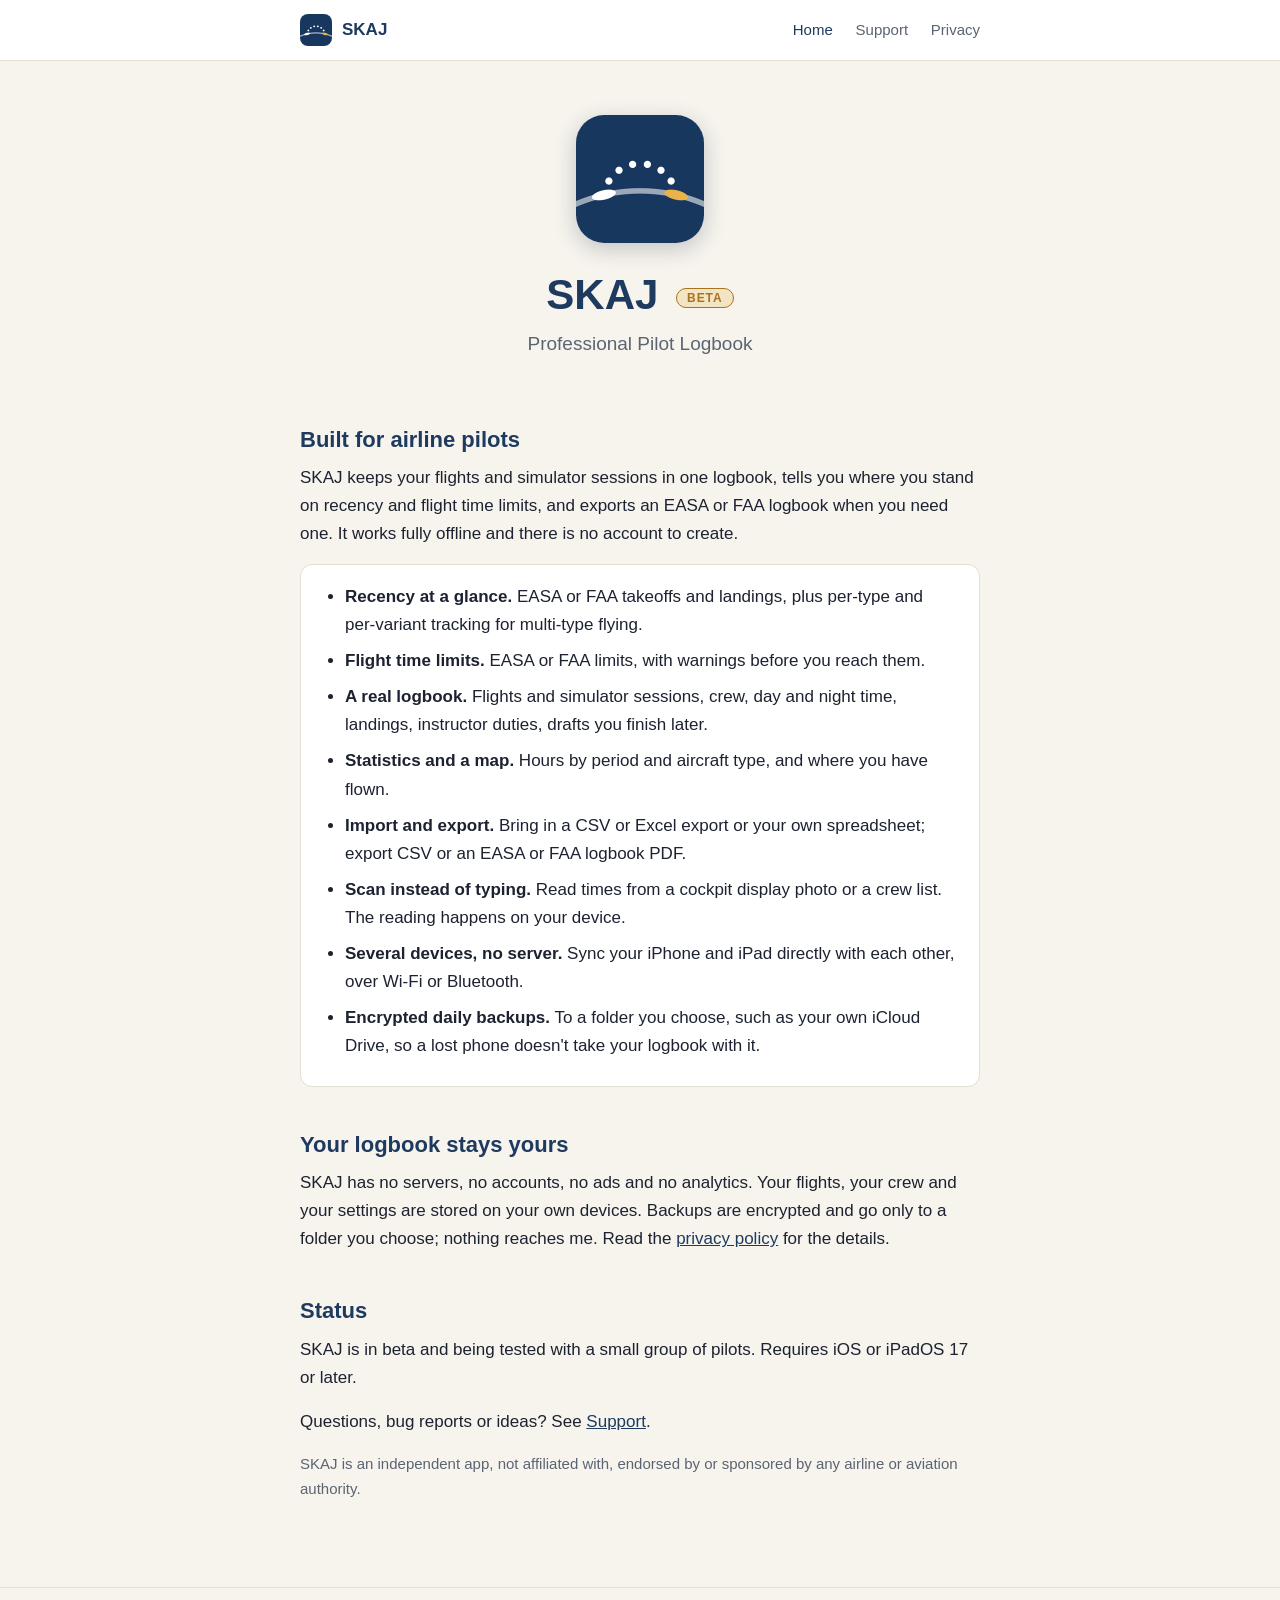
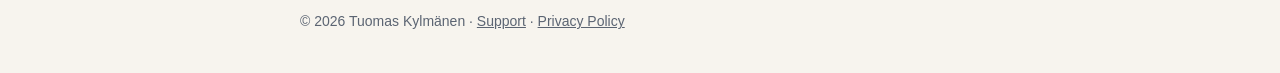
==== index.html @ a5fcd9c0 "Home, privacy, support: encrypted daily backups and the recovery key (publish with the app release) " ====
<!doctype html>
<html lang="en">
<head>
<meta charset="utf-8">
<meta name="viewport" content="width=device-width, initial-scale=1">
<title>SKAJ — Professional Pilot Logbook</title>
<meta name="description" content="SKAJ is a private pilot logbook for iPhone and iPad: EASA and FAA recency, flight time limits, statistics and PDF logbooks. Your data stays on your devices.">
<link rel="icon" type="image/png" href="favicon.png">
<link rel="stylesheet" href="style.css">
</head>
<body>
<header class="site">
  <div class="wrap">
    <a class="brand" href="index.html"><img src="favicon.png" alt="">SKAJ</a>
    <nav>
      <a href="index.html" aria-current="page">Home</a>
      <a href="support.html">Support</a>
      <a href="privacy.html">Privacy</a>
    </nav>
  </div>
</header>

<main>
<div class="wrap">
  <section class="hero">
    <img src="icon.png" alt="SKAJ app icon">
    <h1>SKAJ <span class="badge">Beta</span></h1>
    <p class="lede">Professional Pilot Logbook</p>
  </section>

  <h2>Built for airline pilots</h2>
  <p>SKAJ keeps your flights and simulator sessions in one logbook, tells you where you stand on recency and flight time limits, and exports an EASA or FAA logbook when you need one. It works fully offline and there is no account to create.</p>

  <div class="card">
    <ul>
      <li><strong>Recency at a glance.</strong> EASA or FAA takeoffs and landings, plus per-type and per-variant tracking for multi-type flying.</li>
      <li><strong>Flight time limits.</strong> EASA or FAA limits, with warnings before you reach them.</li>
      <li><strong>A real logbook.</strong> Flights and simulator sessions, crew, day and night time, landings, instructor duties, drafts you finish later.</li>
      <li><strong>Statistics and a map.</strong> Hours by period and aircraft type, and where you have flown.</li>
      <li><strong>Import and export.</strong> Bring in a CSV or Excel export or your own spreadsheet; export CSV or an EASA or FAA logbook PDF.</li>
      <li><strong>Scan instead of typing.</strong> Read times from a cockpit display photo or a crew list. The reading happens on your device.</li>
      <li><strong>Several devices, no server.</strong> Sync your iPhone and iPad directly with each other, over Wi-Fi or Bluetooth.</li>
      <li><strong>Encrypted daily backups.</strong> To a folder you choose, such as your own iCloud Drive, so a lost phone doesn't take your logbook with it.</li>
    </ul>
  </div>

  <h2>Your logbook stays yours</h2>
  <p>SKAJ has no servers, no accounts, no ads and no analytics. Your flights, your crew and your settings are stored on your own devices. Backups are encrypted and go only to a folder you choose; nothing reaches me. Read the <a href="privacy.html">privacy policy</a> for the details.</p>

  <h2>Status</h2>
  <p>SKAJ is in beta and being tested with a small group of pilots. Requires iOS or iPadOS 17 or later.</p>
  <p>Questions, bug reports or ideas? See <a href="support.html">Support</a>.</p>

  <p class="meta">SKAJ is an independent app, not affiliated with, endorsed by or sponsored by any airline or aviation authority.</p>
</div>
</main>

<footer class="site">
  <div class="wrap">
    &copy; 2026 Tuomas Kylm&auml;nen &middot; <a href="support.html">Support</a> &middot; <a href="privacy.html">Privacy Policy</a>
  </div>
</footer>
</body>
</html>
---- style.css ----
:root {
  --bg: #f7f4ee;
  --surface: #ffffff;
  --ink: #1c2230;
  --ink-soft: #5b6472;
  --line: #e4dfd3;
  --navy: #1e3a5f;
  --amber: #a8721f;
  --amber-bg: #f3e4c4;
  color-scheme: light dark;
}

@media (prefers-color-scheme: dark) {
  :root {
    --bg: #12161f;
    --surface: #1a2029;
    --ink: #e7e6e1;
    --ink-soft: #a7adbb;
    --line: #2c3444;
    --navy: #7ea3d6;
    --amber: #e0b45c;
    --amber-bg: #33301f;
  }
}

* { box-sizing: border-box; }

body {
  margin: 0;
  background: var(--bg);
  color: var(--ink);
  font: 17px/1.65 -apple-system, BlinkMacSystemFont, "Segoe UI", Roboto, Helvetica, Arial, sans-serif;
  -webkit-text-size-adjust: 100%;
}

.wrap { max-width: 720px; margin: 0 auto; padding: 0 20px; }

header.site {
  border-bottom: 1px solid var(--line);
  background: var(--surface);
}
header.site .wrap {
  display: flex;
  align-items: center;
  gap: 14px;
  padding-top: 14px;
  padding-bottom: 14px;
  flex-wrap: wrap;
}
header.site a.brand {
  display: flex;
  align-items: center;
  gap: 10px;
  color: var(--navy);
  font-weight: 700;
  text-decoration: none;
  margin-right: auto;
}
header.site a.brand img { width: 32px; height: 32px; border-radius: 8px; display: block; }
header.site nav a {
  color: var(--ink-soft);
  text-decoration: none;
  margin-left: 18px;
  font-size: 15px;
}
header.site nav a:hover, header.site nav a[aria-current="page"] { color: var(--navy); }

main { padding: 44px 0 70px; }

h1 { font-size: 34px; line-height: 1.2; color: var(--navy); margin: 0 0 8px; text-wrap: balance; }
h2 { font-size: 22px; color: var(--navy); margin: 40px 0 6px; text-wrap: balance; }
h3 { font-size: 17px; margin: 24px 0 2px; }
p, ul { margin: 0 0 16px; }
p, li, dd { overflow-wrap: anywhere; }  /* long addresses must not spill out of cards on phones */
ul { padding-left: 22px; }
li { margin-bottom: 8px; }
a { color: var(--navy); }
.lede { font-size: 19px; color: var(--ink-soft); }
.meta { color: var(--ink-soft); font-size: 15px; }

.hero { text-align: center; padding: 10px 0 6px; }
.hero img { width: 128px; height: 128px; border-radius: 28px; box-shadow: 0 6px 22px rgba(20, 30, 50, .22); margin-bottom: 18px; }
.hero h1 { font-size: 42px; }

.badge {
  display: inline-block;
  font-size: 12px;
  font-weight: 800;
  letter-spacing: .08em;
  text-transform: uppercase;
  color: var(--amber);
  background: var(--amber-bg);
  border: 1px solid var(--amber);
  border-radius: 999px;
  padding: 2px 10px;
  vertical-align: middle;
  margin-left: 6px;
}

.card {
  background: var(--surface);
  border: 1px solid var(--line);
  border-radius: 12px;
  padding: 18px 22px;
  margin: 0 0 16px;
}
.card p:last-child, .card ul:last-child { margin-bottom: 0; }

.faq dt { font-weight: 700; margin-top: 22px; }
.faq dd { margin: 4px 0 0; color: var(--ink-soft); }

footer.site {
  border-top: 1px solid var(--line);
  padding: 22px 0 40px;
  color: var(--ink-soft);
  font-size: 14px;
}
footer.site a { color: var(--ink-soft); }
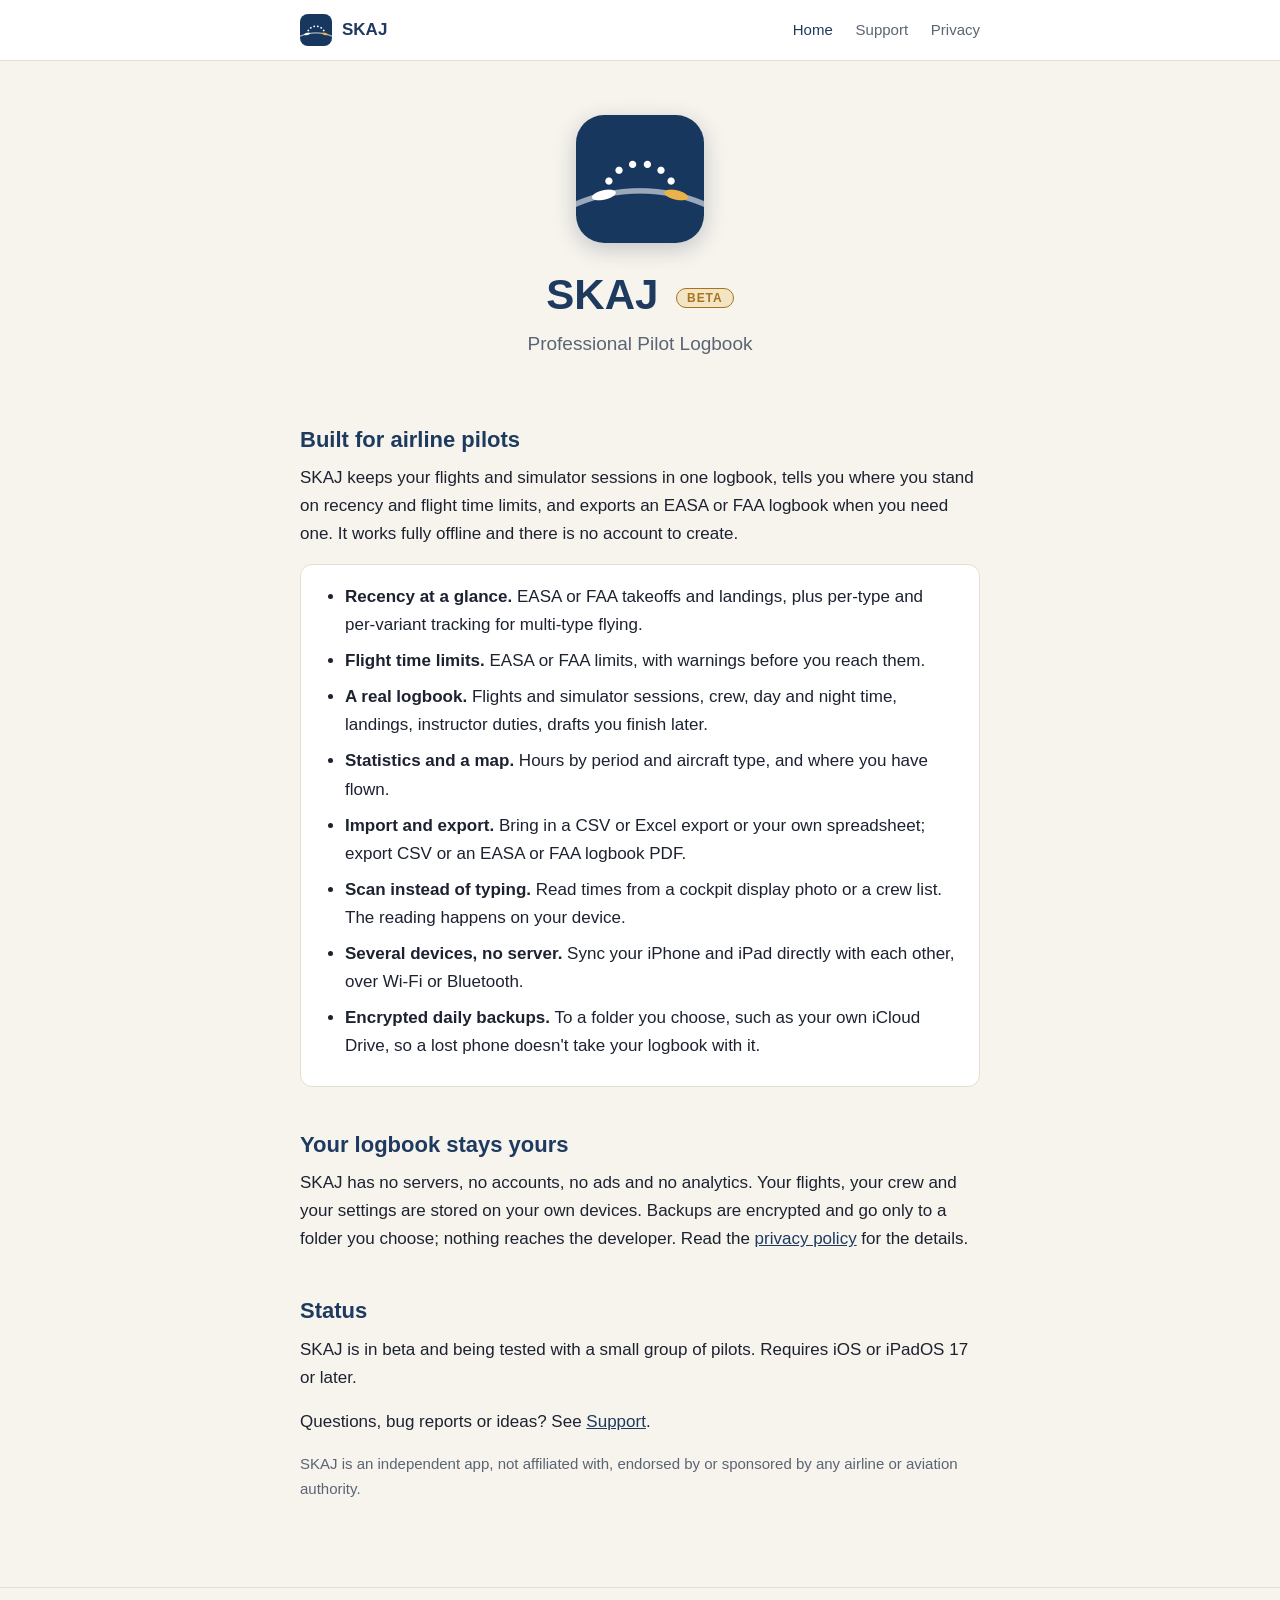
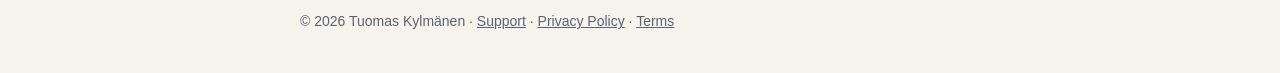
==== commit 800a5d95: "Terms page (L4); no first-person wording on any page terms.html: the pilot keeps the record (FCL.050" ====
--- a/index.html
+++ b/index.html
@@ -45,7 +45,7 @@
   </div>
 
   <h2>Your logbook stays yours</h2>
-  <p>SKAJ has no servers, no accounts, no ads and no analytics. Your flights, your crew and your settings are stored on your own devices. Backups are encrypted and go only to a folder you choose; nothing reaches me. Read the <a href="privacy.html">privacy policy</a> for the details.</p>
+  <p>SKAJ has no servers, no accounts, no ads and no analytics. Your flights, your crew and your settings are stored on your own devices. Backups are encrypted and go only to a folder you choose; nothing reaches the developer. Read the <a href="privacy.html">privacy policy</a> for the details.</p>
 
   <h2>Status</h2>
   <p>SKAJ is in beta and being tested with a small group of pilots. Requires iOS or iPadOS 17 or later.</p>
@@ -57,7 +57,7 @@
 
 <footer class="site">
   <div class="wrap">
-    &copy; 2026 Tuomas Kylm&auml;nen &middot; <a href="support.html">Support</a> &middot; <a href="privacy.html">Privacy Policy</a>
+    &copy; 2026 Tuomas Kylm&auml;nen &middot; <a href="support.html">Support</a> &middot; <a href="privacy.html">Privacy Policy</a> &middot; <a href="terms.html">Terms</a>
   </div>
 </footer>
 </body>
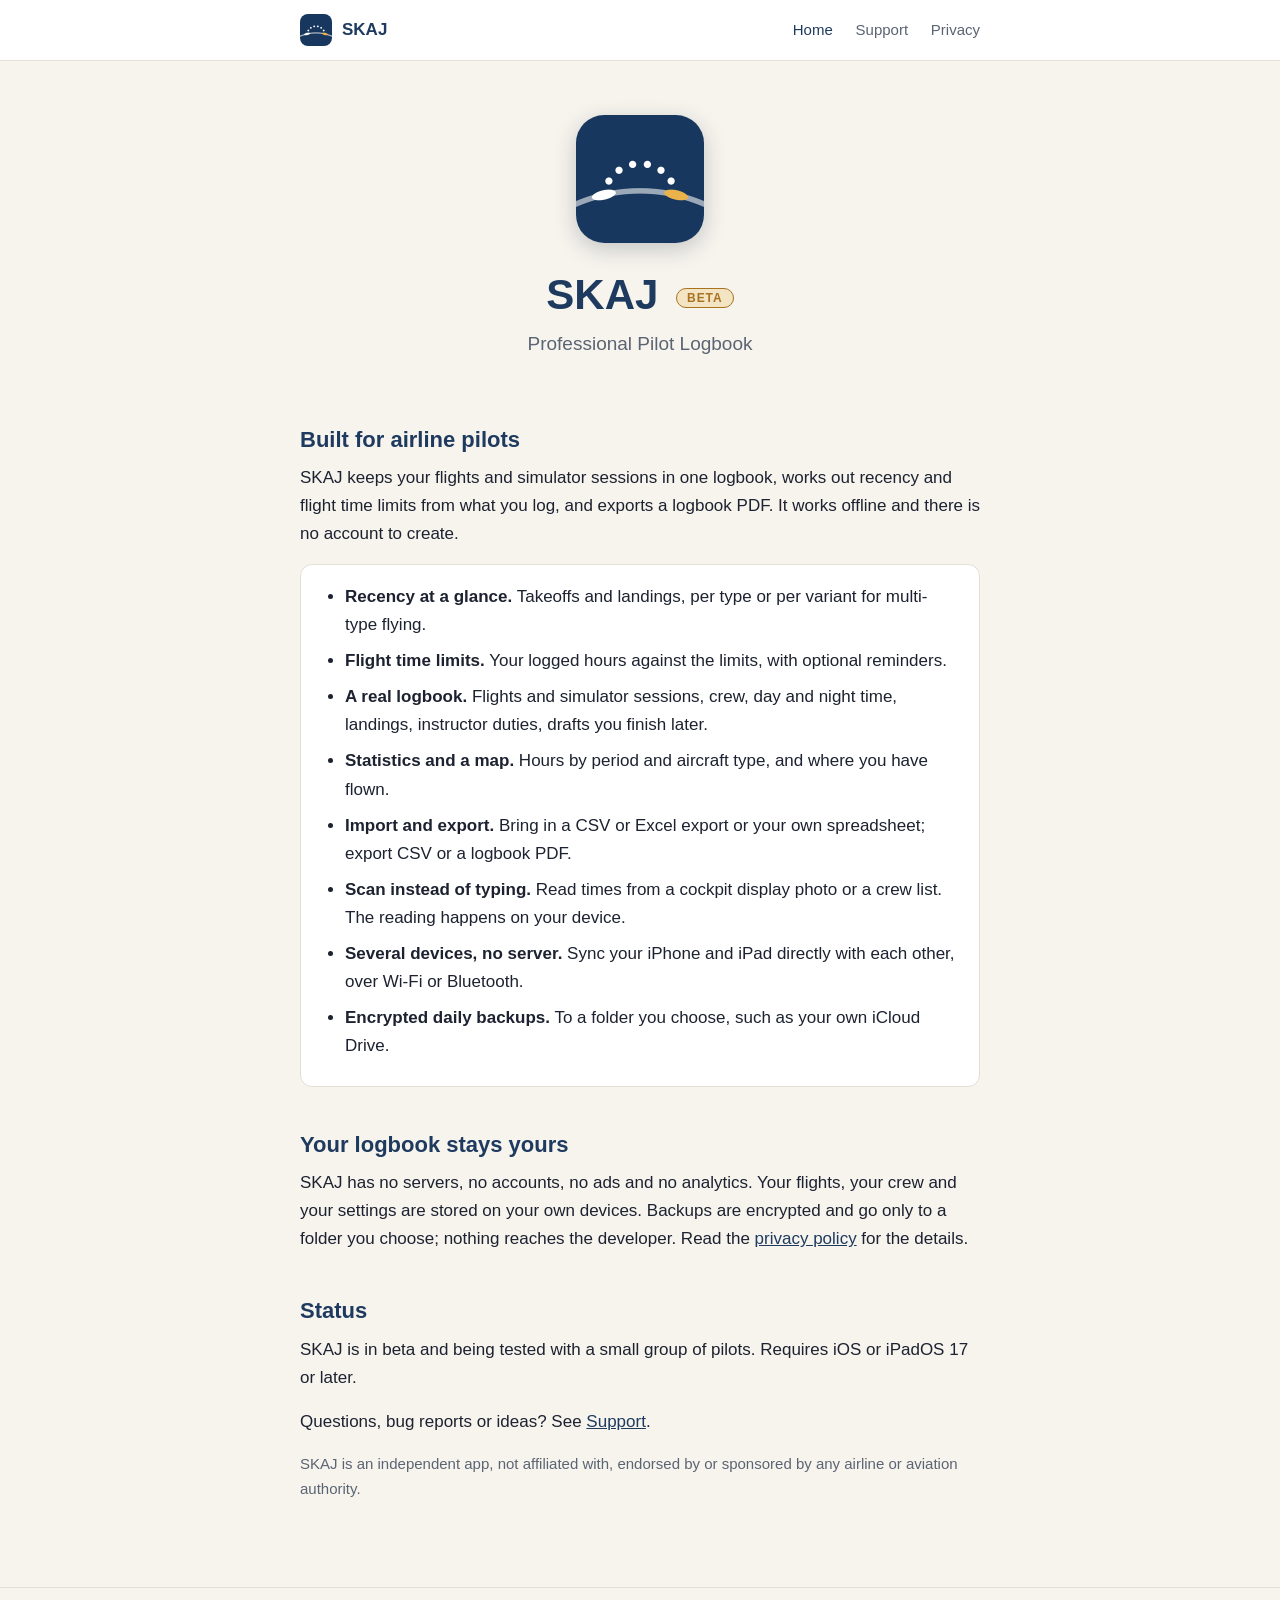
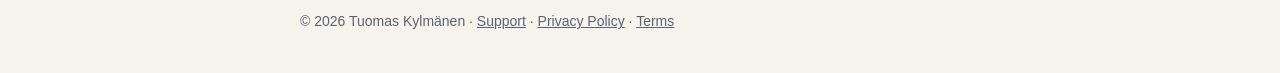
==== commit 2e0b6a4b: "Wording: say what a feature does, no promises (L4, X6) No warnings, reply times or lost-phone claims" ====
--- a/index.html
+++ b/index.html
@@ -4,7 +4,7 @@
 <meta charset="utf-8">
 <meta name="viewport" content="width=device-width, initial-scale=1">
 <title>SKAJ — Professional Pilot Logbook</title>
-<meta name="description" content="SKAJ is a private pilot logbook for iPhone and iPad: EASA and FAA recency, flight time limits, statistics and PDF logbooks. Your data stays on your devices.">
+<meta name="description" content="SKAJ is a private pilot logbook for iPhone and iPad: recency, flight time limits, statistics and PDF logbooks, kept on your own devices.">
 <link rel="icon" type="image/png" href="favicon.png">
 <link rel="stylesheet" href="style.css">
 </head>
@@ -29,18 +29,18 @@
   </section>
 
   <h2>Built for airline pilots</h2>
-  <p>SKAJ keeps your flights and simulator sessions in one logbook, tells you where you stand on recency and flight time limits, and exports an EASA or FAA logbook when you need one. It works fully offline and there is no account to create.</p>
+  <p>SKAJ keeps your flights and simulator sessions in one logbook, works out recency and flight time limits from what you log, and exports a logbook PDF. It works offline and there is no account to create.</p>
 
   <div class="card">
     <ul>
-      <li><strong>Recency at a glance.</strong> EASA or FAA takeoffs and landings, plus per-type and per-variant tracking for multi-type flying.</li>
-      <li><strong>Flight time limits.</strong> EASA or FAA limits, with warnings before you reach them.</li>
+      <li><strong>Recency at a glance.</strong> Takeoffs and landings, per type or per variant for multi-type flying.</li>
+      <li><strong>Flight time limits.</strong> Your logged hours against the limits, with optional reminders.</li>
       <li><strong>A real logbook.</strong> Flights and simulator sessions, crew, day and night time, landings, instructor duties, drafts you finish later.</li>
       <li><strong>Statistics and a map.</strong> Hours by period and aircraft type, and where you have flown.</li>
-      <li><strong>Import and export.</strong> Bring in a CSV or Excel export or your own spreadsheet; export CSV or an EASA or FAA logbook PDF.</li>
+      <li><strong>Import and export.</strong> Bring in a CSV or Excel export or your own spreadsheet; export CSV or a logbook PDF.</li>
       <li><strong>Scan instead of typing.</strong> Read times from a cockpit display photo or a crew list. The reading happens on your device.</li>
       <li><strong>Several devices, no server.</strong> Sync your iPhone and iPad directly with each other, over Wi-Fi or Bluetooth.</li>
-      <li><strong>Encrypted daily backups.</strong> To a folder you choose, such as your own iCloud Drive, so a lost phone doesn't take your logbook with it.</li>
+      <li><strong>Encrypted daily backups.</strong> To a folder you choose, such as your own iCloud Drive.</li>
     </ul>
   </div>
 
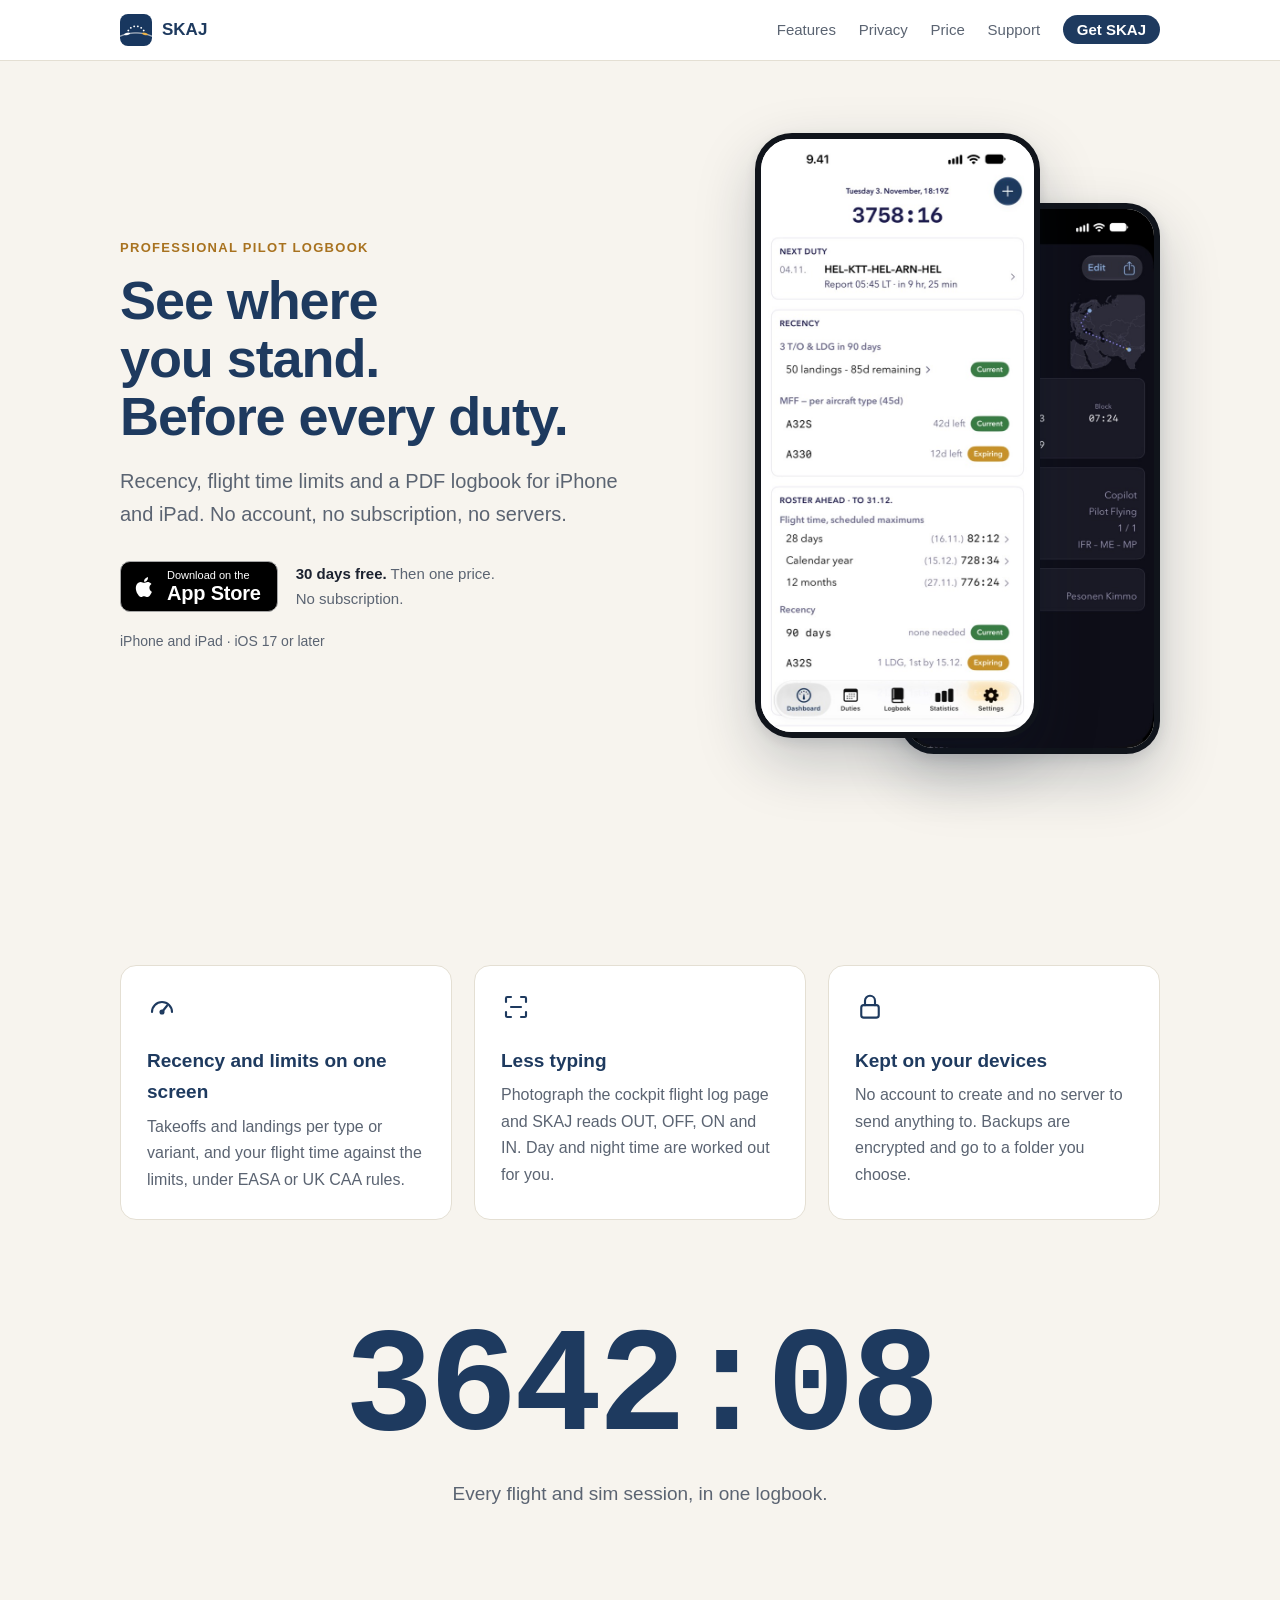
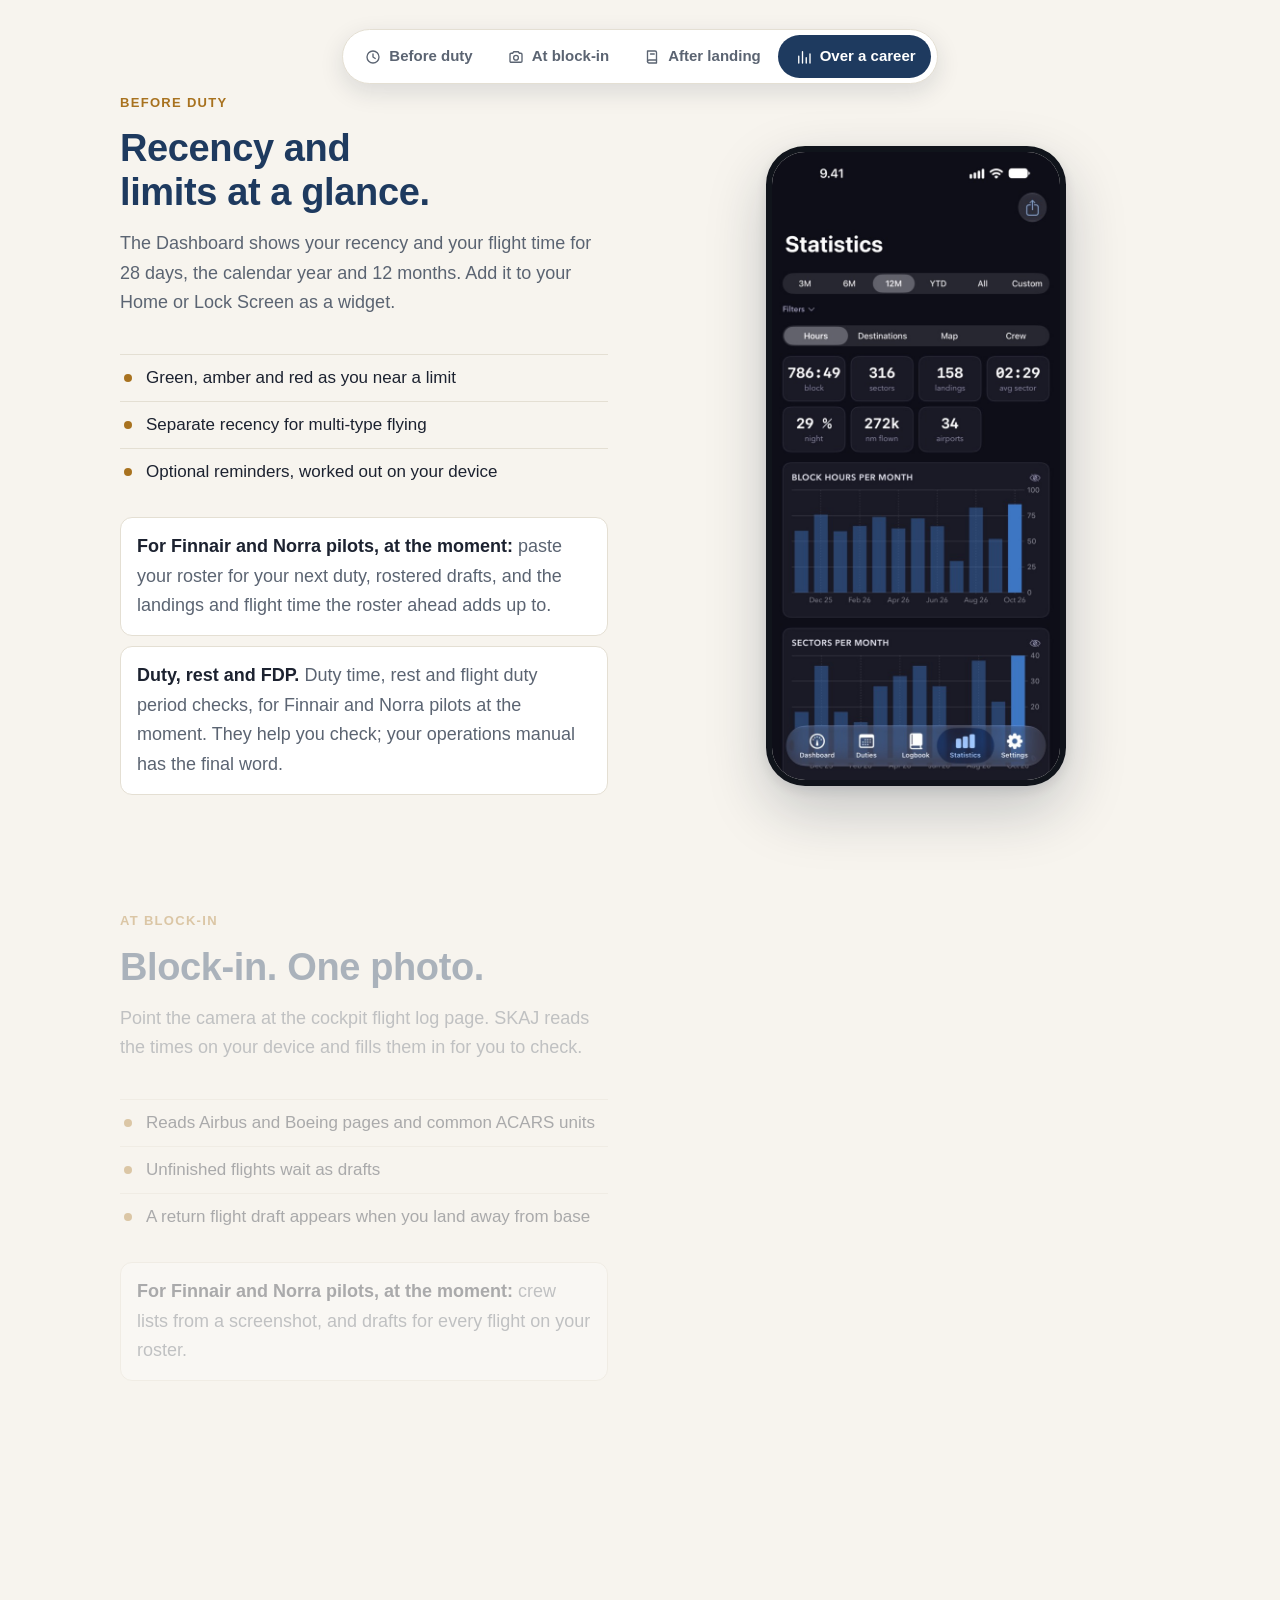
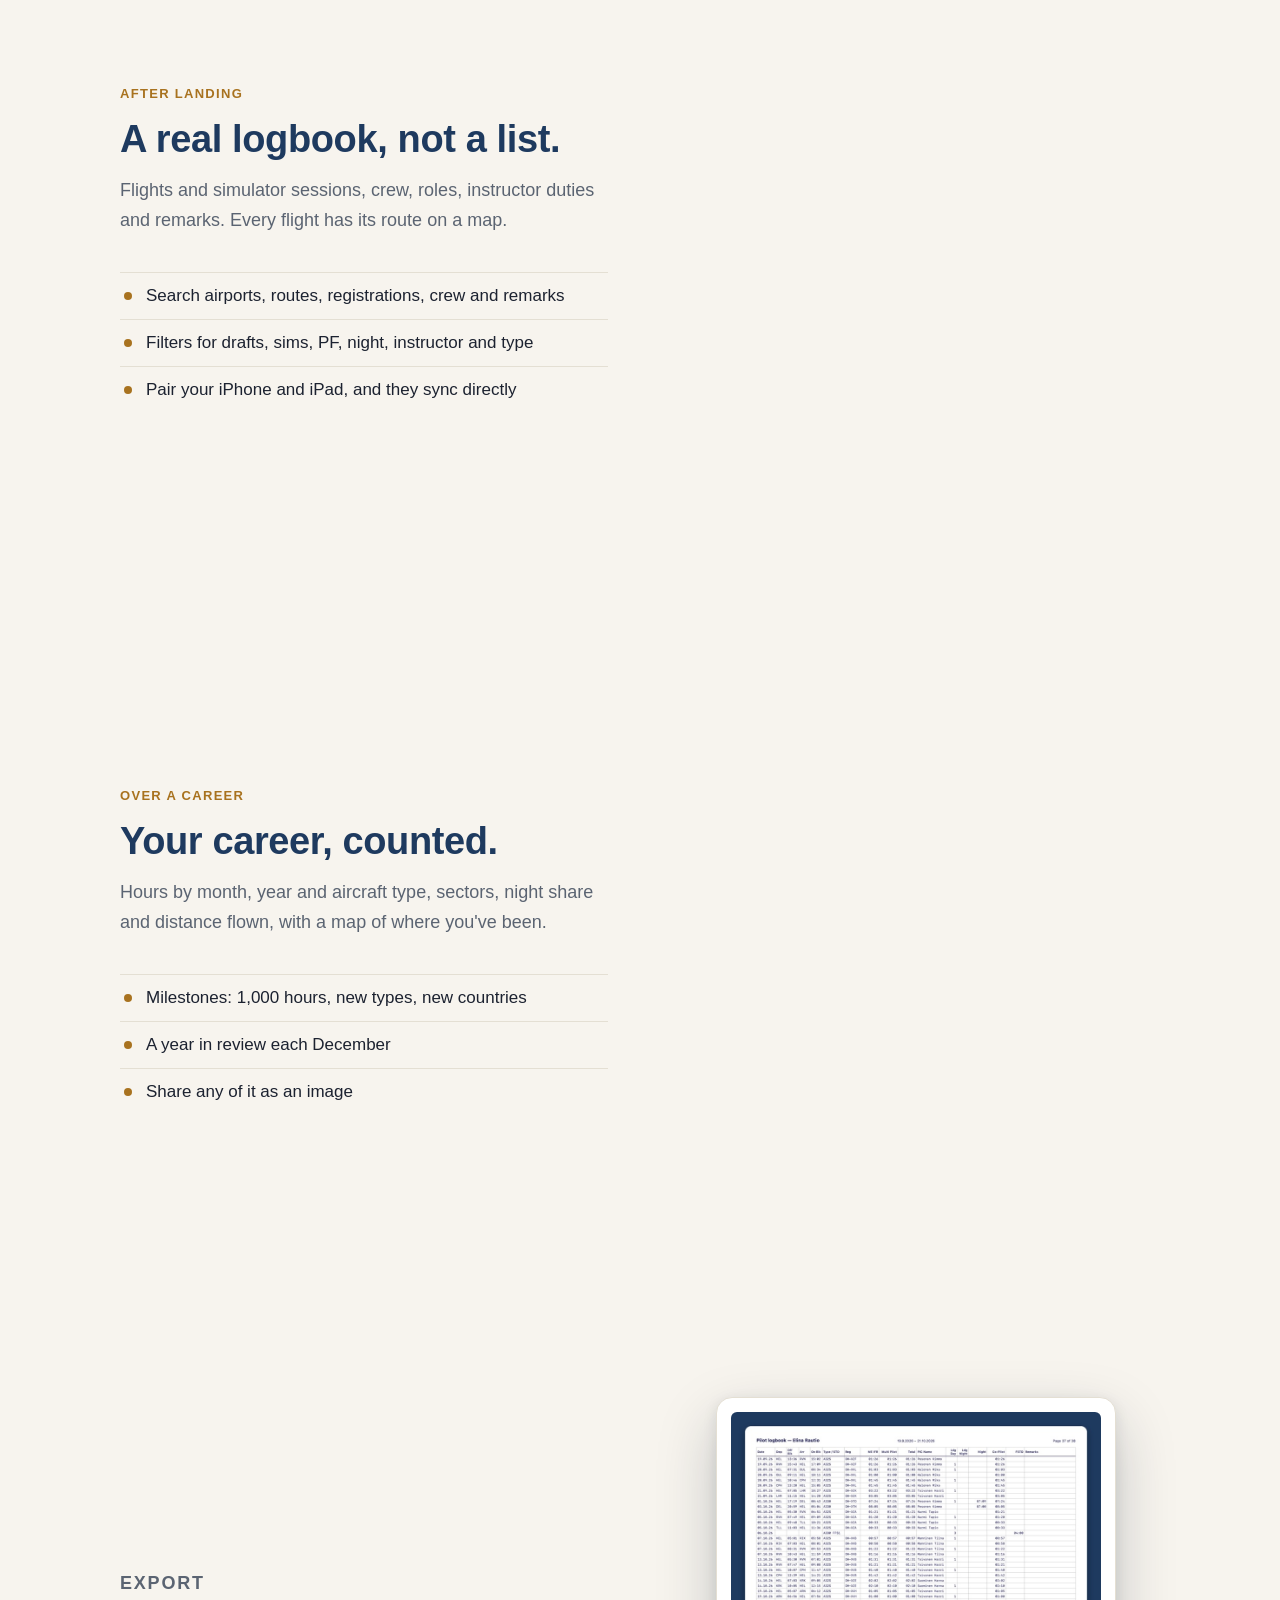
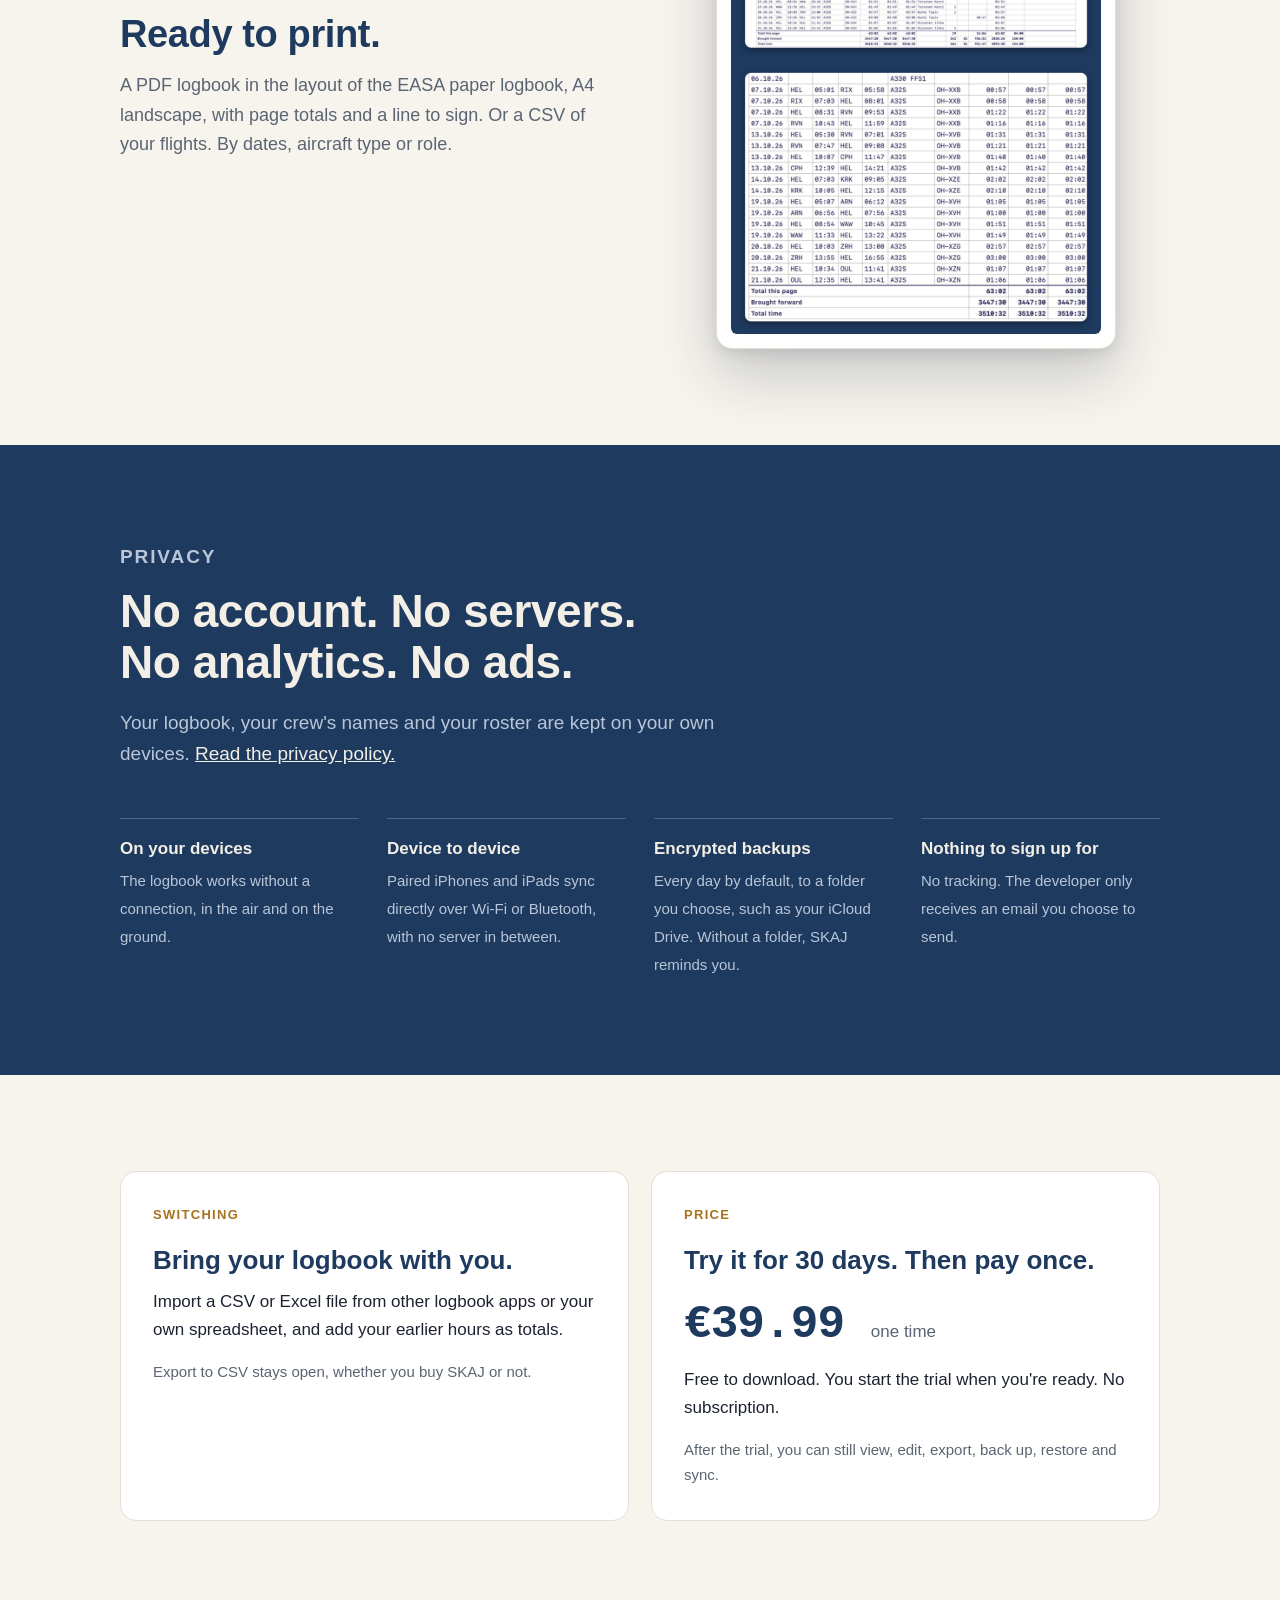
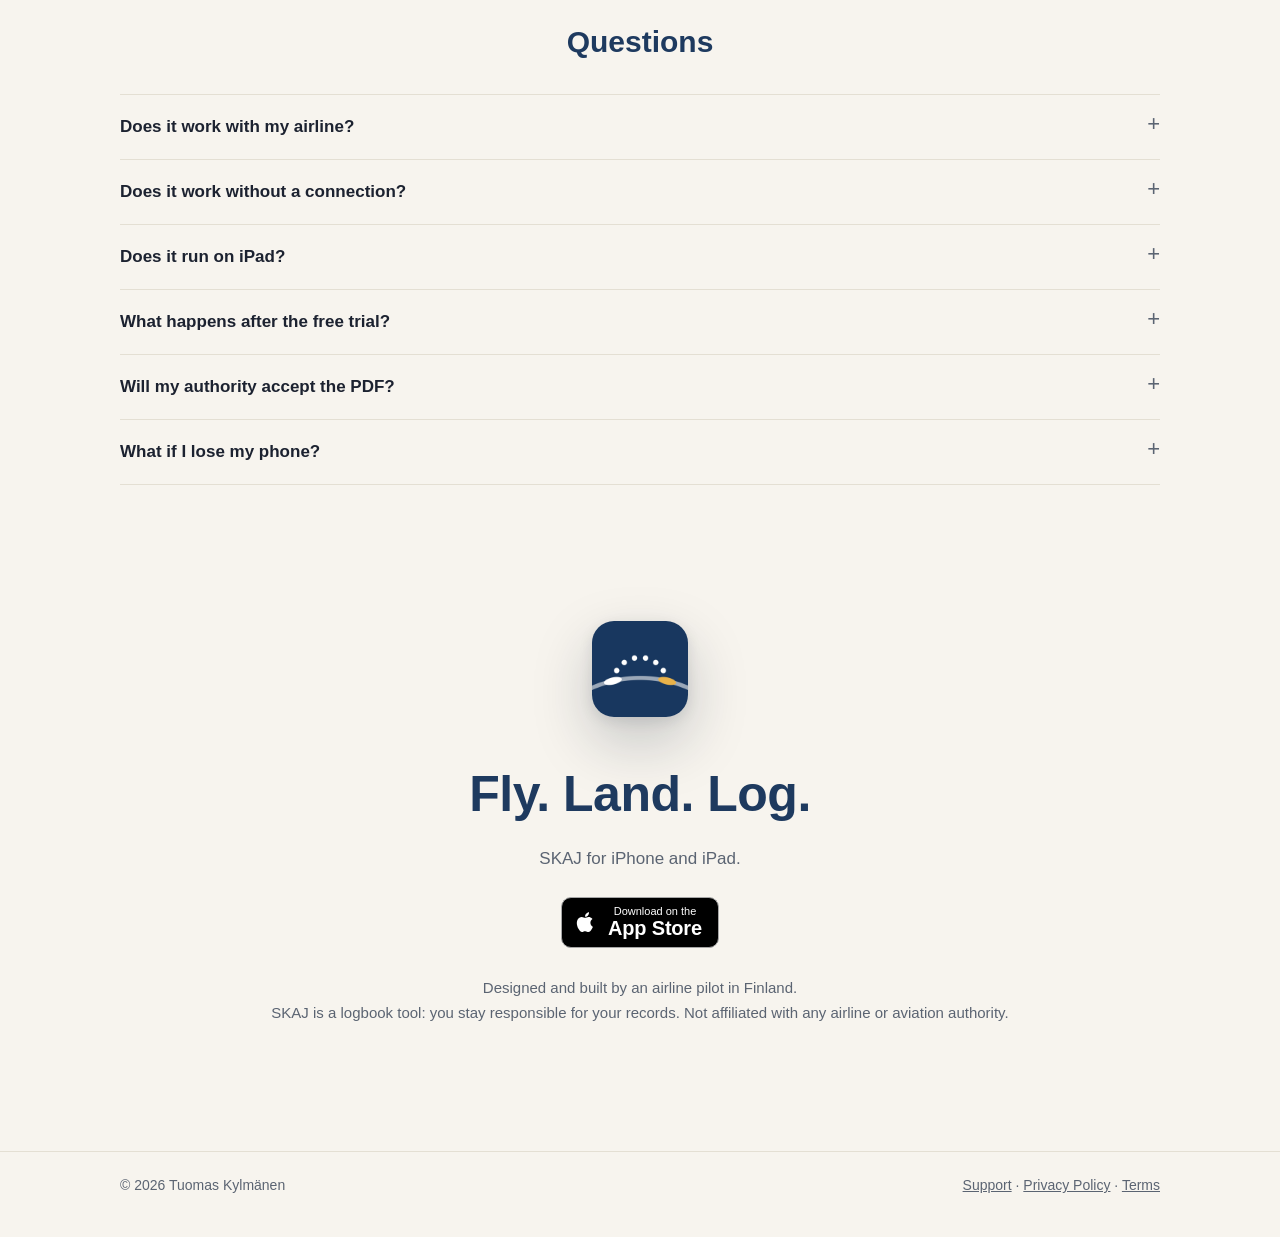
==== commit 5092b5fb: "New home page: hero, tabs through a pilot's day, privacy band, price, FAQ (L8) Wording from the revi" ====
--- a/index.html
+++ b/index.html
@@ -3,62 +3,248 @@
 <head>
 <meta charset="utf-8">
 <meta name="viewport" content="width=device-width, initial-scale=1">
-<title>SKAJ — Professional Pilot Logbook</title>
-<meta name="description" content="SKAJ is a private pilot logbook for iPhone and iPad: recency, flight time limits, statistics and PDF logbooks, kept on your own devices.">
+<title>SKAJ: Pilot Logbook for iPhone and iPad</title>
+<meta name="description" content="Pilot logbook for iPhone and iPad, with recency, flight time limits, statistics and a PDF logbook. No account, no subscription, no servers.">
+<link rel="canonical" href="https://skaj.app/">
 <link rel="icon" type="image/png" href="favicon.png">
+<link rel="apple-touch-icon" href="icon.png">
+<meta name="theme-color" content="#f7f4ee" media="(prefers-color-scheme: light)">
+<meta name="theme-color" content="#12161f" media="(prefers-color-scheme: dark)">
+<meta property="og:type" content="website">
+<meta property="og:site_name" content="SKAJ">
+<meta property="og:url" content="https://skaj.app/">
+<meta property="og:title" content="SKAJ: Pilot Logbook for iPhone and iPad">
+<meta property="og:description" content="See where you stand. Before every duty.">
+<meta property="og:image" content="https://skaj.app/img/share.jpg">
+<meta property="og:image:width" content="1200">
+<meta property="og:image:height" content="630">
+<meta name="twitter:card" content="summary_large_image">
+<!-- Launch day: <meta name="apple-itunes-app" content="app-id=APP_ID"> -->
+<script type="application/ld+json">
+{
+  "@context": "https://schema.org",
+  "@type": "SoftwareApplication",
+  "name": "SKAJ",
+  "operatingSystem": "iOS 17 or later, iPadOS 17 or later",
+  "applicationCategory": "ReferenceApplication",
+  "description": "Pilot logbook for iPhone and iPad, with recency, flight time limits, statistics and a PDF logbook.",
+  "url": "https://skaj.app/",
+  "offers": { "@type": "Offer", "price": "39.99", "priceCurrency": "EUR" }
+}
+</script>
 <link rel="stylesheet" href="style.css">
+<link rel="stylesheet" href="home.css">
 </head>
-<body>
+<body class="home">
+<script>document.documentElement.classList.add("js")</script>
+
 <header class="site">
   <div class="wrap">
     <a class="brand" href="index.html"><img src="favicon.png" alt="">SKAJ</a>
     <nav>
-      <a href="index.html" aria-current="page">Home</a>
+      <a href="#features">Features</a>
+      <a href="#privacy">Privacy</a>
+      <a href="#price">Price</a>
       <a href="support.html">Support</a>
-      <a href="privacy.html">Privacy</a>
+      <a class="get" href="#get">Get SKAJ</a>
     </nav>
   </div>
 </header>
 
 <main>
 <div class="wrap">
-  <section class="hero">
-    <img src="icon.png" alt="SKAJ app icon">
-    <h1>SKAJ <span class="badge">Beta</span></h1>
-    <p class="lede">Professional Pilot Logbook</p>
+  <section class="hero2">
+    <div>
+      <p class="eyebrow">Professional Pilot Logbook</p>
+      <h1><span>See where you stand.</span> <span>Before every duty.</span></h1>
+      <p class="lede">Recency, flight time limits and a PDF logbook for iPhone and iPad. No account, no subscription, no servers.</p>
+      <div class="cta-row" id="get">
+        <!-- Launch day: the App Store link and Apple's badge artwork. -->
+        <a class="store" href="#"><svg viewBox="0 0 24 24" aria-hidden="true"><path d="M16.4 12.6c0-2.4 2-3.6 2.1-3.7-1.2-1.7-3-1.9-3.6-2-1.5-.2-3 .9-3.8.9-.8 0-2-.9-3.3-.9-1.7 0-3.3 1-4.1 2.5-1.8 3.1-.5 7.6 1.3 10.1.8 1.2 1.8 2.6 3.1 2.5 1.3-.1 1.7-.8 3.2-.8s1.9.8 3.2.8c1.3 0 2.2-1.2 3-2.4 1-1.4 1.3-2.7 1.4-2.8-.1 0-2.5-1-2.5-4.2zM14 5.4c.7-.8 1.1-2 1-3.1-1 0-2.2.7-2.9 1.5-.6.7-1.2 1.9-1 3 1.1.1 2.2-.6 2.9-1.4z"/></svg><span><small>Download on the</small><b>App Store</b></span></a>
+        <p class="cta-note"><strong>30 days free.</strong> Then one price.<br>No subscription.</p>
+      </div>
+      <p class="small">iPhone and iPad &middot; iOS 17 or later</p>
+    </div>
+    <div class="phones">
+      <picture><source srcset="img/dashboard-dark.jpg" media="(prefers-color-scheme: dark)"><img class="phone front" src="img/dashboard.jpg" width="598" height="1300" alt="SKAJ Dashboard: total hours, next duty, recency per aircraft type and the roster ahead"></picture>
+      <img class="phone back" src="img/flight-dark.jpg" width="598" height="1300" alt="A flight card in dark mode with the route on a globe">
+    </div>
   </section>
-
-  <h2>Built for airline pilots</h2>
-  <p>SKAJ keeps your flights and simulator sessions in one logbook, works out recency and flight time limits from what you log, and exports a logbook PDF. It works offline and there is no account to create.</p>
-
+</div>
+
+<section class="block" id="features">
+  <div class="wrap pillars">
+    <div class="pillar">
+      <svg viewBox="0 0 24 24" aria-hidden="true"><path d="M4 16a8 8 0 1 1 16 0"/><path d="M12 16l4-5"/><circle cx="12" cy="16" r="1.2"/></svg>
+      <h3>Recency and limits on one screen</h3>
+      <p>Takeoffs and landings per type or variant, and your flight time against the limits, under EASA or UK CAA rules.</p>
+    </div>
+    <div class="pillar">
+      <svg viewBox="0 0 24 24" aria-hidden="true"><path d="M4 8V5a1 1 0 0 1 1-1h3M16 4h3a1 1 0 0 1 1 1v3M20 16v3a1 1 0 0 1-1 1h-3M8 20H5a1 1 0 0 1-1-1v-3"/><path d="M8 12h8"/></svg>
+      <h3>Less typing</h3>
+      <p>Photograph the cockpit flight log page and SKAJ reads OUT, OFF, ON and IN. Day and night time are worked out for you.</p>
+    </div>
+    <div class="pillar">
+      <svg viewBox="0 0 24 24" aria-hidden="true"><rect x="5" y="10.5" width="14" height="10" rx="2"/><path d="M8 10.5V7a4 4 0 0 1 8 0v3.5"/></svg>
+      <h3>Kept on your devices</h3>
+      <p>No account to create and no server to send anything to. Backups are encrypted and go to a folder you choose.</p>
+    </div>
+  </div>
+</section>
+
+<section class="block">
+  <div class="wrap figure">
+    <div class="num">3642:08</div>
+    <p>Every flight and sim session, in one logbook.</p>
+  </div>
+</section>
+
+<section class="day" id="day" aria-label="A pilot's day with SKAJ">
+  <div class="wrap">
+    <div class="day-tabs-wrap">
+      <div class="day-tabs" role="tablist" aria-label="Stages of a duty">
+        <span class="day-pill" aria-hidden="true"></span>
+        <a class="day-tab" role="tab" href="#step-before" data-step="0" aria-selected="true"><svg viewBox="0 0 24 24" aria-hidden="true"><circle cx="12" cy="12" r="8"/><path d="M12 8v4l3 2"/></svg>Before duty</a>
+        <a class="day-tab" role="tab" href="#step-blockin" data-step="1" aria-selected="false"><svg viewBox="0 0 24 24" aria-hidden="true"><path d="M4 8.5A1.5 1.5 0 0 1 5.5 7h2l1.5-2h6l1.5 2h2A1.5 1.5 0 0 1 20 8.5v9a1.5 1.5 0 0 1-1.5 1.5h-13A1.5 1.5 0 0 1 4 17.5z"/><circle cx="12" cy="13" r="3.2"/></svg>At block-in</a>
+        <a class="day-tab" role="tab" href="#step-after" data-step="2" aria-selected="false"><svg viewBox="0 0 24 24" aria-hidden="true"><path d="M6 4h10a2 2 0 0 1 2 2v14H8a2 2 0 0 1-2-2z"/><path d="M6 18a2 2 0 0 1 2-2h10"/><path d="M10 8h5"/></svg>After landing</a>
+        <a class="day-tab" role="tab" href="#step-career" data-step="3" aria-selected="false"><svg viewBox="0 0 24 24" aria-hidden="true"><path d="M5 20V11M10 20V5M15 20v-7M20 20V8"/></svg>Over a career</a>
+      </div>
+    </div>
+
+    <div class="day-grid">
+      <div class="day-steps">
+        <article class="step" id="step-before" data-step="0">
+          <p class="eyebrow">Before duty</p>
+          <h2>Recency and limits at a glance.</h2>
+          <p>The Dashboard shows your recency and your flight time for 28 days, the calendar year and 12 months. Add it to your Home or Lock Screen as a widget.</p>
+          <ul>
+            <li>Green, amber and red as you near a limit</li>
+            <li>Separate recency for multi-type flying</li>
+            <li>Optional reminders, worked out on your device</li>
+          </ul>
+          <p class="extra"><strong>For Finnair and Norra pilots, at the moment:</strong> paste your roster for your next duty, rostered drafts, and the landings and flight time the roster ahead adds up to.</p>
+          <p class="extra"><strong>Duty, rest and FDP.</strong> Duty time, rest and flight duty period checks, for Finnair and Norra pilots at the moment. They help you check; your operations manual has the final word.</p>
+          <img class="phone step-shot" src="img/limits.jpg" width="598" height="1300" loading="lazy" alt="Dashboard, scrolled: the roster ahead and flight time limits with the maximum for each period">
+        </article>
+        <article class="step" id="step-blockin" data-step="1">
+          <p class="eyebrow">At block-in</p>
+          <h2>Block-in. One photo.</h2>
+          <p>Point the camera at the cockpit flight log page. SKAJ reads the times on your device and fills them in for you to check.</p>
+          <ul>
+            <li>Reads Airbus and Boeing pages and common ACARS units</li>
+            <li>Unfinished flights wait as drafts</li>
+            <li>A return flight draft appears when you land away from base</li>
+          </ul>
+          <p class="extra"><strong>For Finnair and Norra pilots, at the moment:</strong> crew lists from a screenshot, and drafts for every flight on your roster.</p>
+          <img class="phone step-shot" src="img/add-flight.jpg" width="598" height="1300" loading="lazy" alt="Add flight screen with a button to scan FMS times">
+        </article>
+        <article class="step" id="step-after" data-step="2">
+          <p class="eyebrow">After landing</p>
+          <h2>A real logbook, not a list.</h2>
+          <p>Flights and simulator sessions, crew, roles, instructor duties and remarks. Every flight has its route on a map.</p>
+          <ul>
+            <li>Search airports, routes, registrations, crew and remarks</li>
+            <li>Filters for drafts, sims, PF, night, instructor and type</li>
+            <li>Pair your iPhone and iPad, and they sync directly</li>
+          </ul>
+          <img class="phone step-shot" src="img/logbook.jpg" width="598" height="1300" loading="lazy" alt="Logbook: flights grouped by year and month with block times">
+        </article>
+        <article class="step" id="step-career" data-step="3">
+          <p class="eyebrow">Over a career</p>
+          <h2>Your career, counted.</h2>
+          <p>Hours by month, year and aircraft type, sectors, night share and distance flown, with a map of where you've been.</p>
+          <ul>
+            <li>Milestones: 1,000 hours, new types, new countries</li>
+            <li>A year in review each December</li>
+            <li>Share any of it as an image</li>
+          </ul>
+          <img class="phone step-shot" src="img/stats-dark.jpg" width="598" height="1300" loading="lazy" alt="Statistics in dark mode: block hours, sectors, night share and a bar chart per year">
+        </article>
+      </div>
+
+      <div class="day-phone" aria-hidden="true">
+        <img class="phone" src="img/limits.jpg" width="598" height="1300" loading="lazy" alt="" data-step="0">
+        <img class="phone" src="img/add-flight.jpg" width="598" height="1300" loading="lazy" alt="" data-step="1">
+        <img class="phone" src="img/logbook.jpg" width="598" height="1300" loading="lazy" alt="" data-step="2">
+        <img class="phone" src="img/stats-dark.jpg" width="598" height="1300" loading="lazy" alt="" data-step="3">
+      </div>
+    </div>
+  </div>
+</section>
+
+<div class="wrap">
+  <div class="row">
+    <div class="text">
+      <p class="eyebrow">Export</p>
+      <h2>Ready to print.</h2>
+      <p>A PDF logbook in the layout of the EASA paper logbook, A4 landscape, with page totals and a line to sign. Or a CSV of your flights. By dates, aircraft type or role.</p>
+    </div>
+    <div class="paper"><img src="img/pdf.jpg" width="851" height="1200" loading="lazy" alt="A page of the PDF logbook with dates, routes, aircraft and times"></div>
+  </div>
+</div>
+
+<section class="band" id="privacy">
+  <div class="wrap">
+    <p class="eyebrow">Privacy</p>
+    <h2>No account. No servers. No analytics. No ads.</h2>
+    <p>Your logbook, your crew's names and your roster are kept on your own devices. <a href="privacy.html">Read the privacy policy.</a></p>
+    <div class="facts">
+      <div><b>On your devices</b><span>The logbook works without a connection, in the air and on the ground.</span></div>
+      <div><b>Device to device</b><span>Paired iPhones and iPads sync directly over Wi-Fi or Bluetooth, with no server in between.</span></div>
+      <div><b>Encrypted backups</b><span>Every day by default, to a folder you choose, such as your iCloud Drive. Without a folder, SKAJ reminds you.</span></div>
+      <div><b>Nothing to sign up for</b><span>No tracking. The developer only receives an email you choose to send.</span></div>
+    </div>
+  </div>
+</section>
+
+<div class="wrap split" id="price">
   <div class="card">
-    <ul>
-      <li><strong>Recency at a glance.</strong> Takeoffs and landings, per type or per variant for multi-type flying.</li>
-      <li><strong>Flight time limits.</strong> Your logged hours against the limits, with optional reminders.</li>
-      <li><strong>A real logbook.</strong> Flights and simulator sessions, crew, day and night time, landings, instructor duties, drafts you finish later.</li>
-      <li><strong>Statistics and a map.</strong> Hours by period and aircraft type, and where you have flown.</li>
-      <li><strong>Import and export.</strong> Bring in a CSV or Excel export or your own spreadsheet; export CSV or a logbook PDF.</li>
-      <li><strong>Scan instead of typing.</strong> Read times from a cockpit display photo or a crew list. The reading happens on your device.</li>
-      <li><strong>Several devices, no server.</strong> Sync your iPhone and iPad directly with each other, over Wi-Fi or Bluetooth.</li>
-      <li><strong>Encrypted daily backups.</strong> To a folder you choose, such as your own iCloud Drive.</li>
-    </ul>
-  </div>
-
-  <h2>Your logbook stays yours</h2>
-  <p>SKAJ has no servers, no accounts, no ads and no analytics. Your flights, your crew and your settings are stored on your own devices. Backups are encrypted and go only to a folder you choose; nothing reaches the developer. Read the <a href="privacy.html">privacy policy</a> for the details.</p>
-
-  <h2>Status</h2>
-  <p>SKAJ is in beta and being tested with a small group of pilots. Requires iOS or iPadOS 17 or later.</p>
-  <p>Questions, bug reports or ideas? See <a href="support.html">Support</a>.</p>
-
-  <p class="meta">SKAJ is an independent app, not affiliated with, endorsed by or sponsored by any airline or aviation authority.</p>
+    <p class="eyebrow">Switching</p>
+    <h2>Bring your logbook with you.</h2>
+    <p>Import a CSV or Excel file from other logbook apps or your own spreadsheet, and add your earlier hours as totals.</p>
+    <p class="meta">Export to CSV stays open, whether you buy SKAJ or not.</p>
+  </div>
+  <div class="card">
+    <p class="eyebrow">Price</p>
+    <h2>Try it for 30 days. Then pay once.</h2>
+    <div class="price">€39.99 <small>one time</small></div>
+    <p>Free to download. You start the trial when you're ready. No subscription.</p>
+    <p class="meta">After the trial, you can still view, edit, export, back up, restore and sync.</p>
+  </div>
 </div>
+
+<section class="block">
+  <div class="wrap faq2">
+    <h2>Questions</h2>
+    <details><summary>Does it work with my airline?</summary><p>Yes. The logbook, recency, flight time limits, statistics, the PDF and the cockpit scan work for any airline: you choose yours and type in your aircraft. Roster import, crew list scans and duty, rest and FDP checks are available for Finnair and Norra pilots at the moment.</p></details>
+    <details><summary>Does it work without a connection?</summary><p>Yes, for the logbook, scans and sync between your devices. The purchase and the start of the trial go through the App Store.</p></details>
+    <details><summary>Does it run on iPad?</summary><p>Yes, with its own iPad layout. It works alone on an iPad, or paired with your iPhone.</p></details>
+    <details><summary>What happens after the free trial?</summary><p>You can still view, edit, export, back up, restore and sync. Adding flights, imports and scans need the one-time purchase.</p></details>
+    <details><summary>Will my authority accept the PDF?</summary><p>The PDF follows the layout of the EASA paper logbook. Whether a digital logbook is accepted is up to your authority and operator. You stay responsible for your records.</p></details>
+    <details><summary>What if I lose my phone?</summary><p>If you have a backup or a paired device, you can bring your logbook back on the new phone. Keep your recovery key safe: backups are encrypted with it.</p></details>
+  </div>
+</section>
+
+<section class="closing">
+  <div class="wrap">
+    <img src="icon.png" width="96" height="96" loading="lazy" alt="SKAJ app icon">
+    <h2>Fly. Land. Log.</h2>
+    <p>SKAJ for iPhone and iPad.</p>
+    <div class="cta-row">
+      <!-- Launch day: the App Store link and Apple's badge artwork. -->
+      <a class="store" href="#"><svg viewBox="0 0 24 24" aria-hidden="true"><path d="M16.4 12.6c0-2.4 2-3.6 2.1-3.7-1.2-1.7-3-1.9-3.6-2-1.5-.2-3 .9-3.8.9-.8 0-2-.9-3.3-.9-1.7 0-3.3 1-4.1 2.5-1.8 3.1-.5 7.6 1.3 10.1.8 1.2 1.8 2.6 3.1 2.5 1.3-.1 1.7-.8 3.2-.8s1.9.8 3.2.8c1.3 0 2.2-1.2 3-2.4 1-1.4 1.3-2.7 1.4-2.8-.1 0-2.5-1-2.5-4.2zM14 5.4c.7-.8 1.1-2 1-3.1-1 0-2.2.7-2.9 1.5-.6.7-1.2 1.9-1 3 1.1.1 2.2-.6 2.9-1.4z"/></svg><span><small>Download on the</small><b>App Store</b></span></a>
+    </div>
+    <p class="meta" style="margin-top:28px">Designed and built by an airline pilot in Finland.<br>SKAJ is a logbook tool: you stay responsible for your records. Not affiliated with any airline or aviation authority.</p>
+  </div>
+</section>
 </main>
 
 <footer class="site">
   <div class="wrap">
-    &copy; 2026 Tuomas Kylm&auml;nen &middot; <a href="support.html">Support</a> &middot; <a href="privacy.html">Privacy Policy</a> &middot; <a href="terms.html">Terms</a>
+    <span>&copy; 2026 Tuomas Kylm&auml;nen</span>
+    <span><a href="support.html">Support</a> &middot; <a href="privacy.html">Privacy Policy</a> &middot; <a href="terms.html">Terms</a></span>
   </div>
 </footer>
+<script src="day.js"></script>
 </body>
 </html>
--- a/home.css
+++ b/home.css
@@ -0,0 +1,341 @@
+/* Home page. Builds on style.css tokens; only home-specific rules here. */
+
+:root {
+  --mono: ui-monospace, "SF Mono", SFMono-Regular, Menlo, monospace;
+  --band: #1e3a5f;
+  --band-ink: #f3efe6;
+  --band-soft: #b9c6d8;
+  --shadow: 0 24px 60px rgba(20, 30, 50, .22), 0 4px 14px rgba(20, 30, 50, .10);
+}
+@media (prefers-color-scheme: dark) {
+  :root {
+    --band: #182a45;
+    --band-ink: #e7e6e1;
+    --band-soft: #9fb0c8;
+    --shadow: 0 24px 60px rgba(0, 0, 0, .55), 0 4px 14px rgba(0, 0, 0, .35);
+  }
+}
+
+body.home .wrap { max-width: 1080px; }
+body.home main { padding: 0; }
+
+header.site nav a.get {
+  background: var(--navy);
+  color: var(--surface);
+  padding: 6px 14px;
+  border-radius: 999px;
+  font-weight: 600;
+}
+header.site nav a.get:hover { color: var(--surface); opacity: .9; }
+
+section.block { padding: 96px 0; }
+section.block + section.block { padding-top: 0; }
+
+.eyebrow {
+  font-size: 13px;
+  font-weight: 700;
+  letter-spacing: .1em;
+  text-transform: uppercase;
+  color: var(--amber);
+  margin: 0 0 14px;
+}
+
+/* Hero */
+.hero2 {
+  display: grid;
+  grid-template-columns: 1.05fr .95fr;
+  gap: 48px;
+  align-items: center;
+  padding: 72px 0 96px;
+}
+.hero2 h1 {
+  font-size: clamp(36px, 4.4vw, 54px);
+  line-height: 1.07;
+  letter-spacing: -.02em;
+  margin: 0 0 20px;
+}
+.hero2 h1 span { display: inline-block; }
+.hero2 .lede { font-size: 20px; max-width: 30em; margin-bottom: 30px; }
+.cta-row { display: flex; align-items: center; gap: 18px; flex-wrap: wrap; }
+.cta-note { color: var(--ink-soft); font-size: 15px; margin: 0; }
+.cta-note strong { color: var(--ink); }
+.small { color: var(--ink-soft); font-size: 14px; margin-top: 18px; }
+
+/* Stand-in until launch day: replaced by Apple's own badge artwork. */
+.store {
+  display: inline-flex;
+  align-items: center;
+  gap: 10px;
+  background: #000;
+  color: #fff;
+  border: 1px solid #a6a6a6;
+  border-radius: 10px;
+  padding: 7px 16px 7px 12px;
+  text-decoration: none;
+  line-height: 1.1;
+}
+.store svg { width: 24px; height: 24px; fill: #fff; }
+.store small { display: block; font-size: 11px; }
+.store b { font-size: 20px; font-weight: 600; letter-spacing: -.01em; }
+
+/* Phones: plain screenshots in a CSS frame */
+.phone {
+  display: block;
+  width: 100%;
+  border-radius: 13% / 6%;
+  border: 6px solid #10141b;
+  background: #10141b;
+  box-shadow: var(--shadow);
+  height: auto;
+}
+.phones { position: relative; height: 640px; }
+.phones .phone { position: absolute; width: 285px; }
+.phones .front { right: 120px; top: 0; z-index: 2; }
+.phones .back { right: 0; top: 70px; width: 260px; }
+
+/* Three pillars */
+.pillars {
+  display: grid;
+  grid-template-columns: repeat(3, 1fr);
+  gap: 22px;
+}
+.pillar {
+  background: var(--surface);
+  border: 1px solid var(--line);
+  border-radius: 16px;
+  padding: 26px;
+}
+.pillar svg {
+  width: 30px; height: 30px;
+  stroke: var(--navy); fill: none; stroke-width: 1.7;
+  stroke-linecap: round; stroke-linejoin: round;
+}
+.pillar h3 { font-size: 19px; margin: 14px 0 6px; color: var(--navy); }
+.pillar p { color: var(--ink-soft); margin: 0; font-size: 16px; }
+
+/* Signature figure */
+.figure { text-align: center; }
+.figure .num {
+  font-family: var(--mono);
+  font-size: clamp(64px, 13vw, 148px);
+  font-weight: 600;
+  letter-spacing: -.03em;
+  line-height: 1;
+  color: var(--navy);
+  font-variant-numeric: tabular-nums;
+}
+.figure p { color: var(--ink-soft); font-size: 19px; margin: 14px 0 0; }
+
+/* Feature rows */
+.row {
+  display: grid;
+  grid-template-columns: 1fr 1fr;
+  gap: 64px;
+  align-items: center;
+  padding: 56px 0;
+}
+.row.flip .text { order: 2; }
+.row h2 { font-size: clamp(28px, 3.4vw, 38px); line-height: 1.15; letter-spacing: -.01em; margin: 0 0 14px; }
+.row .text > p { font-size: 18px; color: var(--ink-soft); }
+.row ul { list-style: none; padding: 0; margin: 20px 0 0; }
+.row li { padding: 9px 0 9px 26px; border-top: 1px solid var(--line); margin: 0; position: relative; }
+.row li::before {
+  content: ""; position: absolute; left: 4px; top: 19px;
+  width: 8px; height: 8px; border-radius: 50%; background: var(--amber);
+}
+.shots { display: flex; justify-content: center; gap: 24px; }
+.shots .phone { width: 270px; }
+.shots.pair .phone { width: 240px; }
+.shots.pair .phone:last-child { margin-top: 56px; }
+.mono { font-family: var(--mono); font-variant-numeric: tabular-nums; }
+
+.paper {
+  max-width: 400px;
+  margin: 0 auto;
+  background: var(--surface);
+  border: 1px solid var(--line);
+  border-radius: 16px;
+  padding: 14px;
+  box-shadow: var(--shadow);
+}
+.paper img { display: block; width: 100%; height: auto; border-radius: 6px; }
+
+/* Privacy band */
+.band {
+  background: var(--band);
+  color: var(--band-ink);
+  padding: 96px 0;
+  margin: 40px 0 96px;
+}
+.band .eyebrow { color: #e0b45c; }
+.band h2 { color: var(--band-ink); font-size: clamp(30px, 4.2vw, 46px); line-height: 1.12; letter-spacing: -.01em; margin: 0 0 18px; max-width: 16em; }
+.band > .wrap > p { color: var(--band-soft); font-size: 19px; max-width: 34em; }
+.band a { color: var(--band-ink); }
+.facts { display: grid; grid-template-columns: repeat(4, 1fr); gap: 28px; margin-top: 48px; }
+.facts div { border-top: 1px solid rgba(255,255,255,.22); padding-top: 16px; }
+.facts b { display: block; font-size: 17px; margin-bottom: 4px; }
+.facts span { color: var(--band-soft); font-size: 15px; }
+
+/* Switching + price */
+.split { display: grid; grid-template-columns: 1fr 1fr; gap: 22px; }
+.split h2 { margin-top: 0; font-size: 26px; }
+.split .card { padding: 32px; margin: 0; border-radius: 16px; }
+.price {
+  font-family: var(--mono);
+  font-size: 46px;
+  font-weight: 600;
+  color: var(--navy);
+  letter-spacing: -.02em;
+  margin: 6px 0 2px;
+}
+.price small { font-family: -apple-system, BlinkMacSystemFont, sans-serif; font-size: 17px; color: var(--ink-soft); font-weight: 400; letter-spacing: 0; }
+
+/* FAQ */
+.faq2 { max-width: 760px; margin: 0 auto; }
+.faq2 h2 { text-align: center; margin: 0 0 28px; font-size: 30px; }
+.faq2 details { border-top: 1px solid var(--line); padding: 4px 0; }
+.faq2 details:last-child { border-bottom: 1px solid var(--line); }
+.faq2 summary { cursor: pointer; font-weight: 600; padding: 14px 0; list-style: none; display: flex; justify-content: space-between; gap: 16px; }
+.faq2 summary::-webkit-details-marker { display: none; }
+.faq2 summary::after { content: "+"; color: var(--ink-soft); font-weight: 400; font-size: 22px; line-height: 1; }
+.faq2 details[open] summary::after { content: "–"; }
+.faq2 details p { color: var(--ink-soft); margin: 0 0 16px; }
+
+/* Closing */
+.closing { text-align: center; padding: 40px 0 110px; }
+.closing img { width: 96px; height: 96px; border-radius: 22px; box-shadow: var(--shadow); }
+.closing h2 { font-size: clamp(32px, 4.6vw, 50px); letter-spacing: -.01em; margin: 26px 0 10px; }
+.closing p { color: var(--ink-soft); }
+.closing .cta-row { justify-content: center; margin-top: 24px; }
+
+footer.site .wrap { display: flex; justify-content: space-between; flex-wrap: wrap; gap: 10px; }
+
+/* Tabs through a pilot's day */
+.day { padding: 24px 0 40px; }
+.day-tabs-wrap {
+  position: sticky; top: 12px; z-index: 5;
+  display: flex; justify-content: center;
+  margin-bottom: 8px;
+}
+.day-tabs {
+  position: relative;
+  display: flex; gap: 2px;
+  padding: 5px;
+  background: var(--surface);
+  border: 1px solid var(--line);
+  border-radius: 999px;
+  box-shadow: 0 8px 24px rgba(20, 30, 50, .12);
+  max-width: 100%;
+  overflow-x: auto;
+  scrollbar-width: none;
+}
+.day-tabs::-webkit-scrollbar { display: none; }
+.day-pill {
+  position: absolute; left: 0; top: 5px; bottom: 5px; width: 0;
+  background: var(--navy);
+  border-radius: 999px;
+  transition: transform .35s cubic-bezier(.3, .7, .2, 1), width .35s cubic-bezier(.3, .7, .2, 1);
+}
+.day-tab {
+  position: relative; z-index: 1;
+  display: inline-flex; align-items: center; gap: 7px;
+  padding: 9px 16px;
+  border-radius: 999px;
+  color: var(--ink-soft);
+  font-size: 15px; font-weight: 600;
+  text-decoration: none; white-space: nowrap;
+  transition: color .25s;
+}
+.day-tab svg { width: 18px; height: 18px; fill: none; stroke: currentColor; stroke-width: 1.8; stroke-linecap: round; stroke-linejoin: round; }
+.day-tab[aria-selected="true"] { color: var(--surface); }
+html:not(.js) .day-pill { display: none; }
+html:not(.js) .day-tab { color: var(--navy); }
+
+.day-grid { display: grid; grid-template-columns: 1fr; }
+.day-phone { display: none; }
+.step { padding: 56px 0; display: grid; gap: 0 64px; scroll-margin-top: 40px; }
+.step h2 { font-size: clamp(28px, 3.4vw, 38px); line-height: 1.15; letter-spacing: -.01em; margin: 0 0 14px; }
+.step > p:not(.eyebrow) { font-size: 18px; color: var(--ink-soft); }
+.step ul { list-style: none; padding: 0; margin: 20px 0 0; }
+.step li { padding: 9px 0 9px 26px; border-top: 1px solid var(--line); margin: 0; position: relative; }
+.step li::before { content: ""; position: absolute; left: 4px; top: 19px; width: 8px; height: 8px; border-radius: 50%; background: var(--amber); }
+.step-shot { width: 270px; margin: 36px auto 0; }
+
+/* Wide screens with the script: one sticky phone, text scrolls past */
+@media (min-width: 901px) {
+  html.js .day-grid { grid-template-columns: 1fr 1fr; gap: 64px; }
+  html.js .step { min-height: 78vh; align-content: center; padding: 0; opacity: .35; transition: opacity .35s; }
+  html.js .step.on { opacity: 1; }
+  html.js .step-shot { display: none; }
+  html.js .day-phone {
+    display: block; position: sticky; top: 90px;
+    height: min(640px, calc(100vh - 120px)); align-self: start;
+    margin-top: 6vh;
+  }
+  html.js .day-phone img {
+    position: absolute; inset: 0; margin: auto;
+    height: 100%; width: auto; max-width: 100%;
+    opacity: 0; transform: translateY(14px) scale(.98);
+    transition: opacity .4s, transform .4s;
+  }
+  html.js .day-phone img.on { opacity: 1; transform: none; }
+}
+@media (prefers-reduced-motion: reduce) {
+  .day-pill, .day-tab, html.js .step, html.js .day-phone img { transition: none; }
+  html.js .day-phone img { transform: none; }
+}
+@media (max-width: 640px) {
+  .day-tabs-wrap { top: 8px; margin: 0 -16px 8px; padding: 0 16px; }
+  .day-tab { padding: 8px 12px; font-size: 14px; }
+  .step { padding: 40px 0; }
+  .step-shot { width: 240px; }
+}
+
+/* Tablet */
+@media (max-width: 900px) {
+  .hero2 { grid-template-columns: 1fr; text-align: center; padding-top: 48px; }
+  .hero2 .lede { margin-left: auto; margin-right: auto; }
+  .cta-row { justify-content: center; }
+  .phones { height: 560px; max-width: 460px; margin: 0 auto; width: 100%; }
+  .phones .phone { width: 250px; }
+  .phones .front { right: auto; left: 0; }
+  .phones .back { width: 230px; }
+  .row, .row.flip { grid-template-columns: 1fr; gap: 36px; }
+  .row.flip .text { order: 0; }
+  .facts { grid-template-columns: 1fr 1fr; }
+}
+
+/* Phone */
+@media (max-width: 640px) {
+  section.block { padding: 64px 0; }
+  header.site nav a:not(.get) { display: none; }
+  .hero2 .lede { font-size: 18px; }
+  .phones { height: 470px; max-width: 330px; }
+  .phones .phone { width: 210px; }
+  .phones .back { width: 190px; top: 56px; }
+  .pillars, .split, .facts { grid-template-columns: 1fr; }
+  .shots .phone { width: 240px; }
+  .shots.pair { gap: 14px; }
+  .shots.pair .phone { width: calc(50% - 7px); }
+  .shots.pair .phone:last-child { margin-top: 36px; }
+  .band { padding: 64px 0; margin-bottom: 64px; }
+  .row { padding: 36px 0; }
+  .split .card { padding: 24px; }
+}
+
+/* What only some pilots get */
+.extra {
+  margin: 22px 0 0;
+  padding: 14px 16px;
+  background: var(--surface);
+  border: 1px solid var(--line);
+  border-radius: 12px;
+  font-size: 15.5px;
+  color: var(--ink-soft);
+}
+.extra strong { color: var(--ink); }
+.extra + .extra { margin-top: 10px; }
+
+a:focus-visible, summary:focus-visible { outline: 2px solid var(--amber); outline-offset: 3px; border-radius: 4px; }
+.band a:focus-visible { outline-color: #e0b45c; }
+.not-found { text-align: center; padding: 60px 0; }
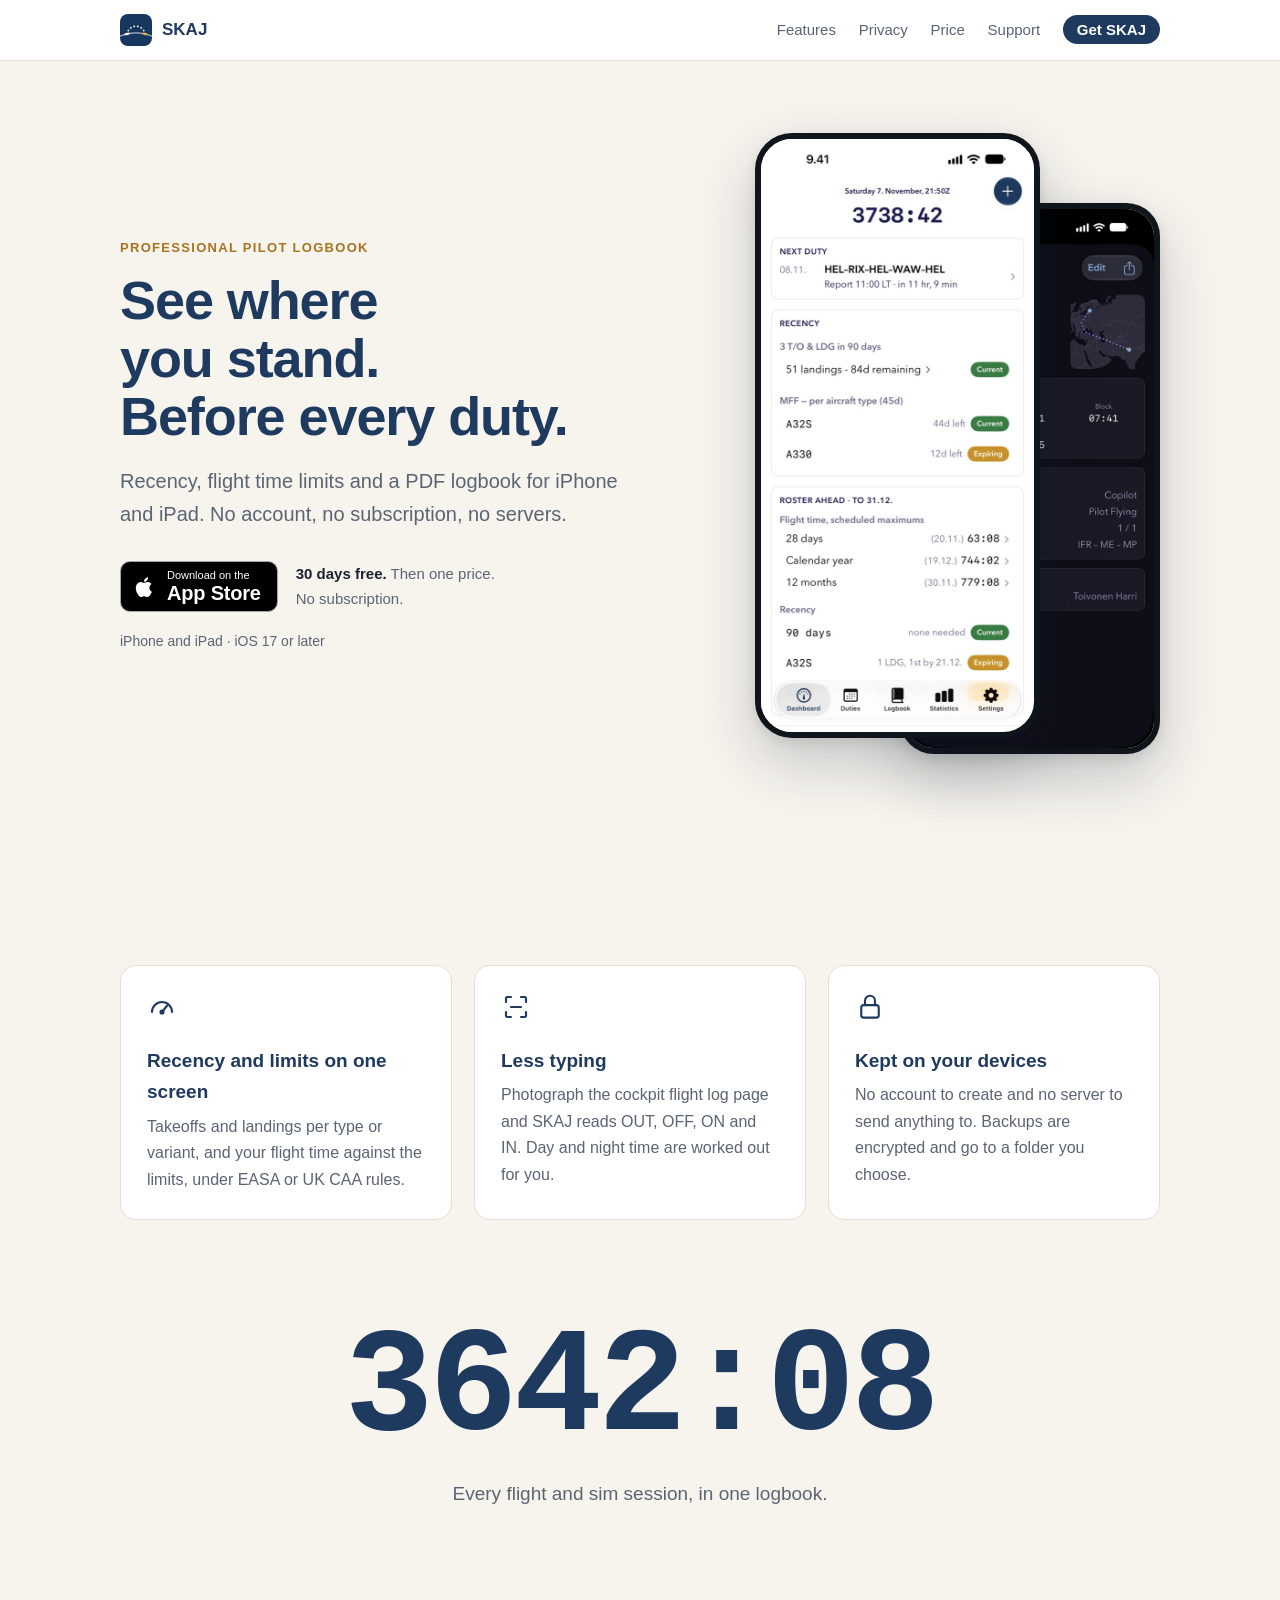
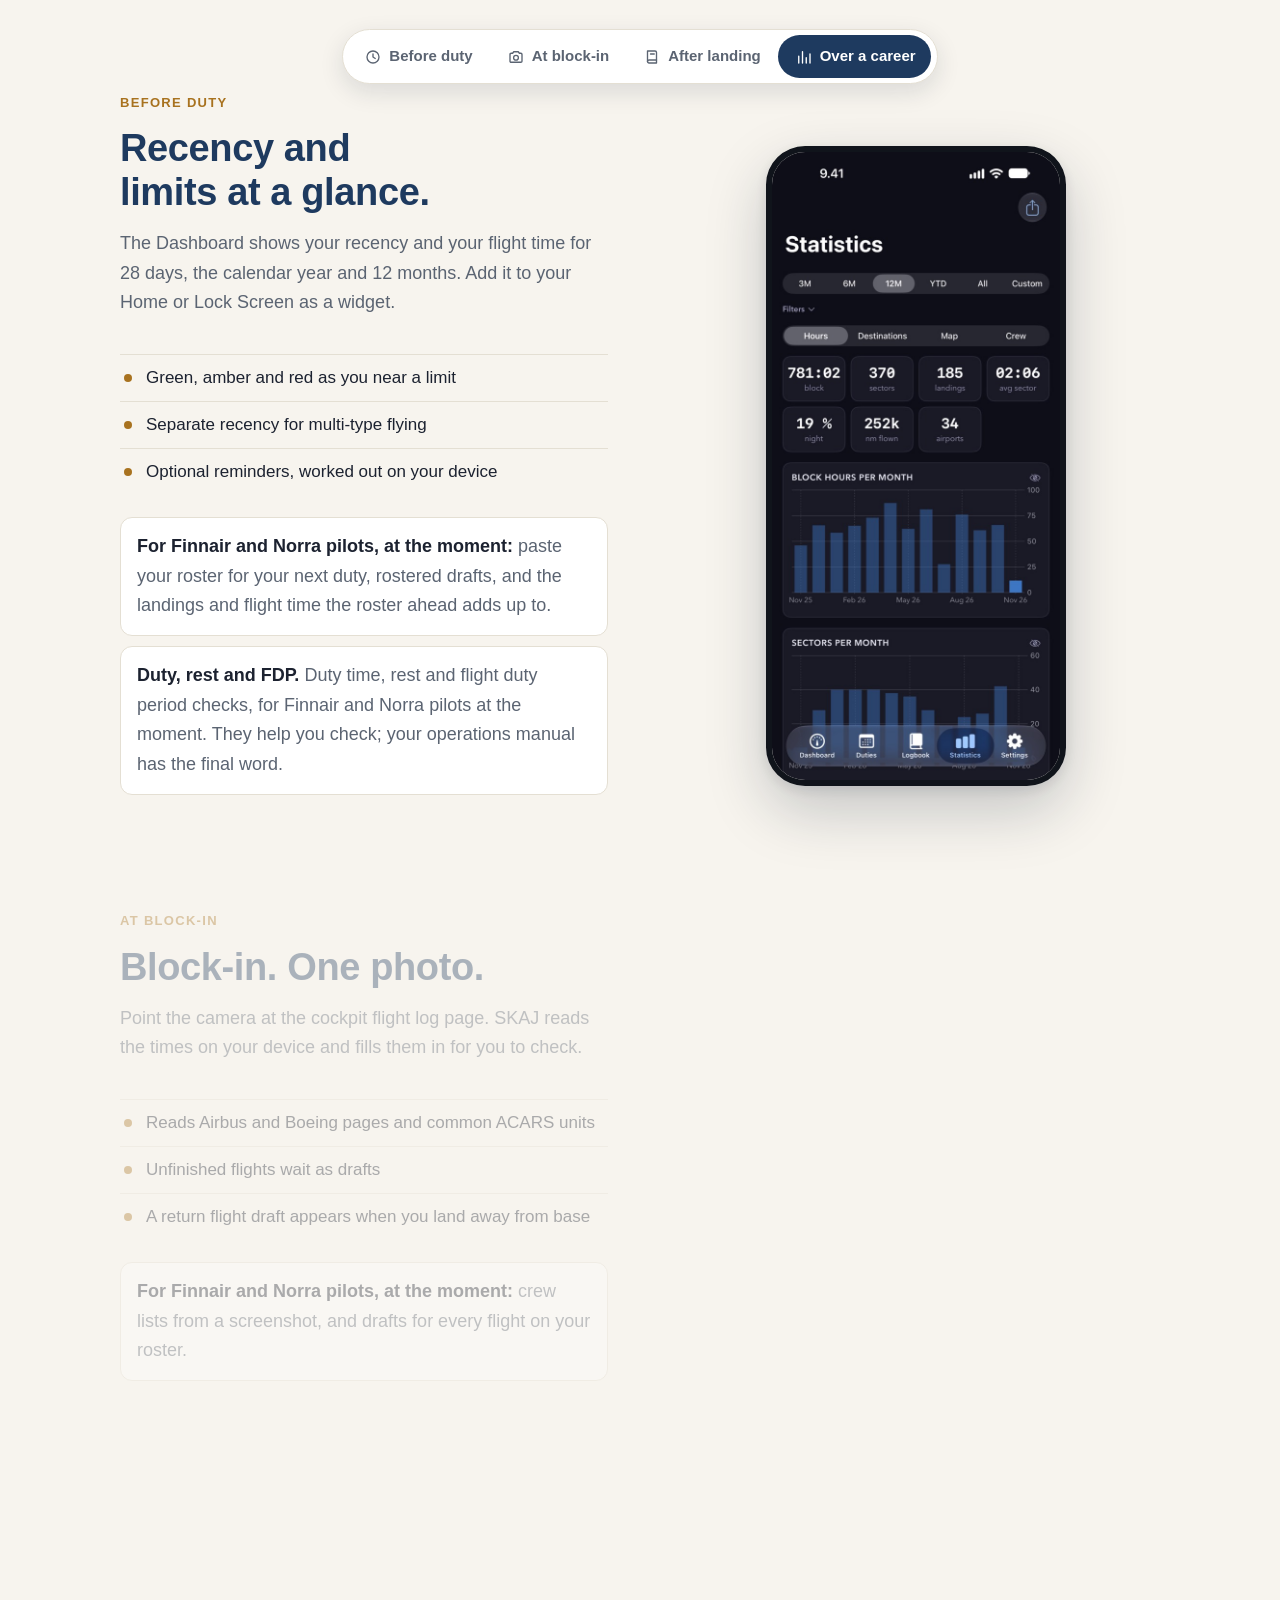
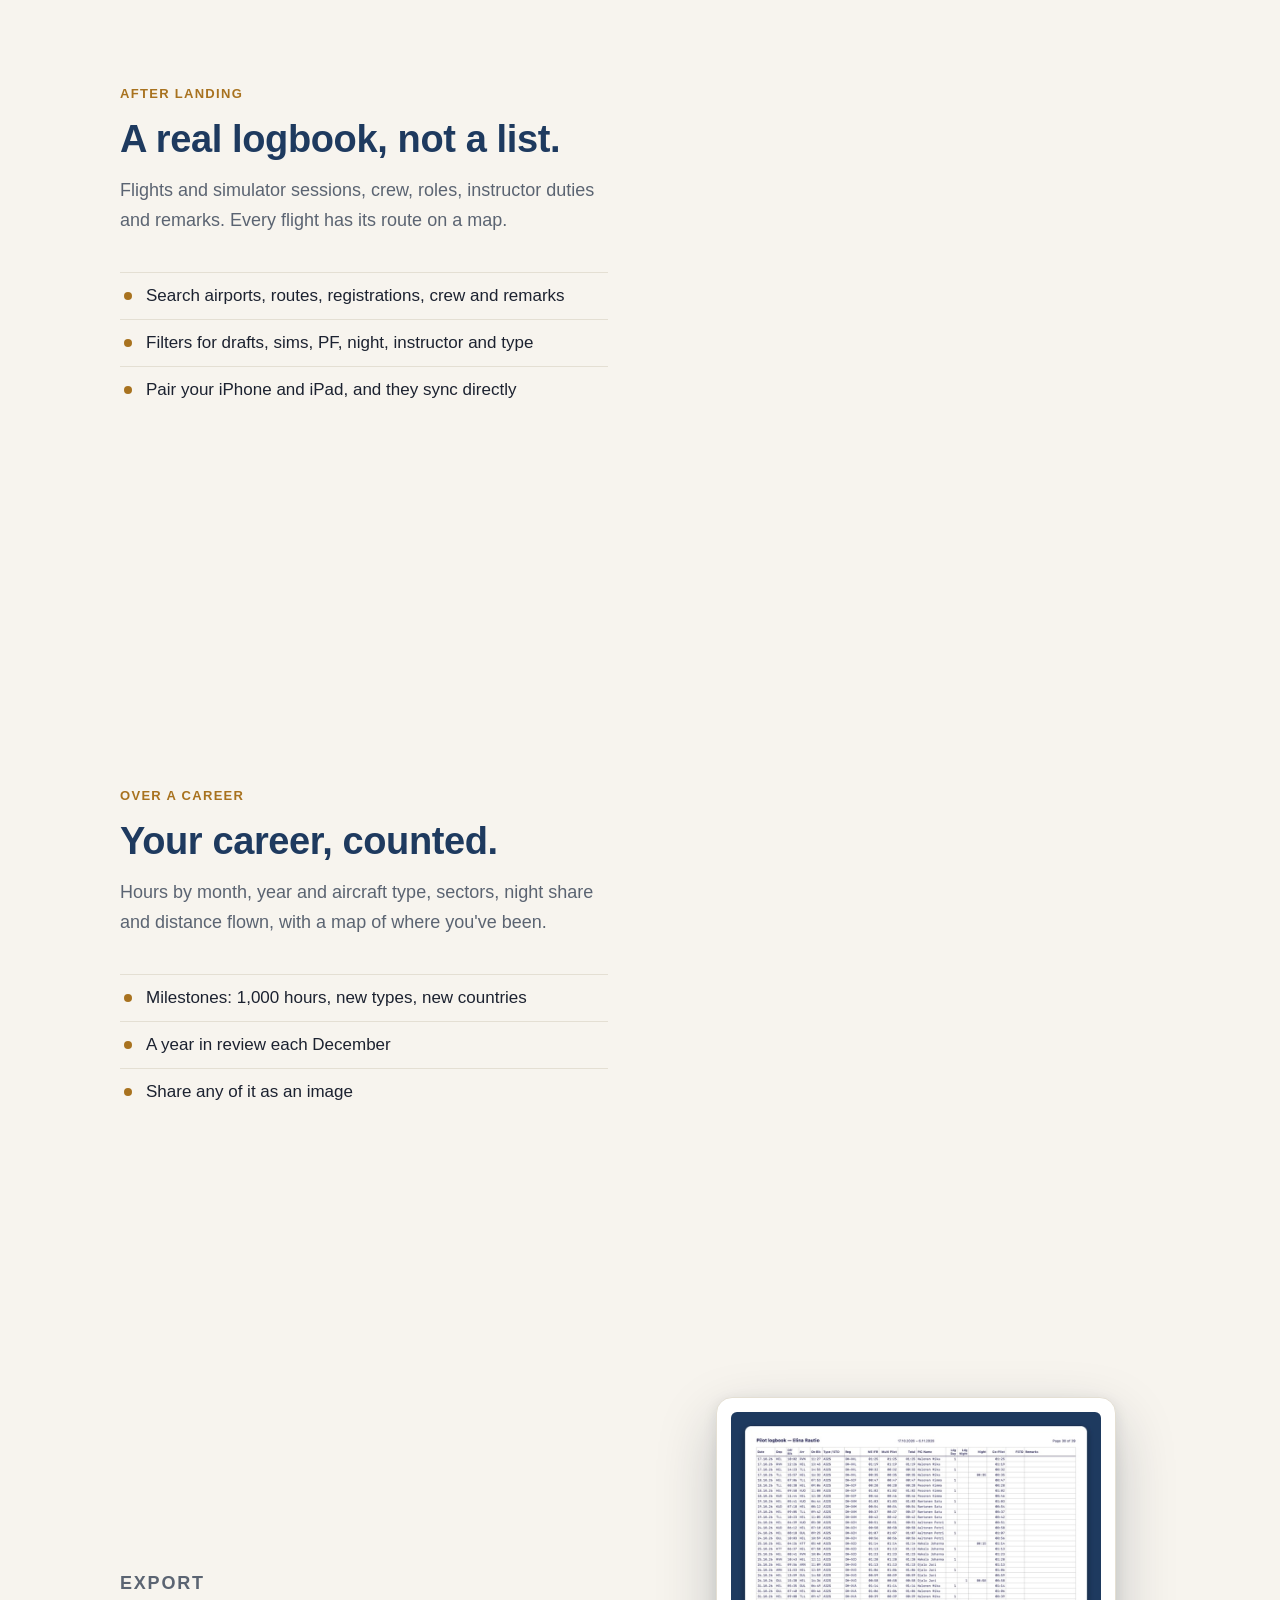
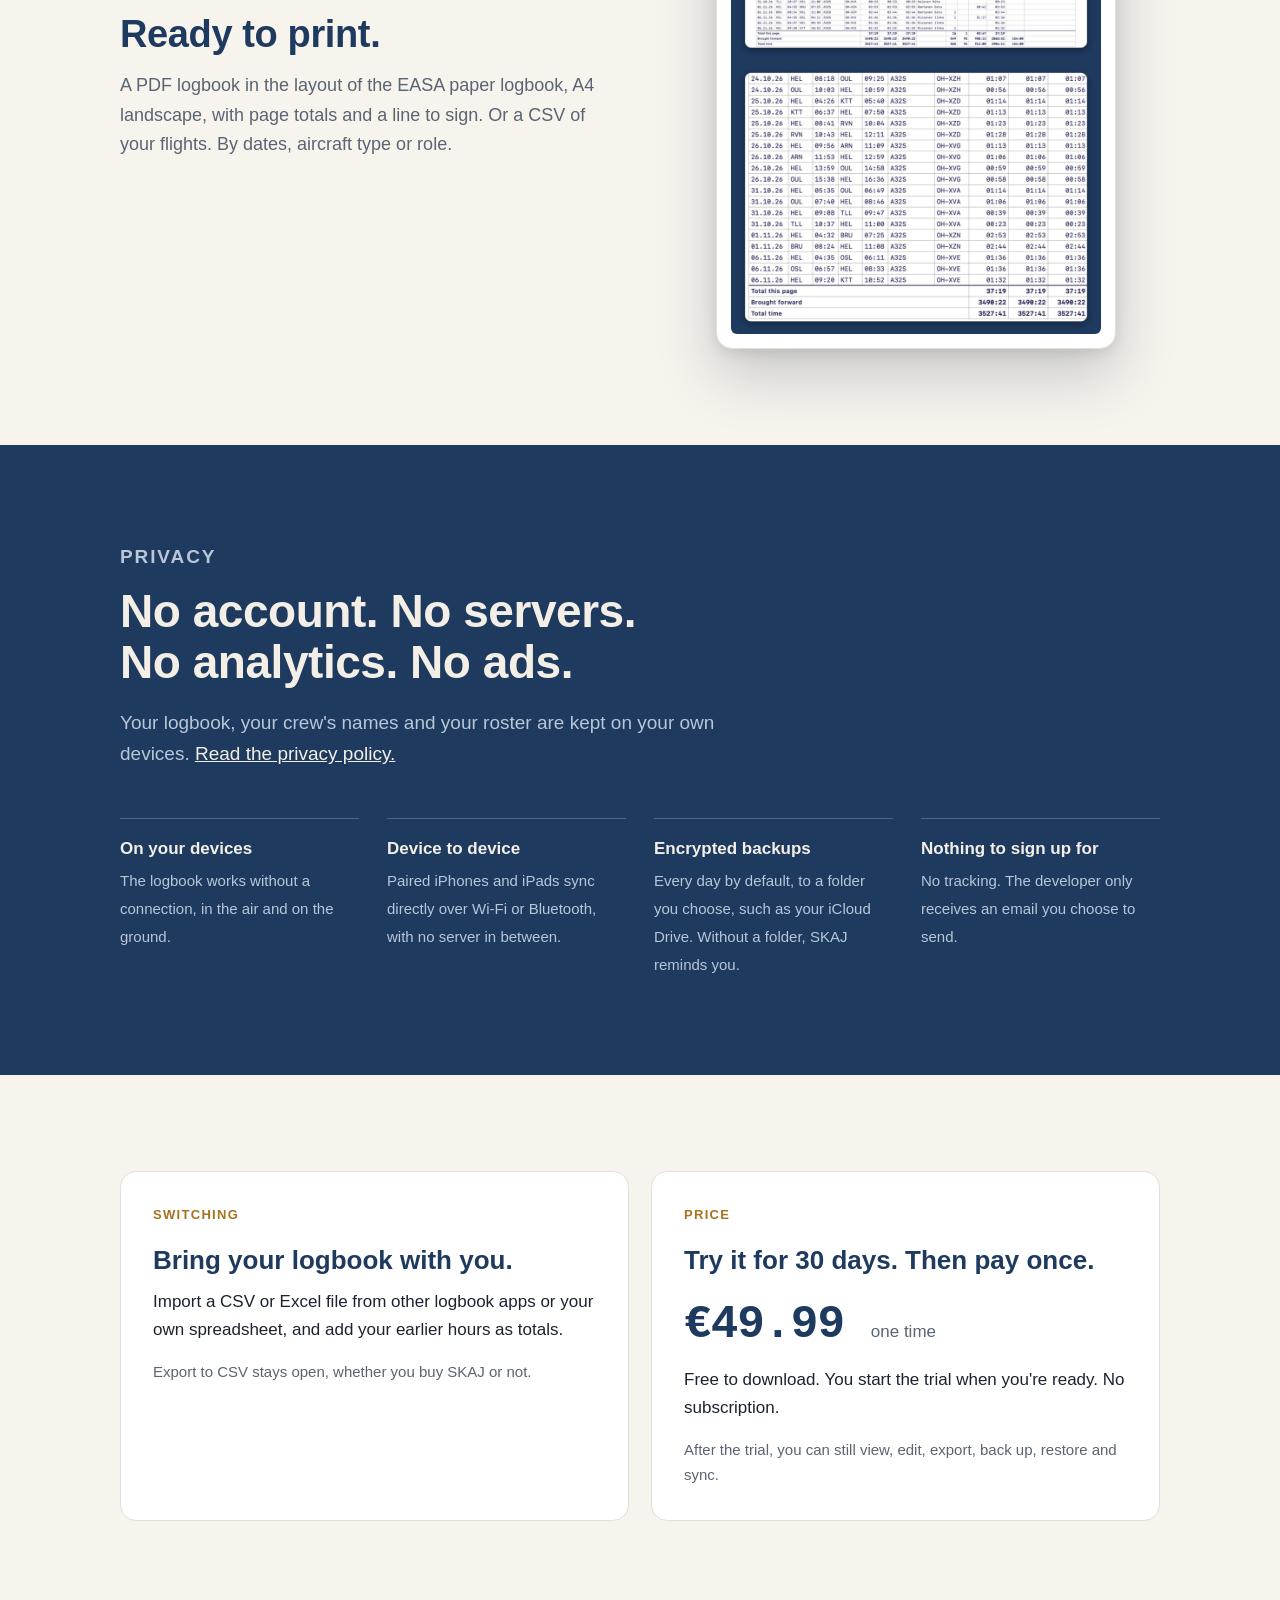
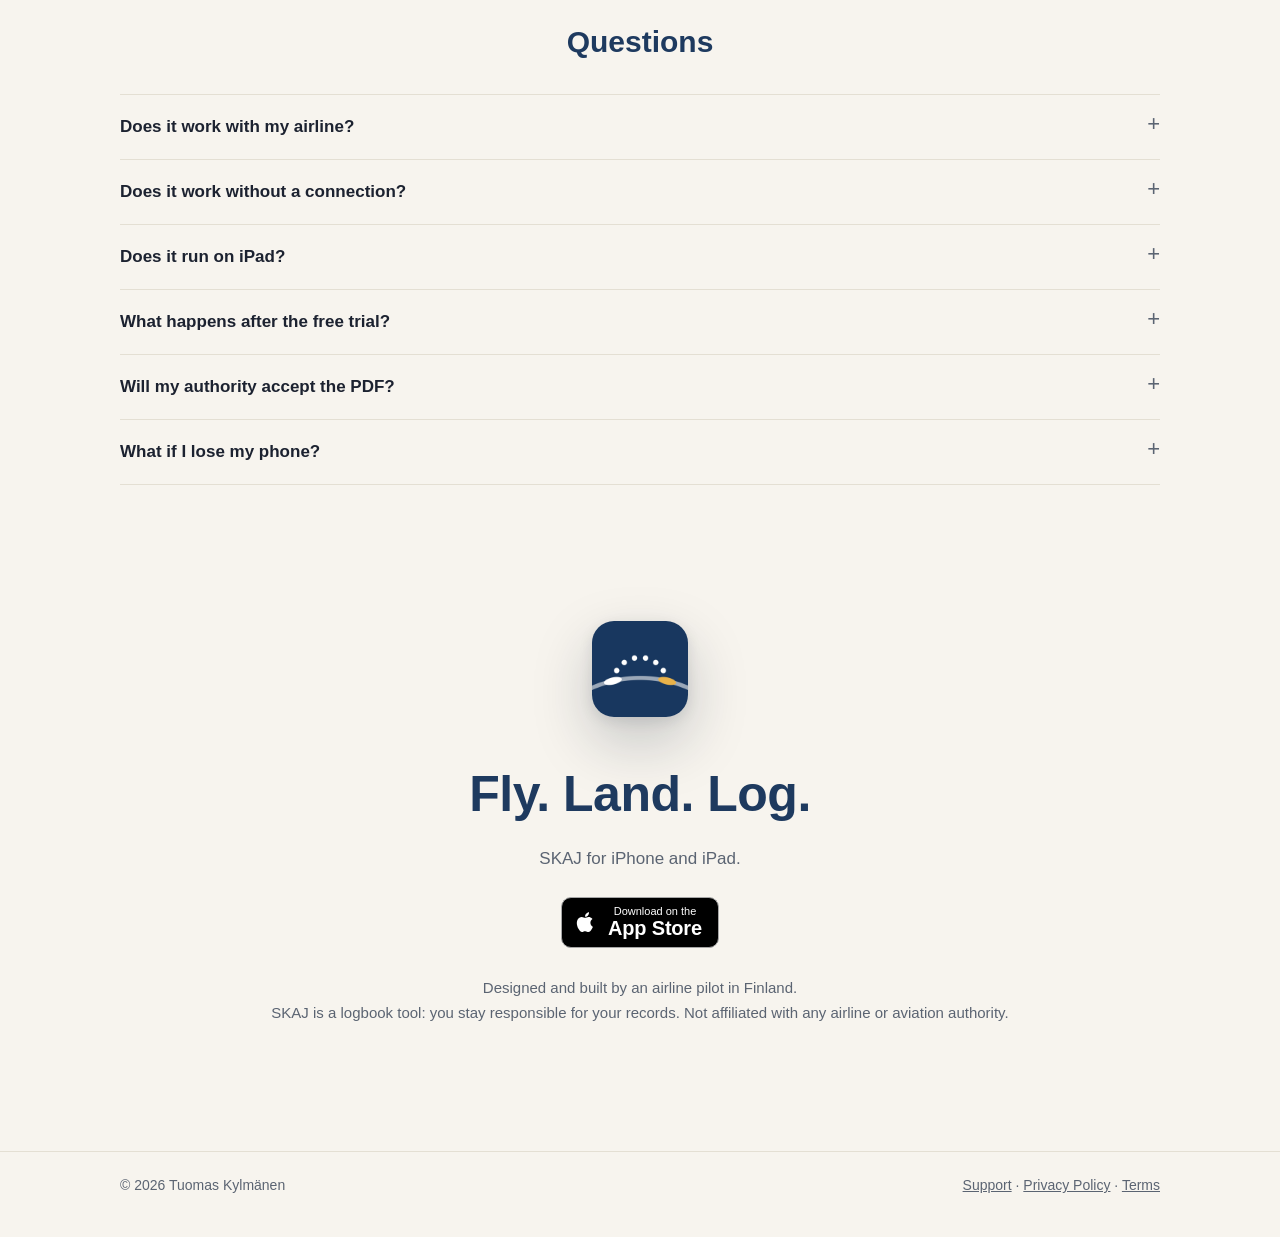
==== commit 816a031e: "Home page shows the price as 49.99 (L8) Co-Authored-By: Claude Fable 5.2 <noreply@anthropic.com>" ====
--- a/index.html
+++ b/index.html
@@ -29,7 +29,7 @@
   "applicationCategory": "ReferenceApplication",
   "description": "Pilot logbook for iPhone and iPad, with recency, flight time limits, statistics and a PDF logbook.",
   "url": "https://skaj.app/",
-  "offers": { "@type": "Offer", "price": "39.99", "priceCurrency": "EUR" }
+  "offers": { "@type": "Offer", "price": "49.99", "priceCurrency": "EUR" }
 }
 </script>
 <link rel="stylesheet" href="style.css">
@@ -207,7 +207,7 @@
   <div class="card">
     <p class="eyebrow">Price</p>
     <h2>Try it for 30 days. Then pay once.</h2>
-    <div class="price">€39.99 <small>one time</small></div>
+    <div class="price">€49.99 <small>one time</small></div>
     <p>Free to download. You start the trial when you're ready. No subscription.</p>
     <p class="meta">After the trial, you can still view, edit, export, back up, restore and sync.</p>
   </div>
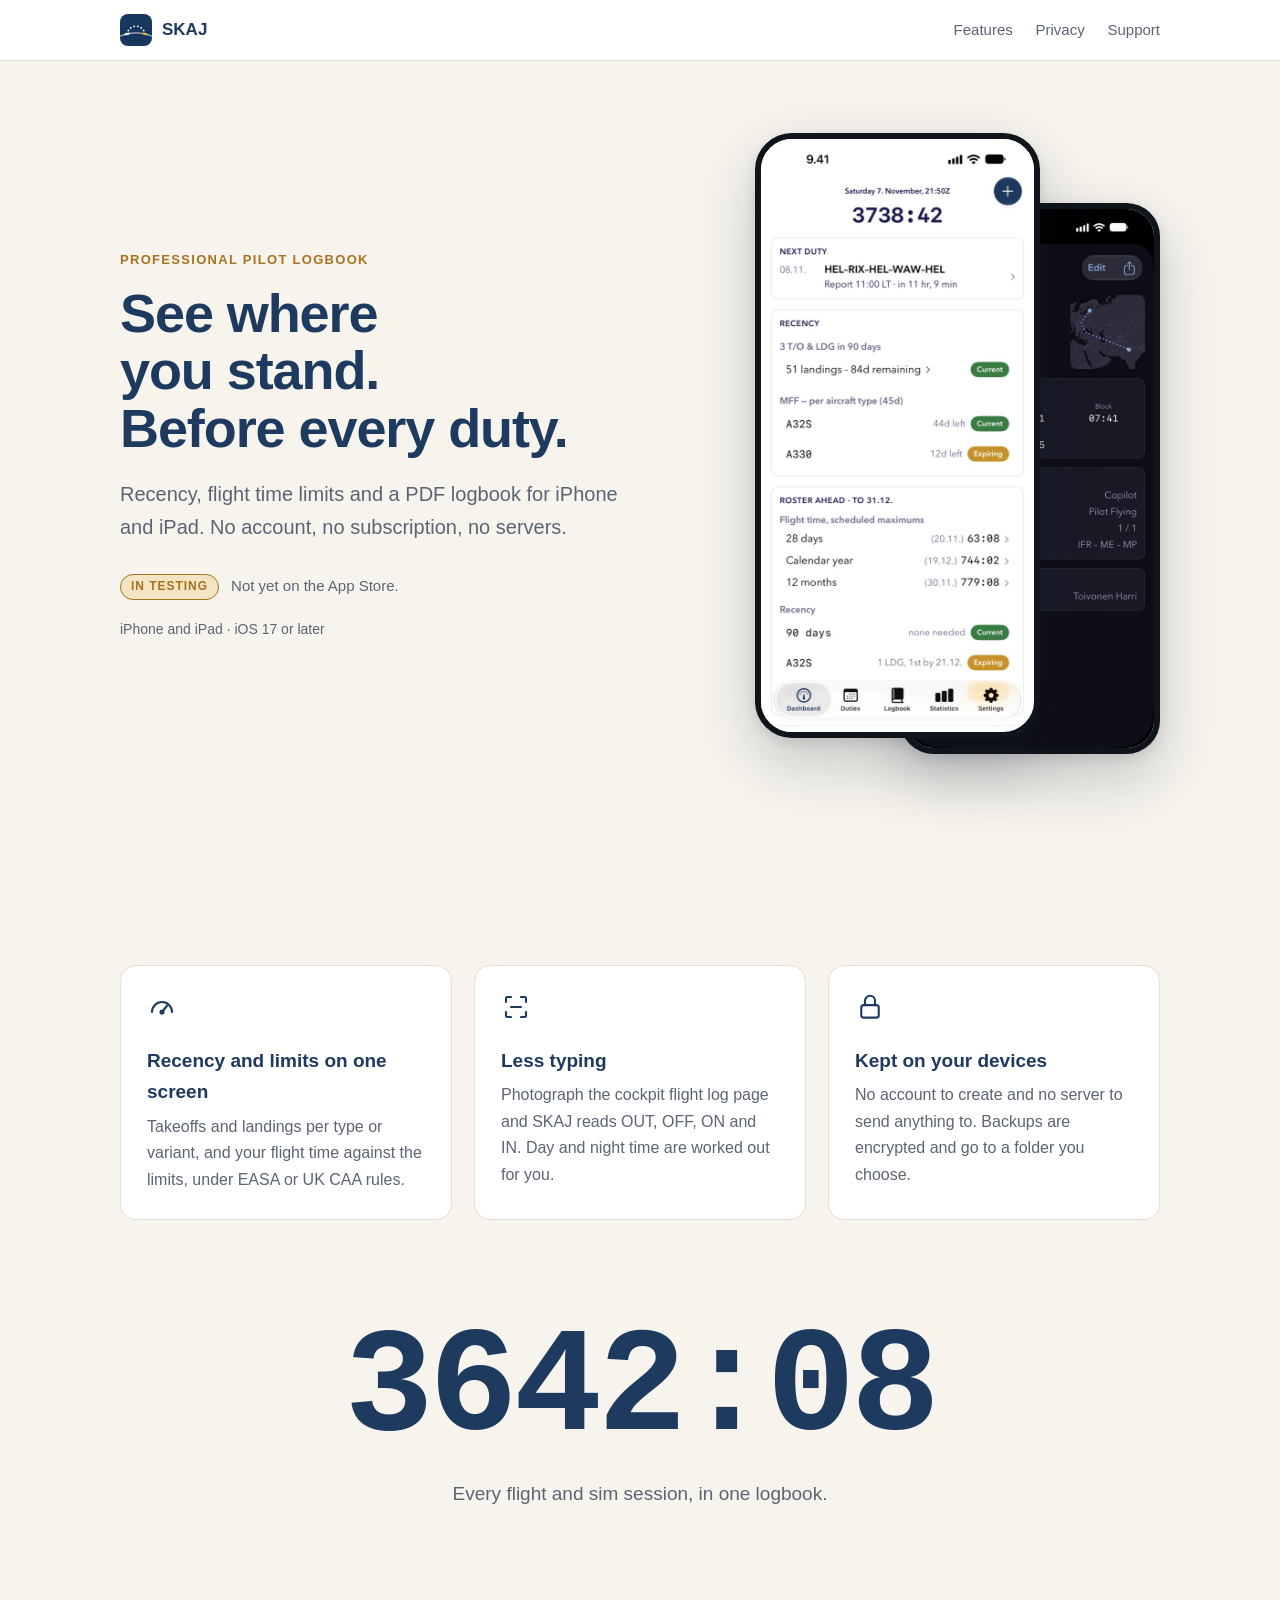
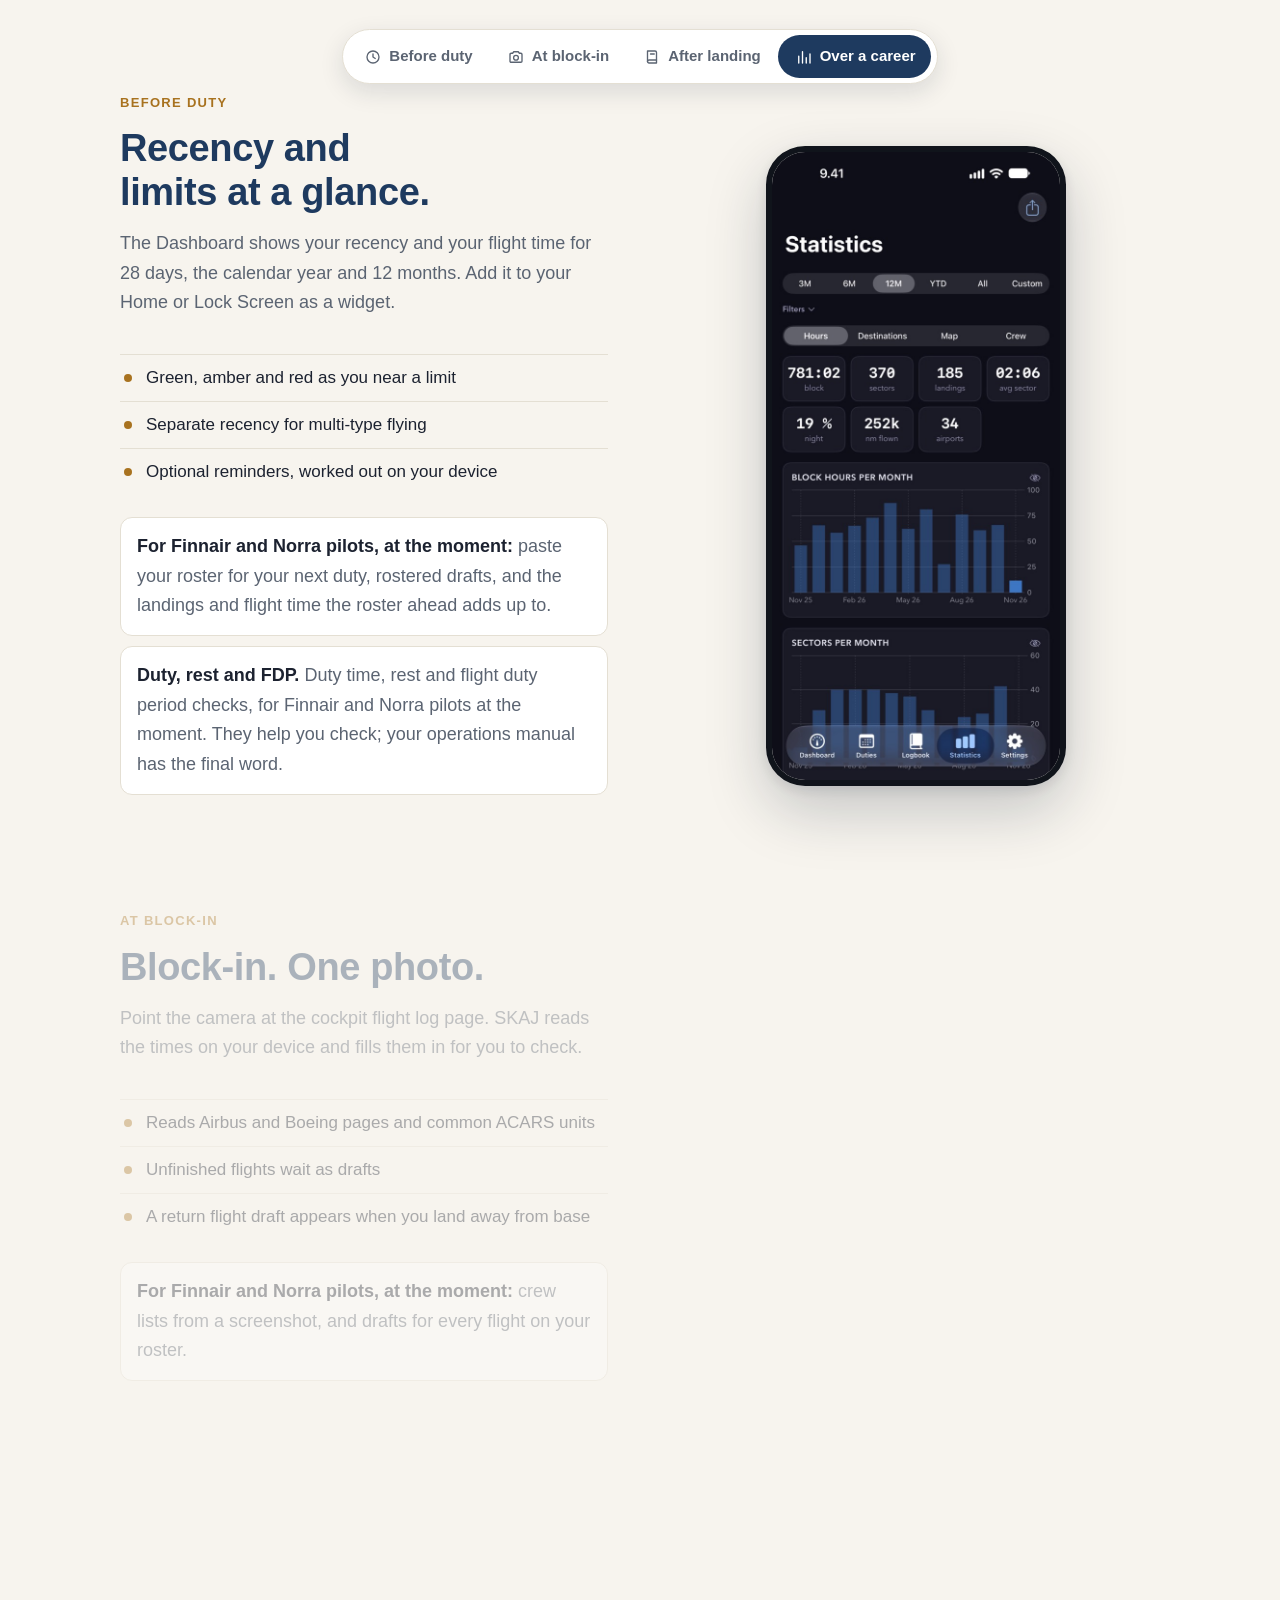
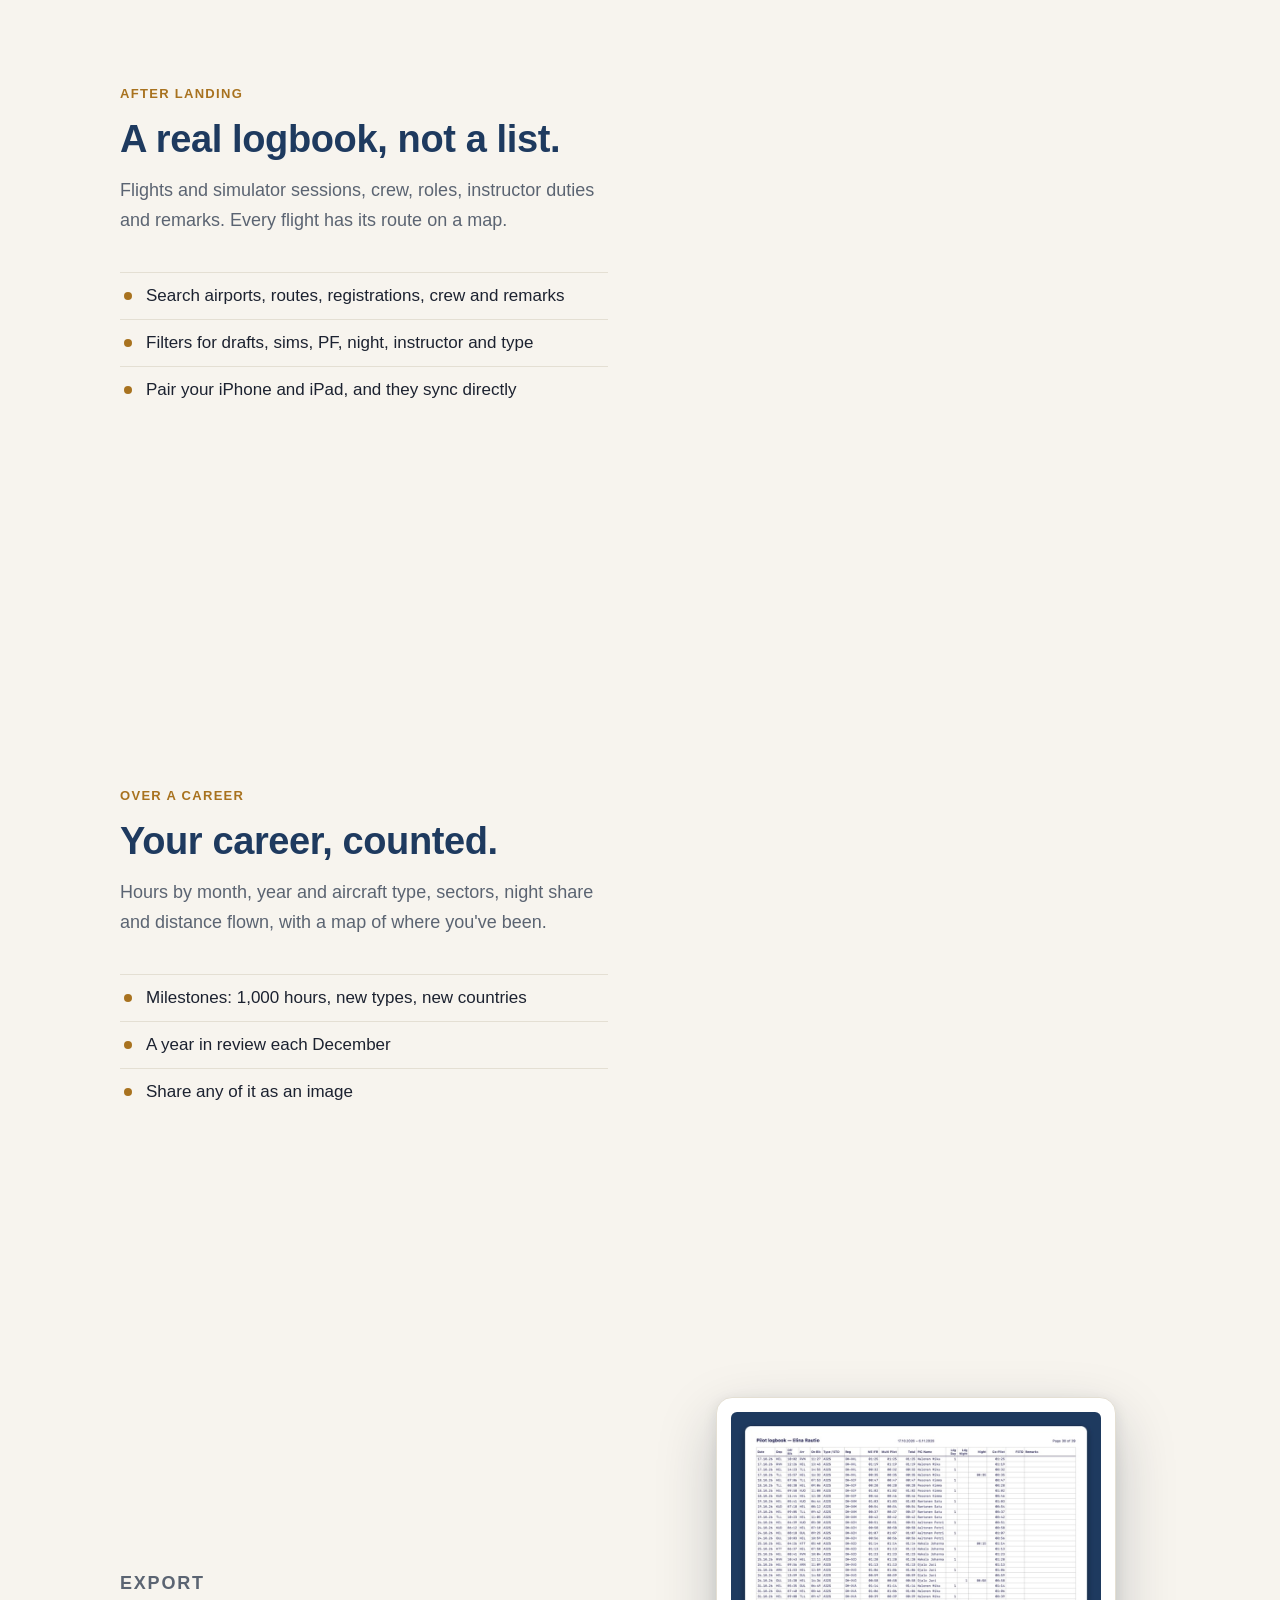
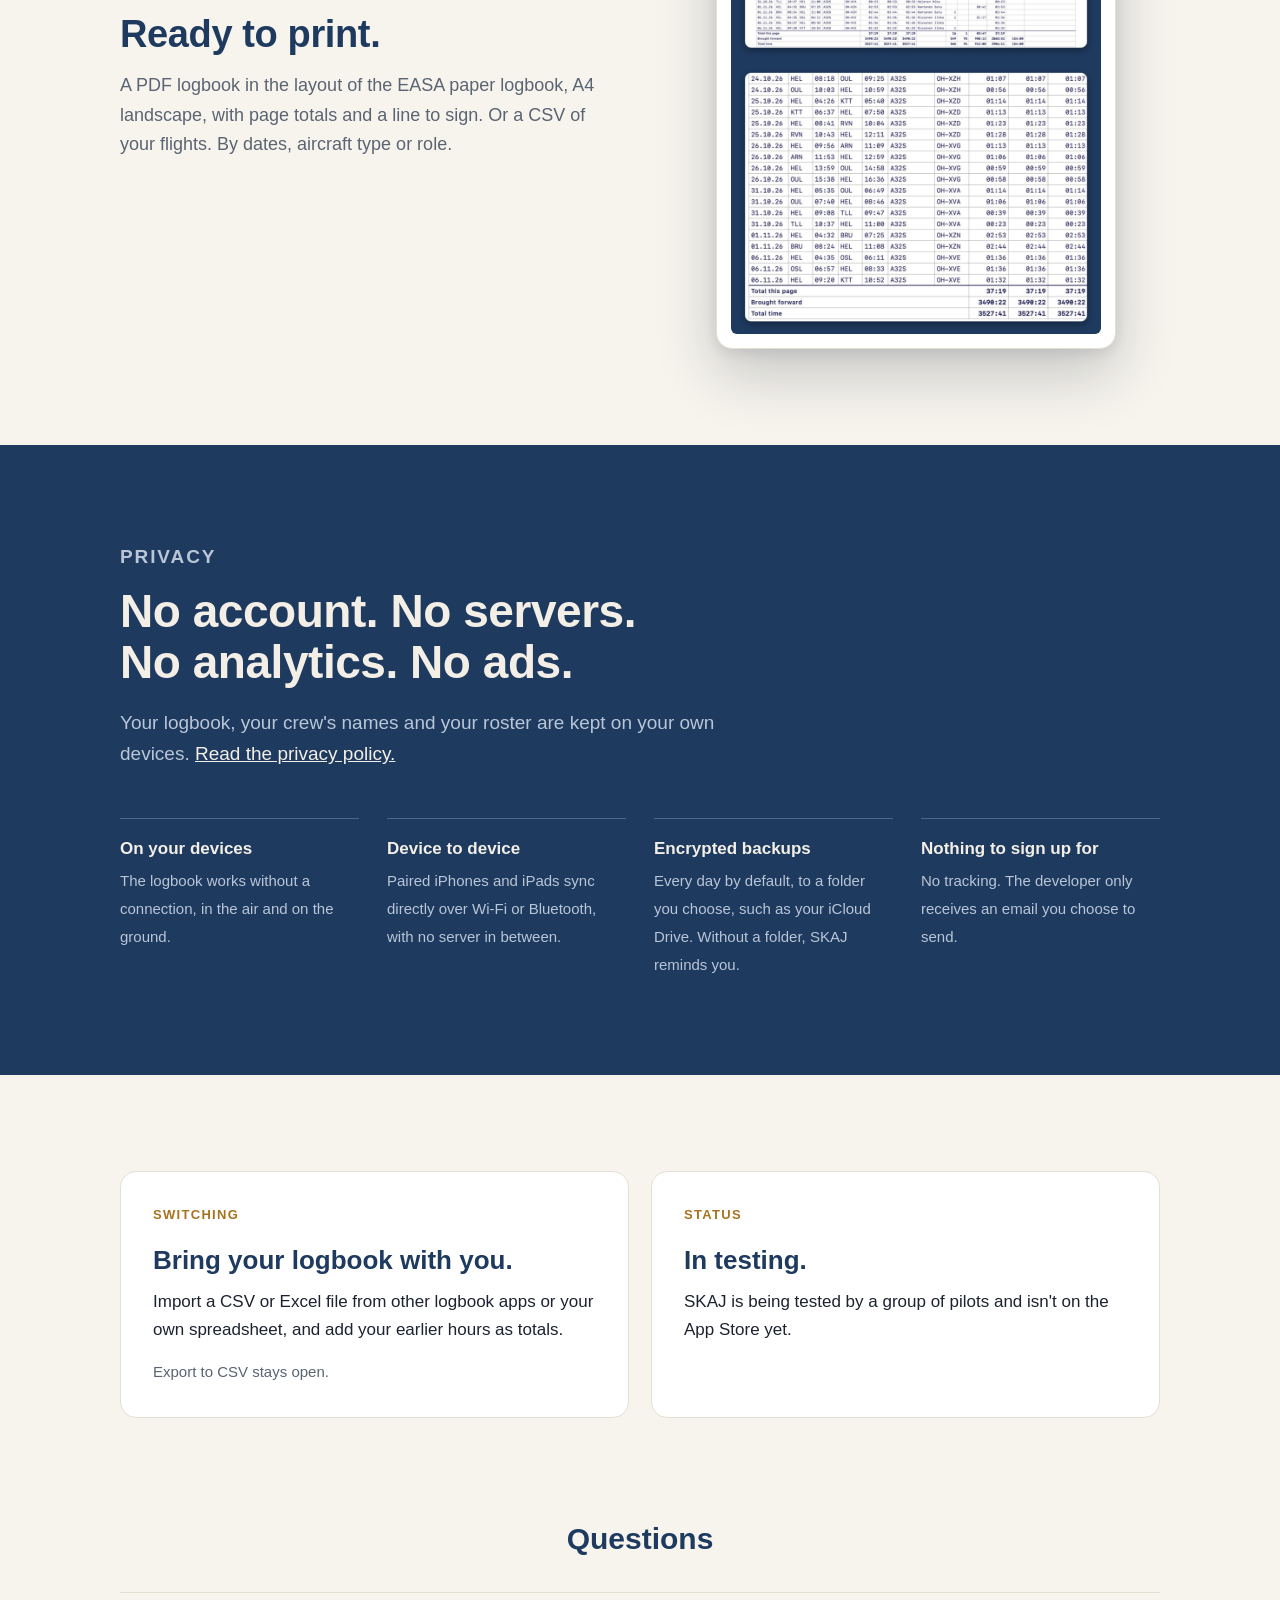
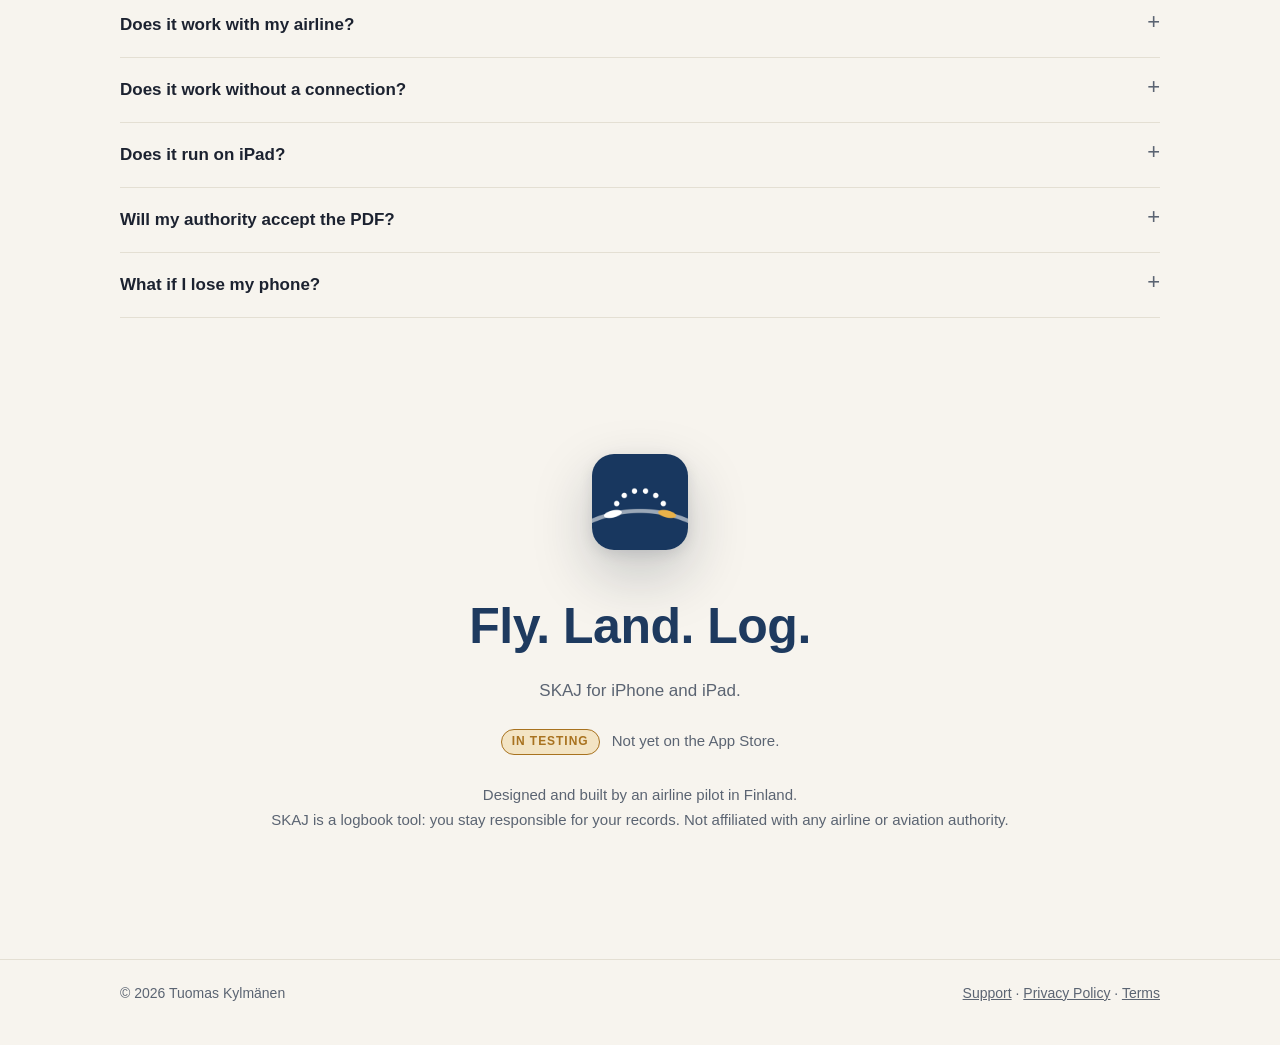
==== commit 6164c711: "Home page says In testing in place of the App Store button and price (L8) Co-Authored-By: Claude Fab" ====
--- a/index.html
+++ b/index.html
@@ -28,8 +28,7 @@
   "operatingSystem": "iOS 17 or later, iPadOS 17 or later",
   "applicationCategory": "ReferenceApplication",
   "description": "Pilot logbook for iPhone and iPad, with recency, flight time limits, statistics and a PDF logbook.",
-  "url": "https://skaj.app/",
-  "offers": { "@type": "Offer", "price": "49.99", "priceCurrency": "EUR" }
+  "url": "https://skaj.app/"
 }
 </script>
 <link rel="stylesheet" href="style.css">
@@ -44,9 +43,7 @@
     <nav>
       <a href="#features">Features</a>
       <a href="#privacy">Privacy</a>
-      <a href="#price">Price</a>
       <a href="support.html">Support</a>
-      <a class="get" href="#get">Get SKAJ</a>
     </nav>
   </div>
 </header>
@@ -58,10 +55,12 @@
       <p class="eyebrow">Professional Pilot Logbook</p>
       <h1><span>See where you stand.</span> <span>Before every duty.</span></h1>
       <p class="lede">Recency, flight time limits and a PDF logbook for iPhone and iPad. No account, no subscription, no servers.</p>
-      <div class="cta-row" id="get">
-        <!-- Launch day: the App Store link and Apple's badge artwork. -->
-        <a class="store" href="#"><svg viewBox="0 0 24 24" aria-hidden="true"><path d="M16.4 12.6c0-2.4 2-3.6 2.1-3.7-1.2-1.7-3-1.9-3.6-2-1.5-.2-3 .9-3.8.9-.8 0-2-.9-3.3-.9-1.7 0-3.3 1-4.1 2.5-1.8 3.1-.5 7.6 1.3 10.1.8 1.2 1.8 2.6 3.1 2.5 1.3-.1 1.7-.8 3.2-.8s1.9.8 3.2.8c1.3 0 2.2-1.2 3-2.4 1-1.4 1.3-2.7 1.4-2.8-.1 0-2.5-1-2.5-4.2zM14 5.4c.7-.8 1.1-2 1-3.1-1 0-2.2.7-2.9 1.5-.6.7-1.2 1.9-1 3 1.1.1 2.2-.6 2.9-1.4z"/></svg><span><small>Download on the</small><b>App Store</b></span></a>
-        <p class="cta-note"><strong>30 days free.</strong> Then one price.<br>No subscription.</p>
+      <div class="cta-row">
+        <!-- Pre-launch (Tuomas, 13.11.2026): "In testing" stands in for the App Store
+             button, the price and the trial text, with no sign-up link (X5: testers
+             come from the forum only). Launch day: revert the commit that added this
+             line, then put in the App Store link and Apple's badge artwork. -->
+        <p class="cta-note"><span class="badge">In testing</span> Not yet on the App Store.</p>
       </div>
       <p class="small">iPhone and iPad &middot; iOS 17 or later</p>
     </div>
@@ -197,19 +196,17 @@
   </div>
 </section>
 
-<div class="wrap split" id="price">
+<div class="wrap split">
   <div class="card">
     <p class="eyebrow">Switching</p>
     <h2>Bring your logbook with you.</h2>
     <p>Import a CSV or Excel file from other logbook apps or your own spreadsheet, and add your earlier hours as totals.</p>
-    <p class="meta">Export to CSV stays open, whether you buy SKAJ or not.</p>
+    <p class="meta">Export to CSV stays open.</p>
   </div>
   <div class="card">
-    <p class="eyebrow">Price</p>
-    <h2>Try it for 30 days. Then pay once.</h2>
-    <div class="price">€49.99 <small>one time</small></div>
-    <p>Free to download. You start the trial when you're ready. No subscription.</p>
-    <p class="meta">After the trial, you can still view, edit, export, back up, restore and sync.</p>
+    <p class="eyebrow">Status</p>
+    <h2>In testing.</h2>
+    <p>SKAJ is being tested by a group of pilots and isn't on the App Store yet.</p>
   </div>
 </div>
 
@@ -217,9 +214,8 @@
   <div class="wrap faq2">
     <h2>Questions</h2>
     <details><summary>Does it work with my airline?</summary><p>Yes. The logbook, recency, flight time limits, statistics, the PDF and the cockpit scan work for any airline: you choose yours and type in your aircraft. Roster import, crew list scans and duty, rest and FDP checks are available for Finnair and Norra pilots at the moment.</p></details>
-    <details><summary>Does it work without a connection?</summary><p>Yes, for the logbook, scans and sync between your devices. The purchase and the start of the trial go through the App Store.</p></details>
+    <details><summary>Does it work without a connection?</summary><p>Yes, for the logbook, scans and sync between your devices.</p></details>
     <details><summary>Does it run on iPad?</summary><p>Yes, with its own iPad layout. It works alone on an iPad, or paired with your iPhone.</p></details>
-    <details><summary>What happens after the free trial?</summary><p>You can still view, edit, export, back up, restore and sync. Adding flights, imports and scans need the one-time purchase.</p></details>
     <details><summary>Will my authority accept the PDF?</summary><p>The PDF follows the layout of the EASA paper logbook. Whether a digital logbook is accepted is up to your authority and operator. You stay responsible for your records.</p></details>
     <details><summary>What if I lose my phone?</summary><p>If you have a backup or a paired device, you can bring your logbook back on the new phone. Keep your recovery key safe: backups are encrypted with it.</p></details>
   </div>
@@ -231,8 +227,7 @@
     <h2>Fly. Land. Log.</h2>
     <p>SKAJ for iPhone and iPad.</p>
     <div class="cta-row">
-      <!-- Launch day: the App Store link and Apple's badge artwork. -->
-      <a class="store" href="#"><svg viewBox="0 0 24 24" aria-hidden="true"><path d="M16.4 12.6c0-2.4 2-3.6 2.1-3.7-1.2-1.7-3-1.9-3.6-2-1.5-.2-3 .9-3.8.9-.8 0-2-.9-3.3-.9-1.7 0-3.3 1-4.1 2.5-1.8 3.1-.5 7.6 1.3 10.1.8 1.2 1.8 2.6 3.1 2.5 1.3-.1 1.7-.8 3.2-.8s1.9.8 3.2.8c1.3 0 2.2-1.2 3-2.4 1-1.4 1.3-2.7 1.4-2.8-.1 0-2.5-1-2.5-4.2zM14 5.4c.7-.8 1.1-2 1-3.1-1 0-2.2.7-2.9 1.5-.6.7-1.2 1.9-1 3 1.1.1 2.2-.6 2.9-1.4z"/></svg><span><small>Download on the</small><b>App Store</b></span></a>
+      <p class="cta-note"><span class="badge">In testing</span> Not yet on the App Store.</p>
     </div>
     <p class="meta" style="margin-top:28px">Designed and built by an airline pilot in Finland.<br>SKAJ is a logbook tool: you stay responsible for your records. Not affiliated with any airline or aviation authority.</p>
   </div>
--- a/style.css
+++ b/style.css
@@ -116,3 +116,8 @@
   font-size: 14px;
 }
 footer.site a { color: var(--ink-soft); }
+
+/* Guide pictures (finnair-export.html): the spot to look for, ringed. */
+figure.guide { position: relative; margin: 12px 0 20px; max-width: 560px; border: 1px solid rgba(20, 30, 50, .15); border-radius: 8px; overflow: hidden; }
+figure.guide img { display: block; width: 100%; height: auto; }
+figure.guide .ring { position: absolute; box-sizing: content-box; margin: -4px; padding: 1px; border: 3px solid #E4572E; border-radius: 6px; }
--- a/home.css
+++ b/home.css
@@ -59,6 +59,7 @@
 .cta-row { display: flex; align-items: center; gap: 18px; flex-wrap: wrap; }
 .cta-note { color: var(--ink-soft); font-size: 15px; margin: 0; }
 .cta-note strong { color: var(--ink); }
+.cta-note .badge { margin: 0 8px 0 0; }
 .small { color: var(--ink-soft); font-size: 14px; margin-top: 18px; }
 
 /* Stand-in until launch day: replaced by Apple's own badge artwork. */
@@ -308,7 +309,6 @@
 /* Phone */
 @media (max-width: 640px) {
   section.block { padding: 64px 0; }
-  header.site nav a:not(.get) { display: none; }
   .hero2 .lede { font-size: 18px; }
   .phones { height: 470px; max-width: 330px; }
   .phones .phone { width: 210px; }
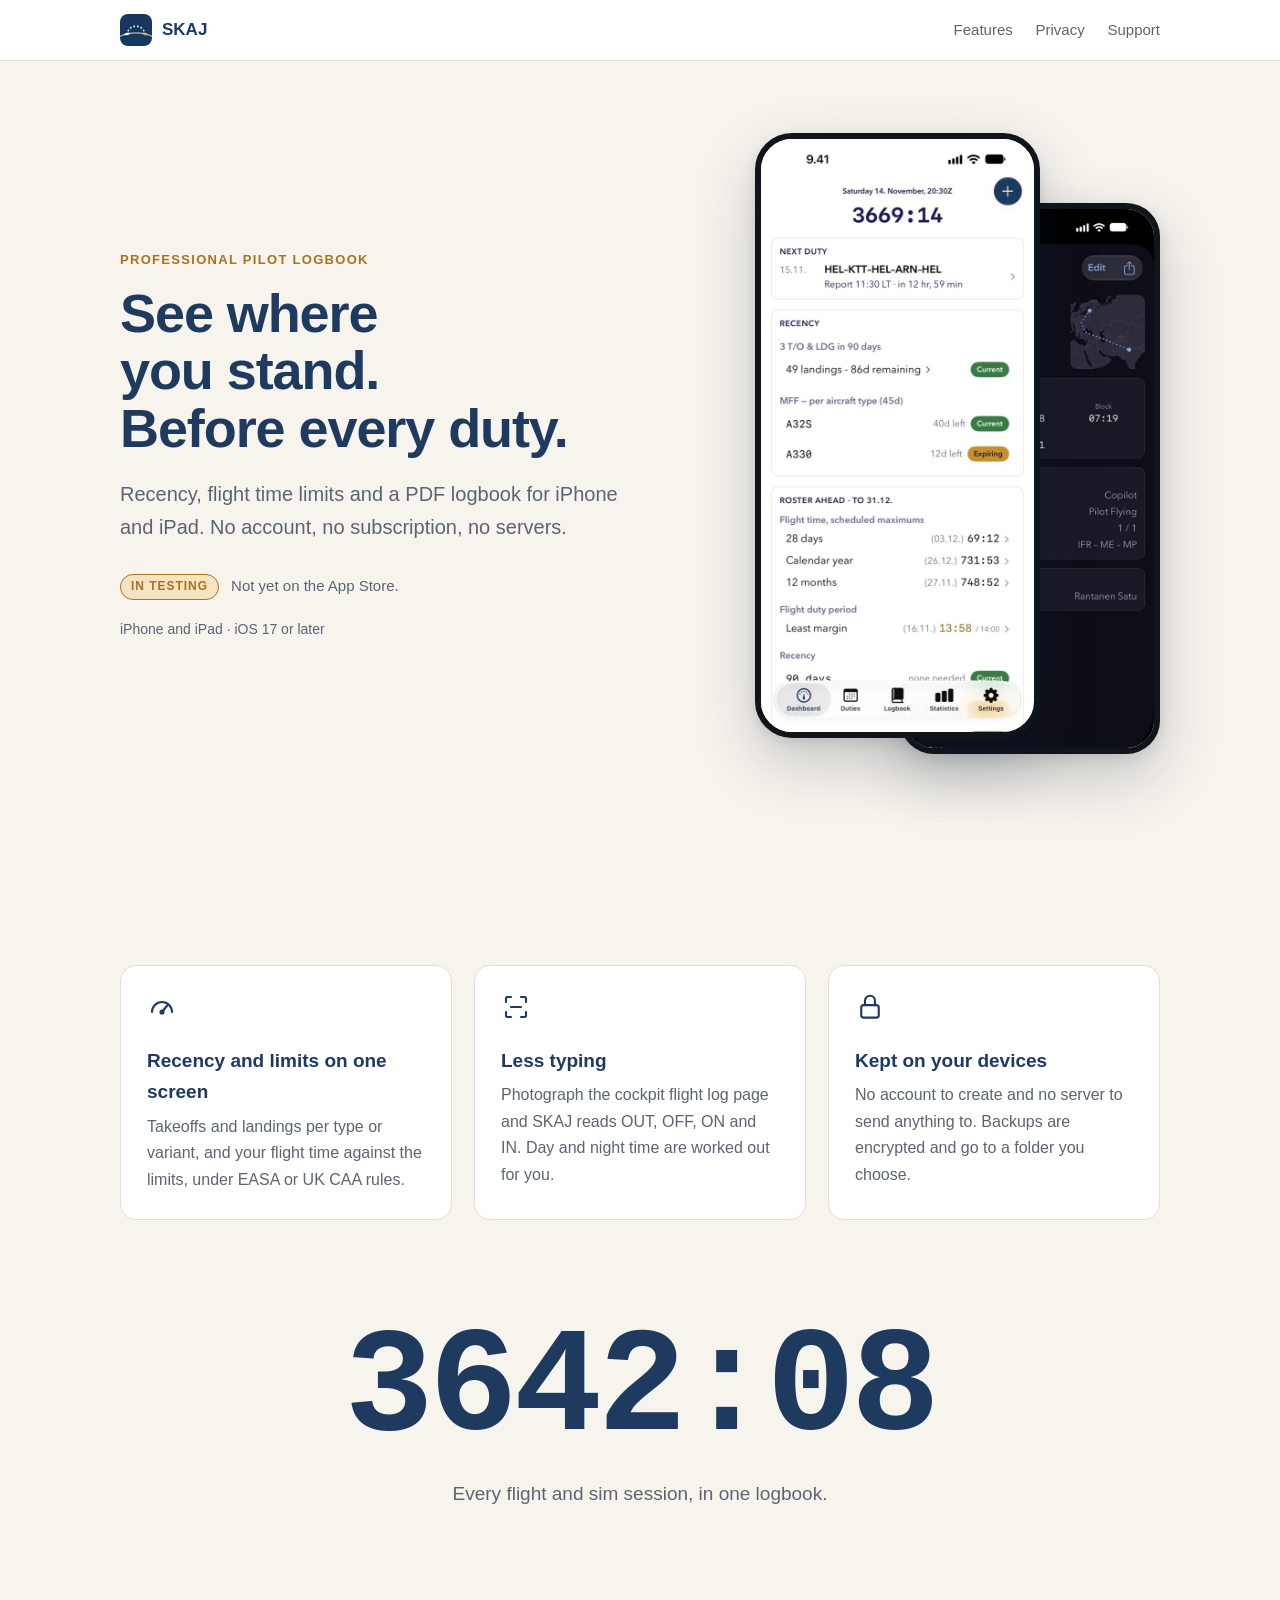
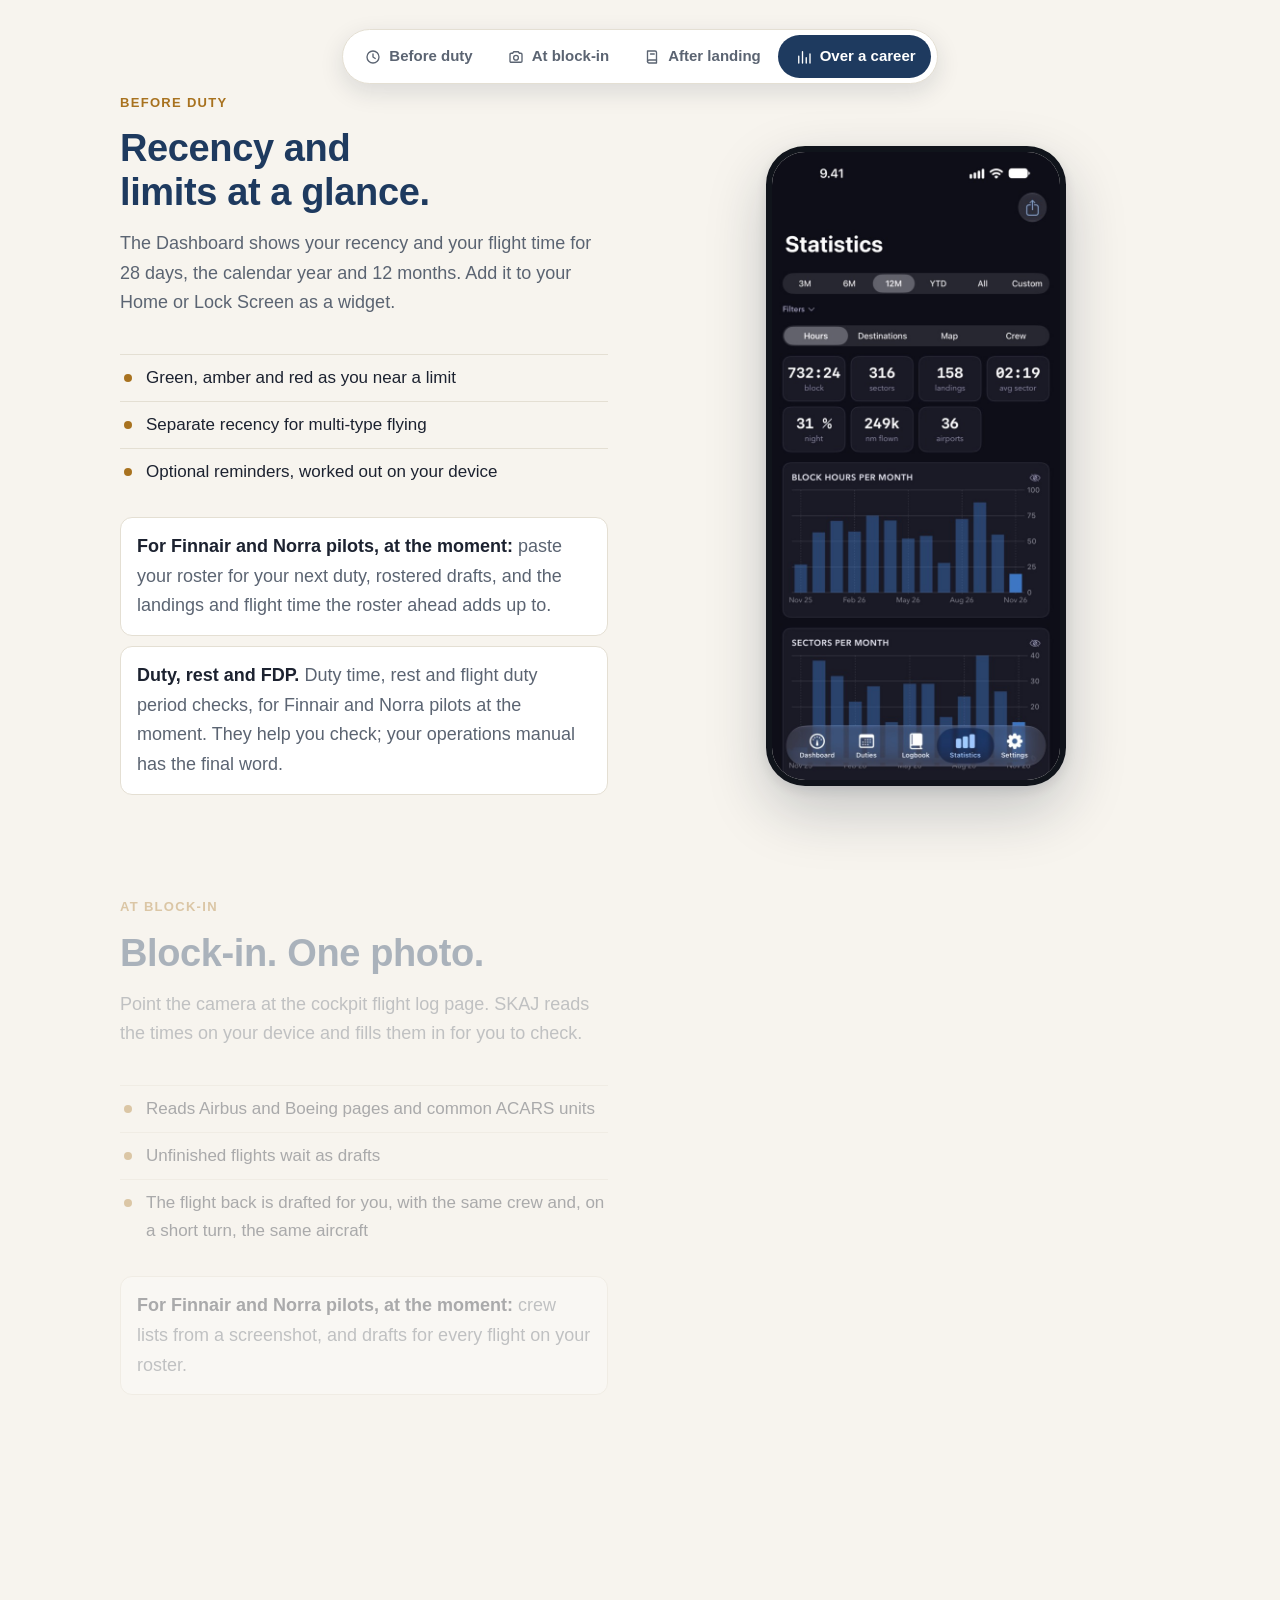
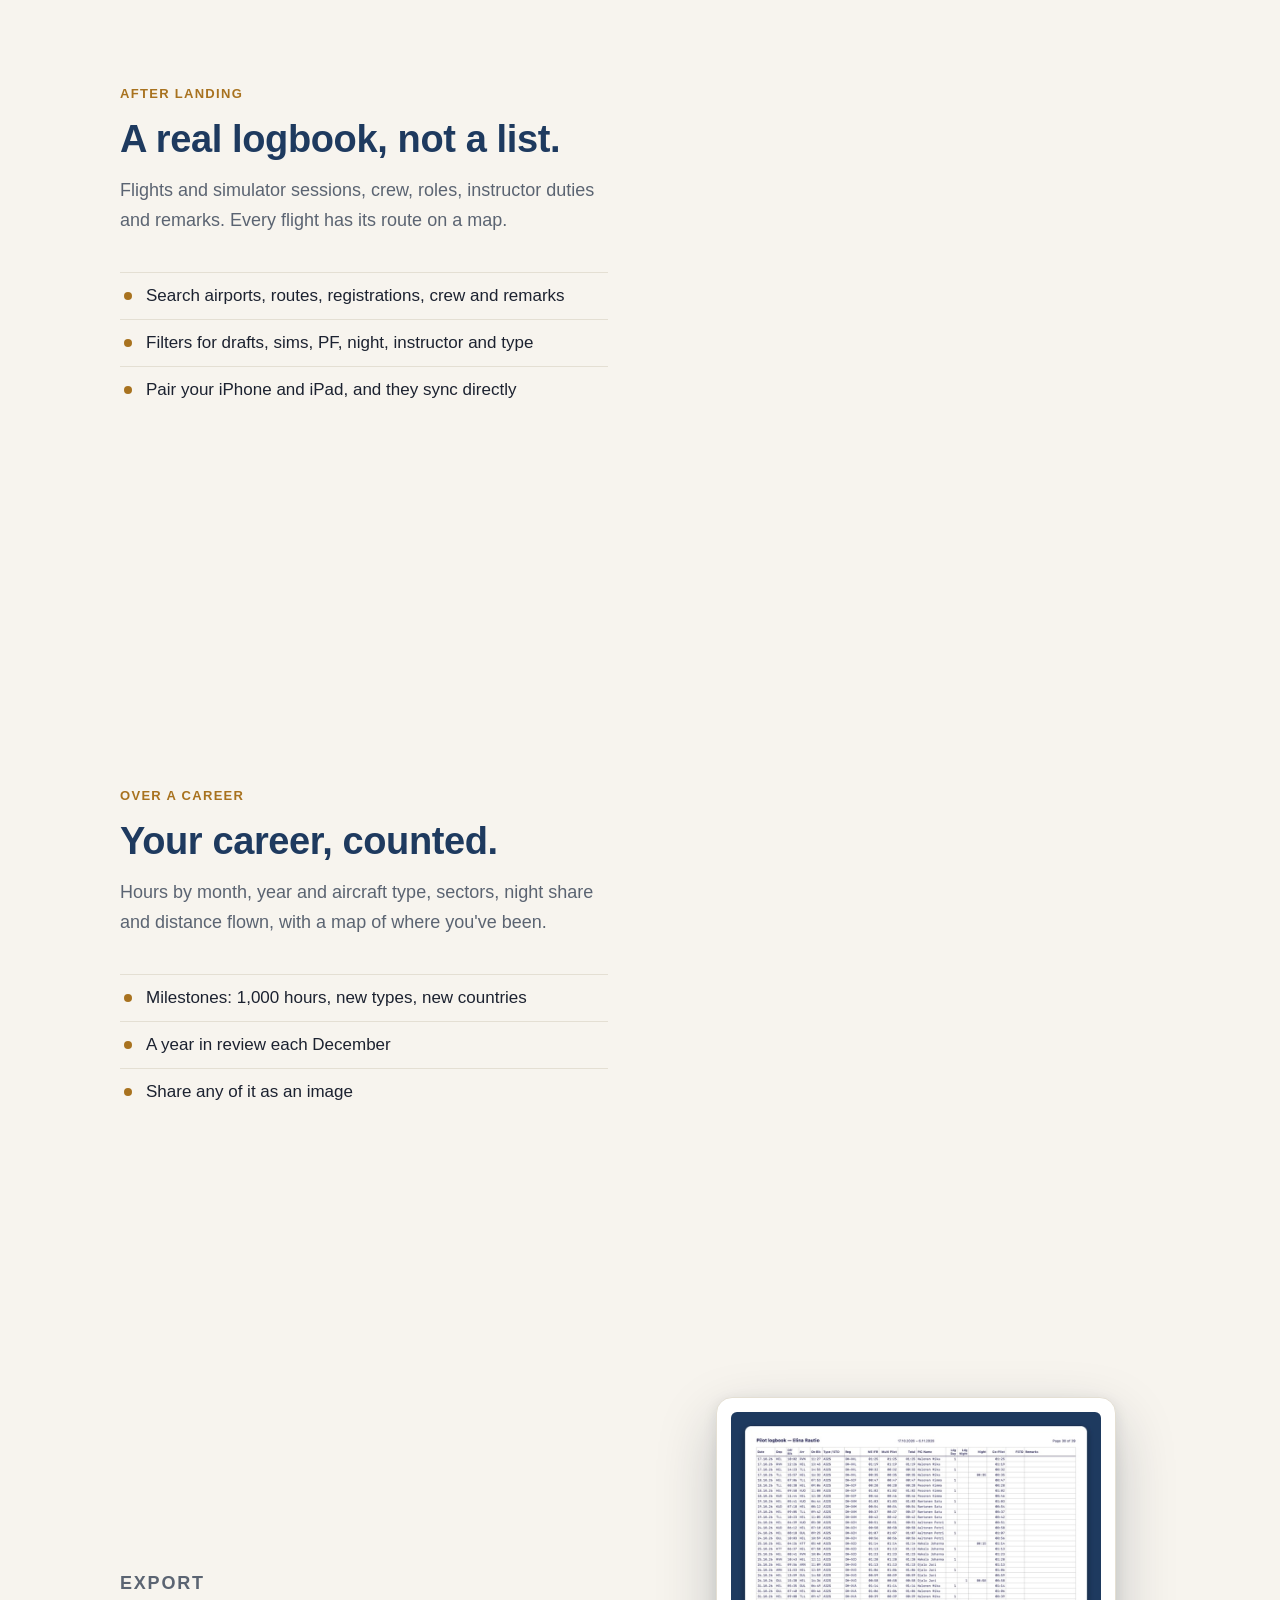
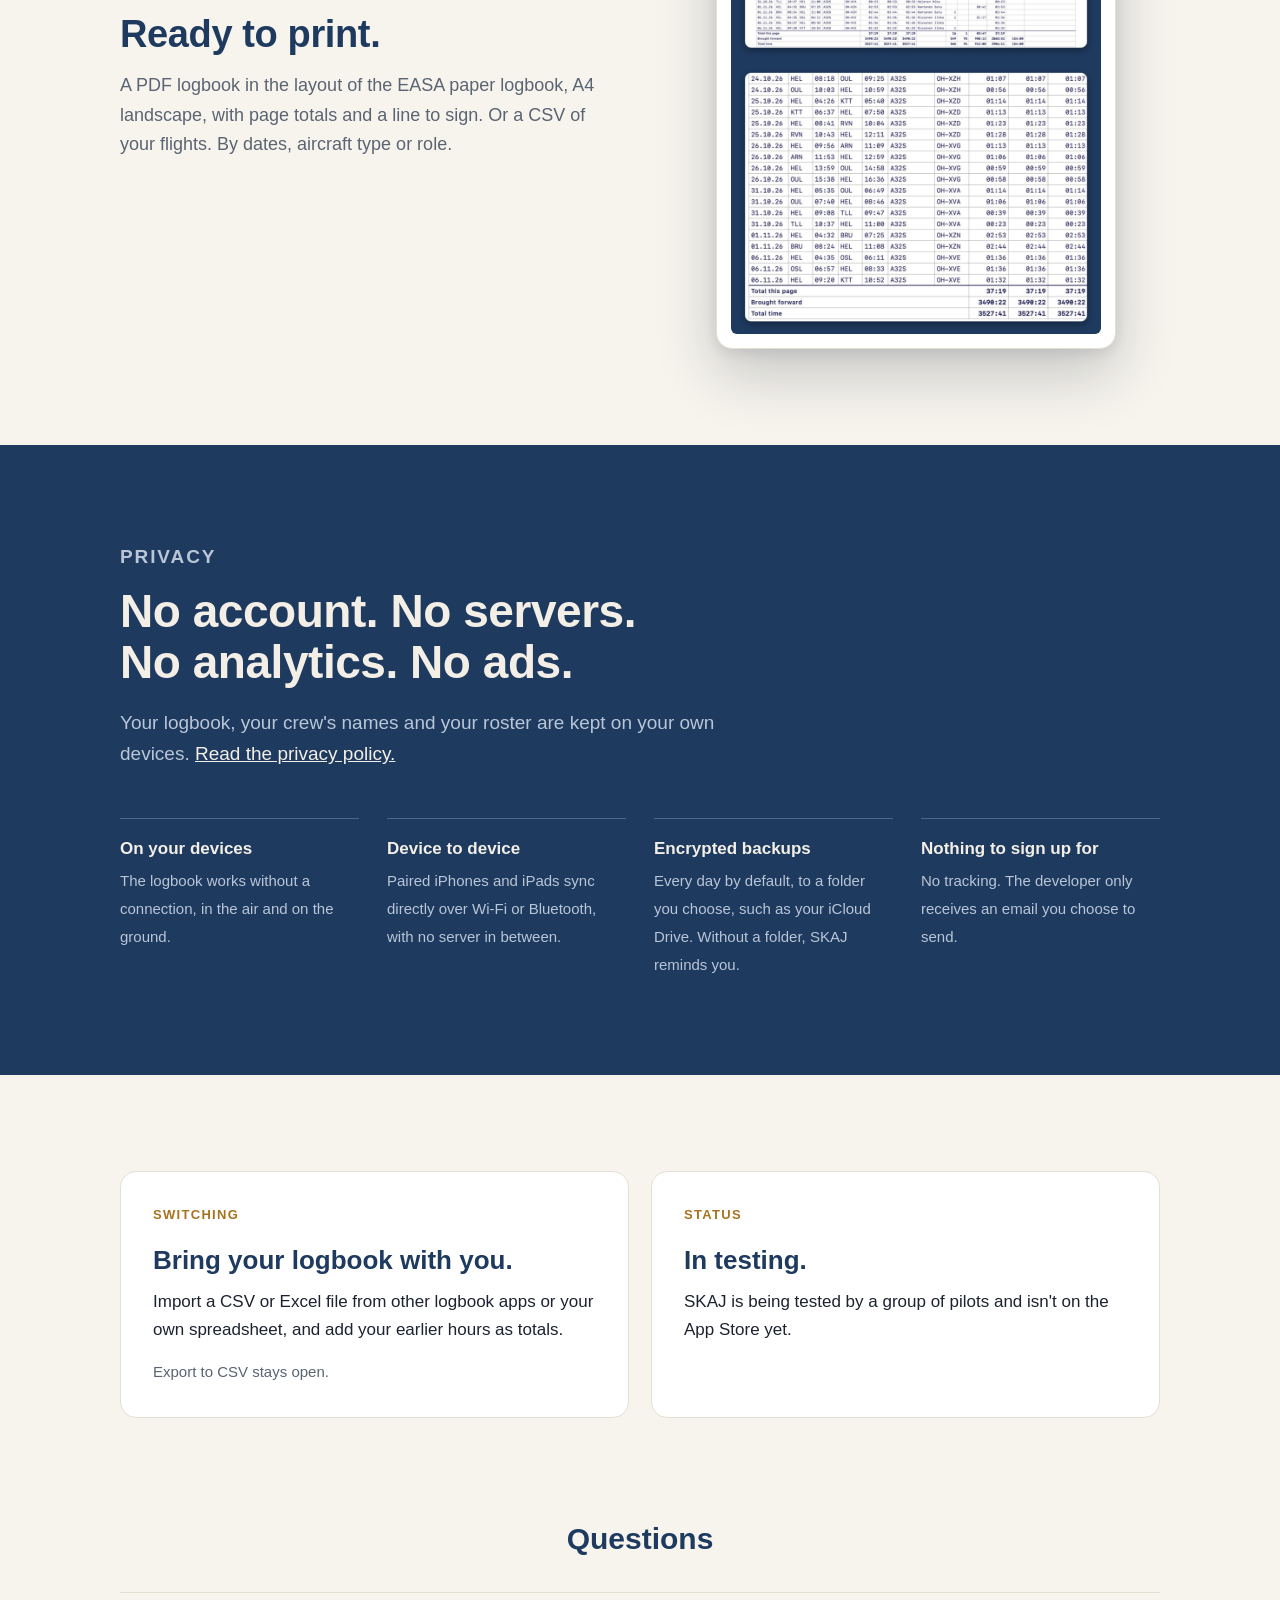
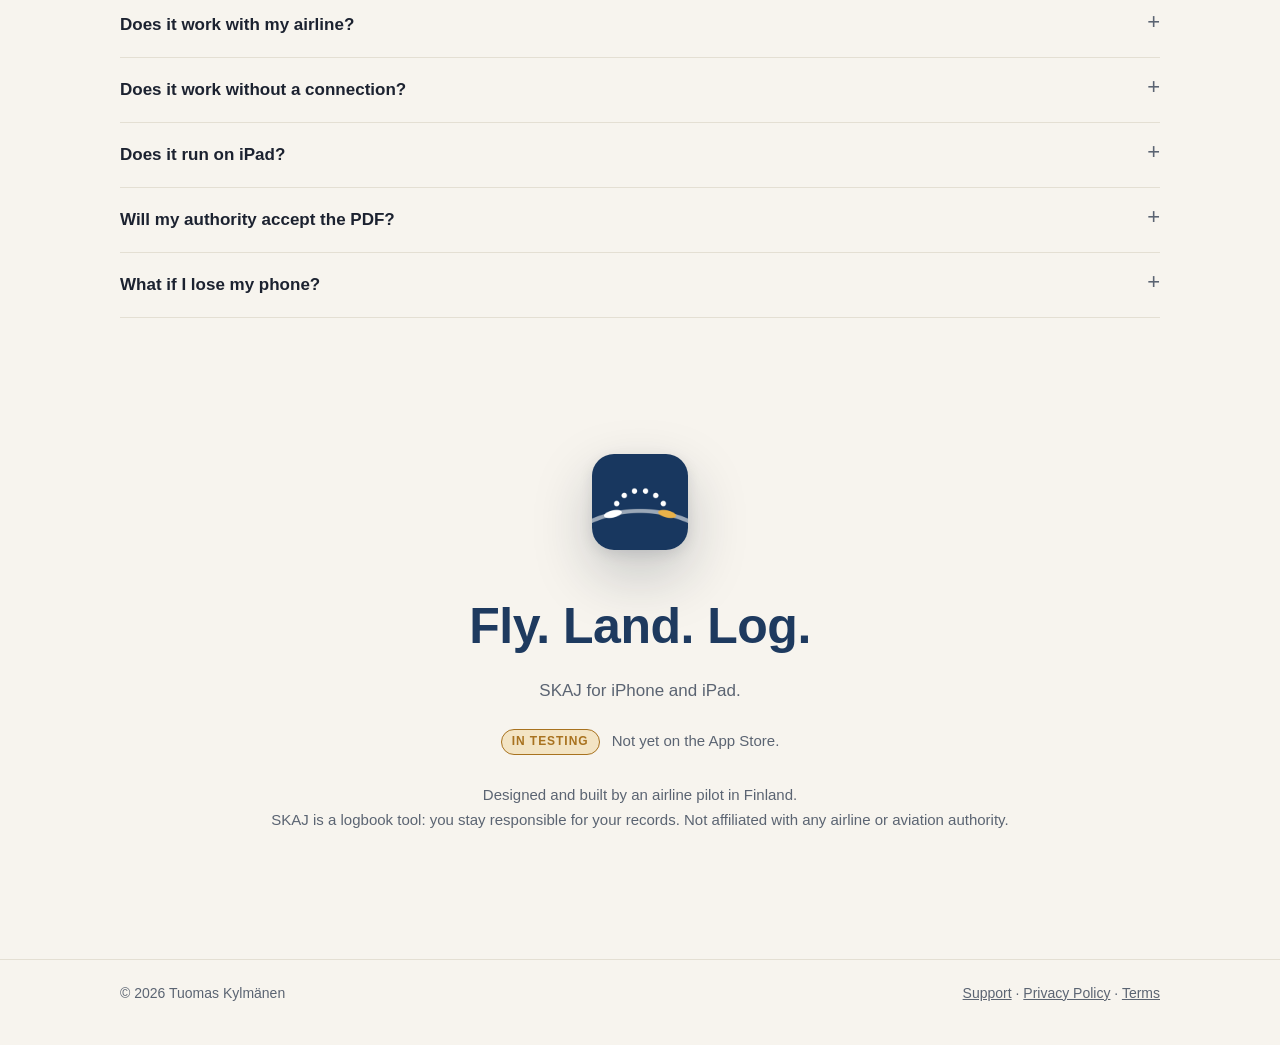
==== commit 7ae62152: "Homepage says the return flight draft brings the crew and, on short turns, the aircraft Co-Authored-" ====
--- a/index.html
+++ b/index.html
@@ -132,7 +132,7 @@
           <ul>
             <li>Reads Airbus and Boeing pages and common ACARS units</li>
             <li>Unfinished flights wait as drafts</li>
-            <li>A return flight draft appears when you land away from base</li>
+            <li>The flight back is drafted for you, with the same crew and, on a short turn, the same aircraft</li>
           </ul>
           <p class="extra"><strong>For Finnair and Norra pilots, at the moment:</strong> crew lists from a screenshot, and drafts for every flight on your roster.</p>
           <img class="phone step-shot" src="img/add-flight.jpg" width="598" height="1300" loading="lazy" alt="Add flight screen with a button to scan FMS times">
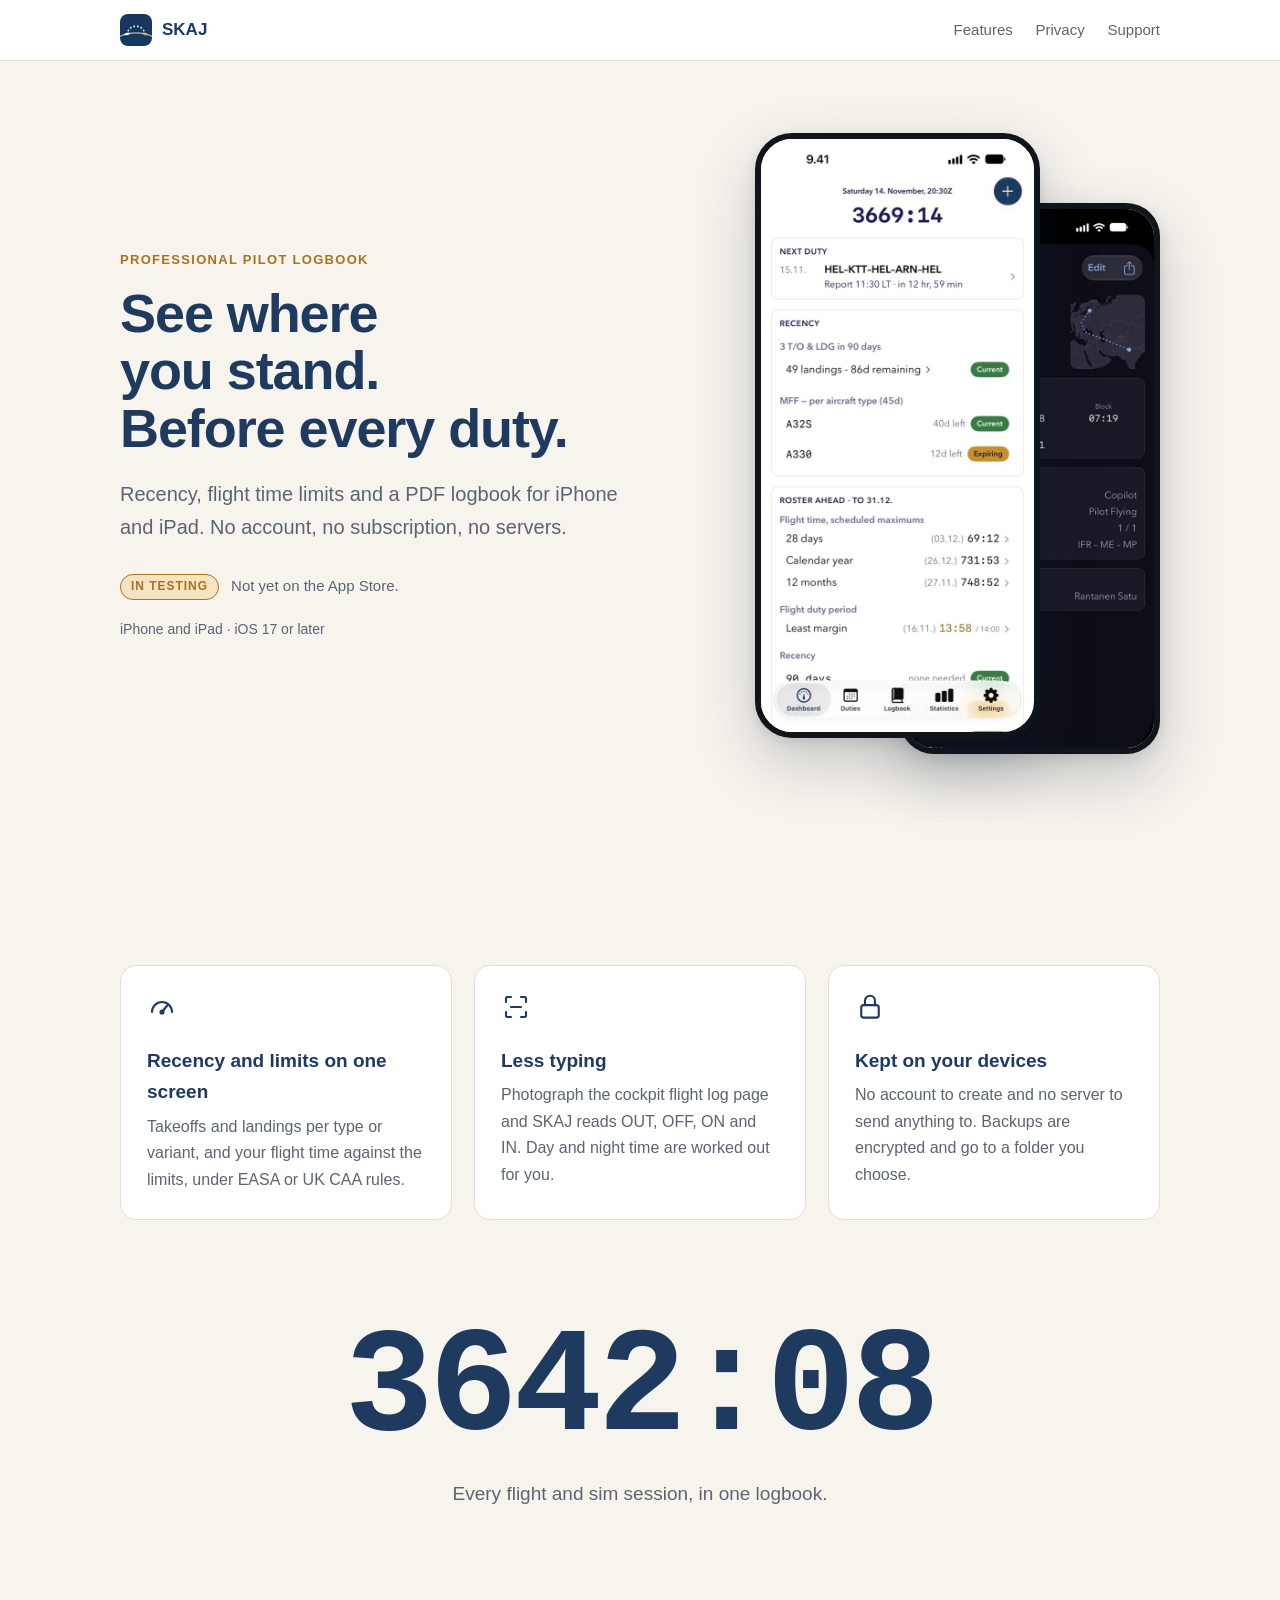
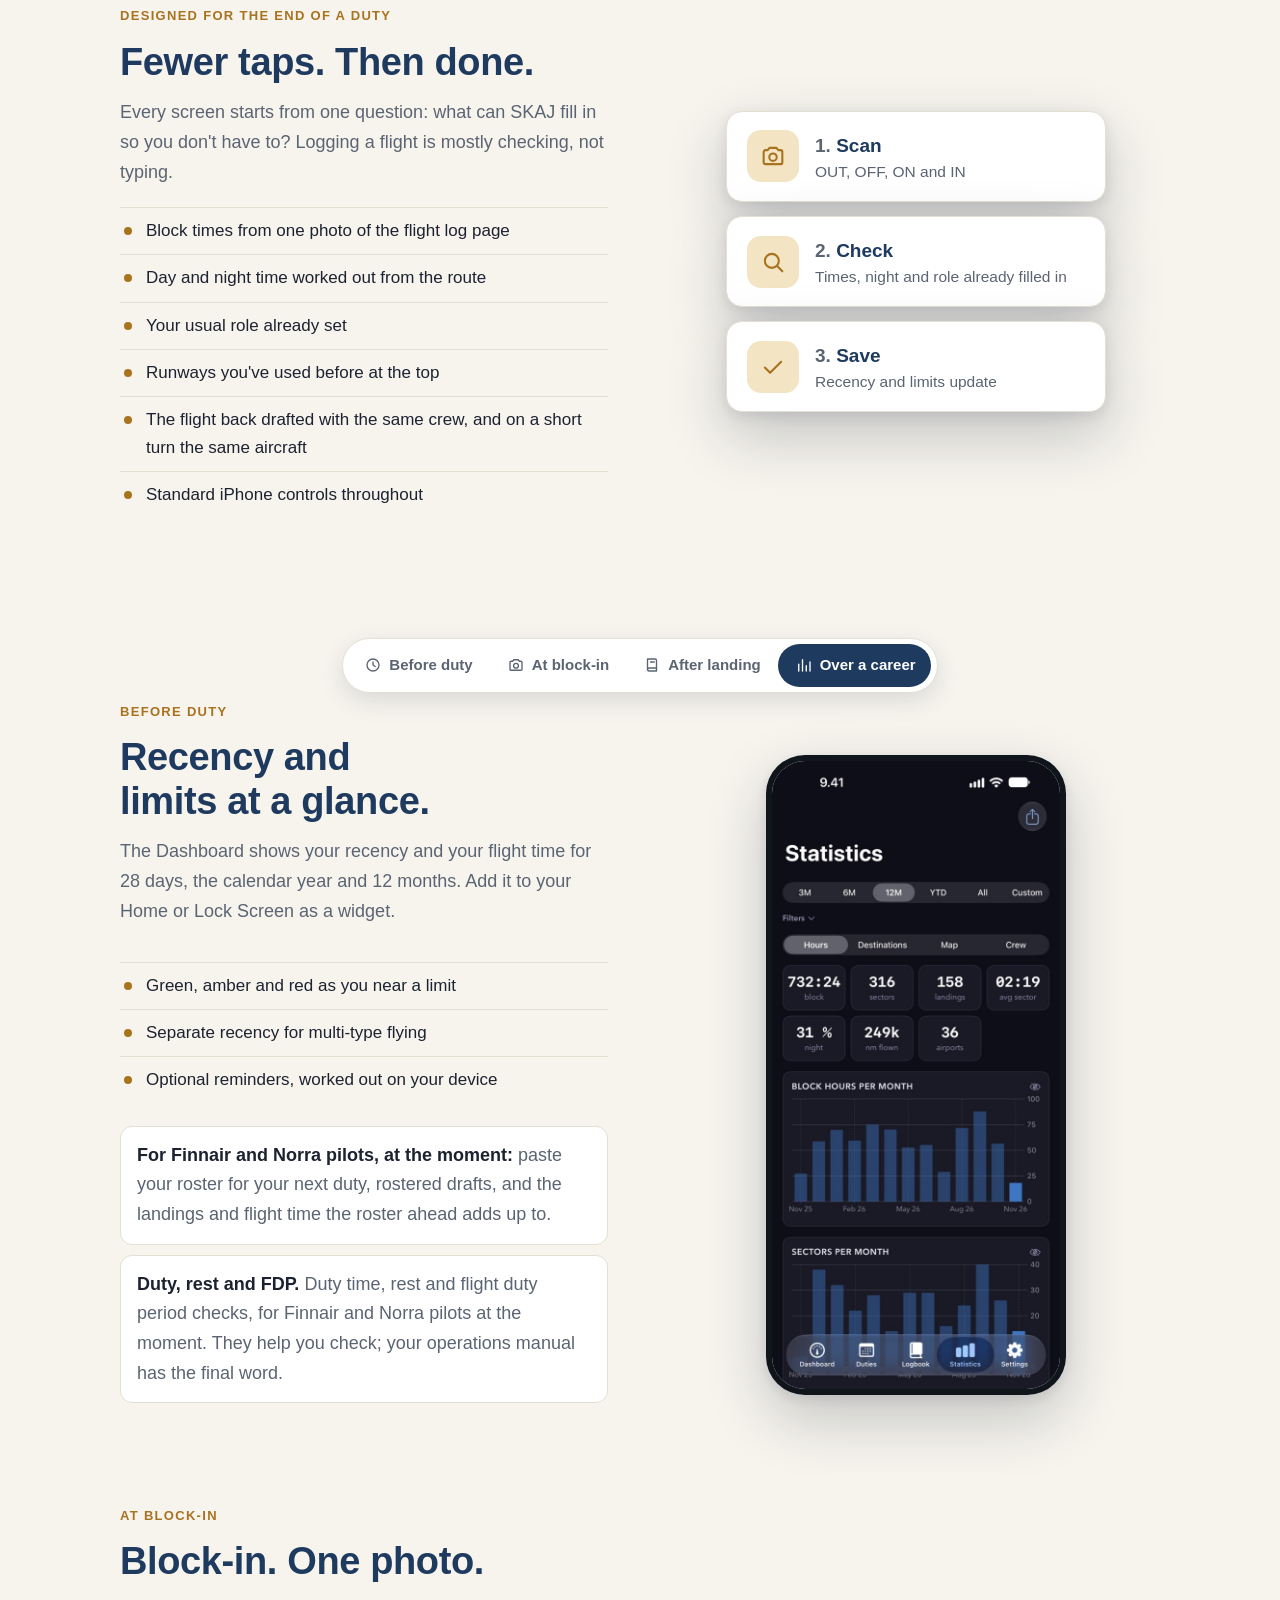
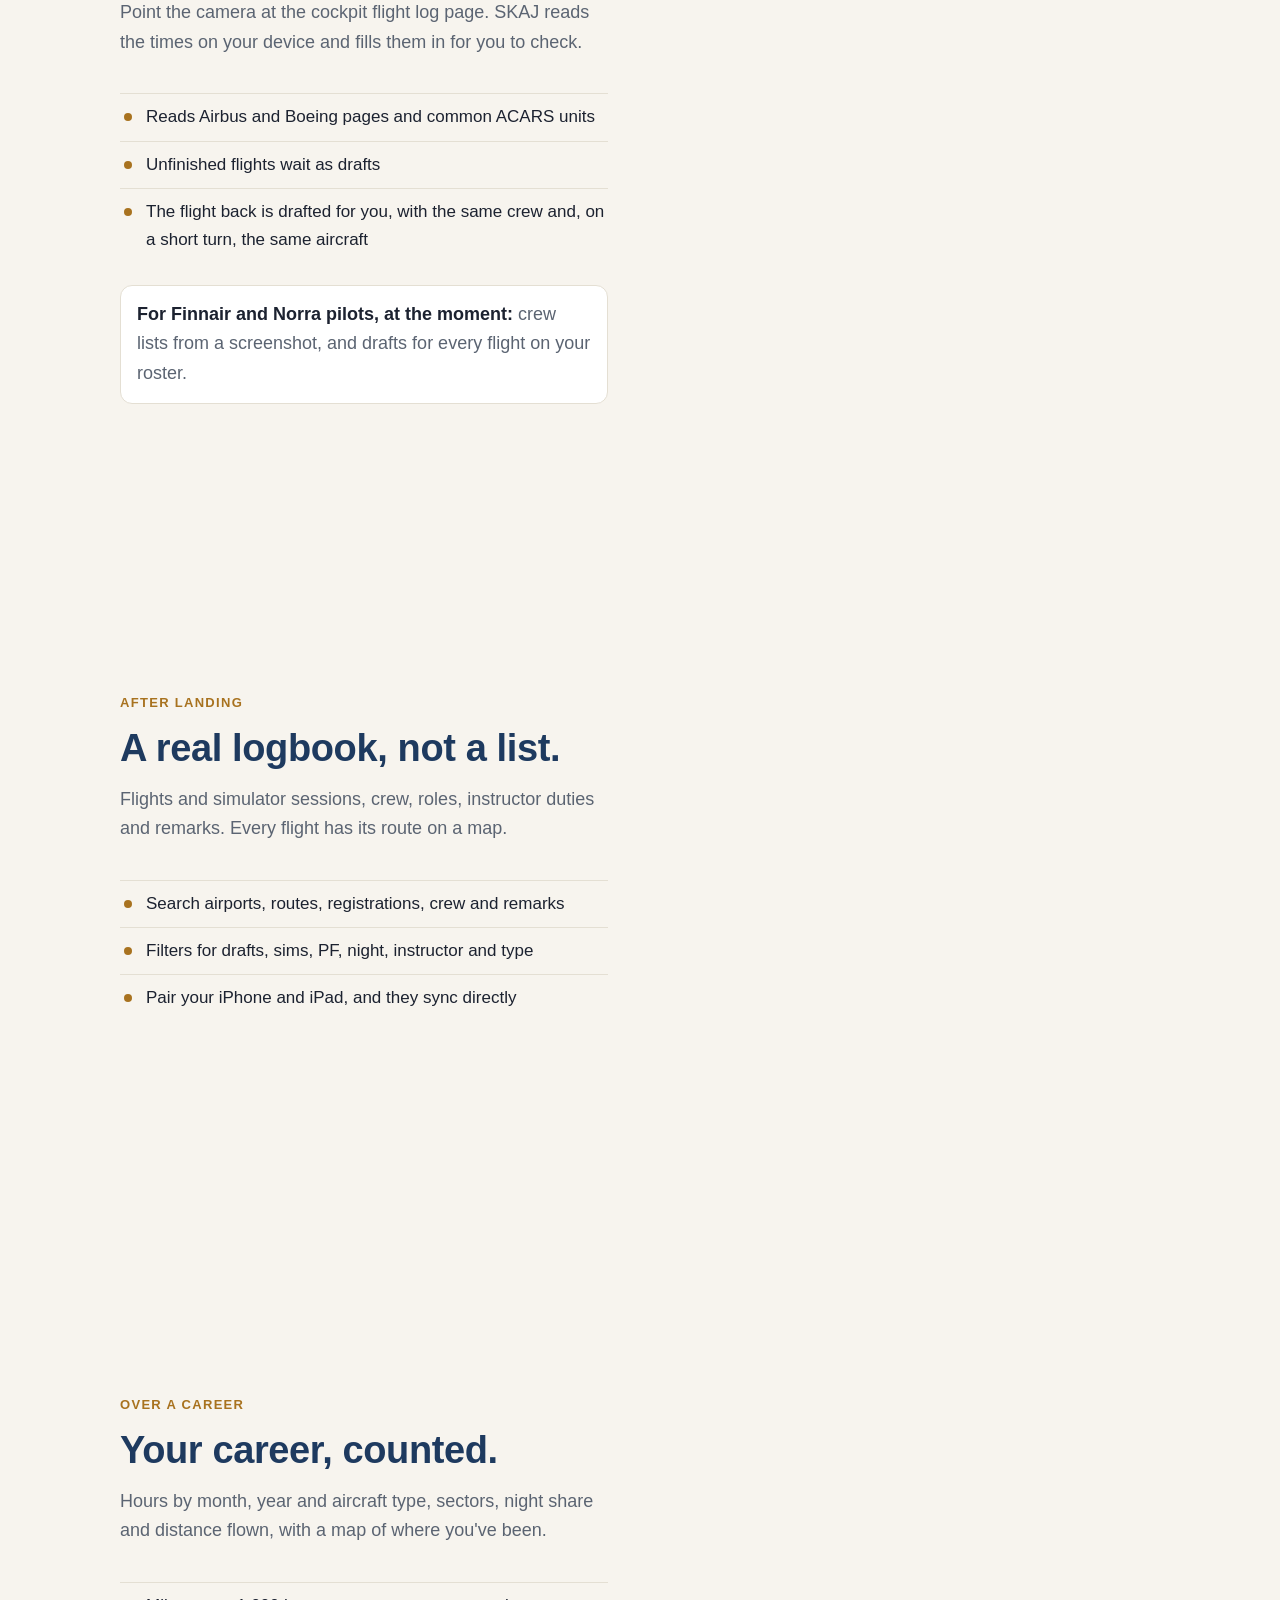
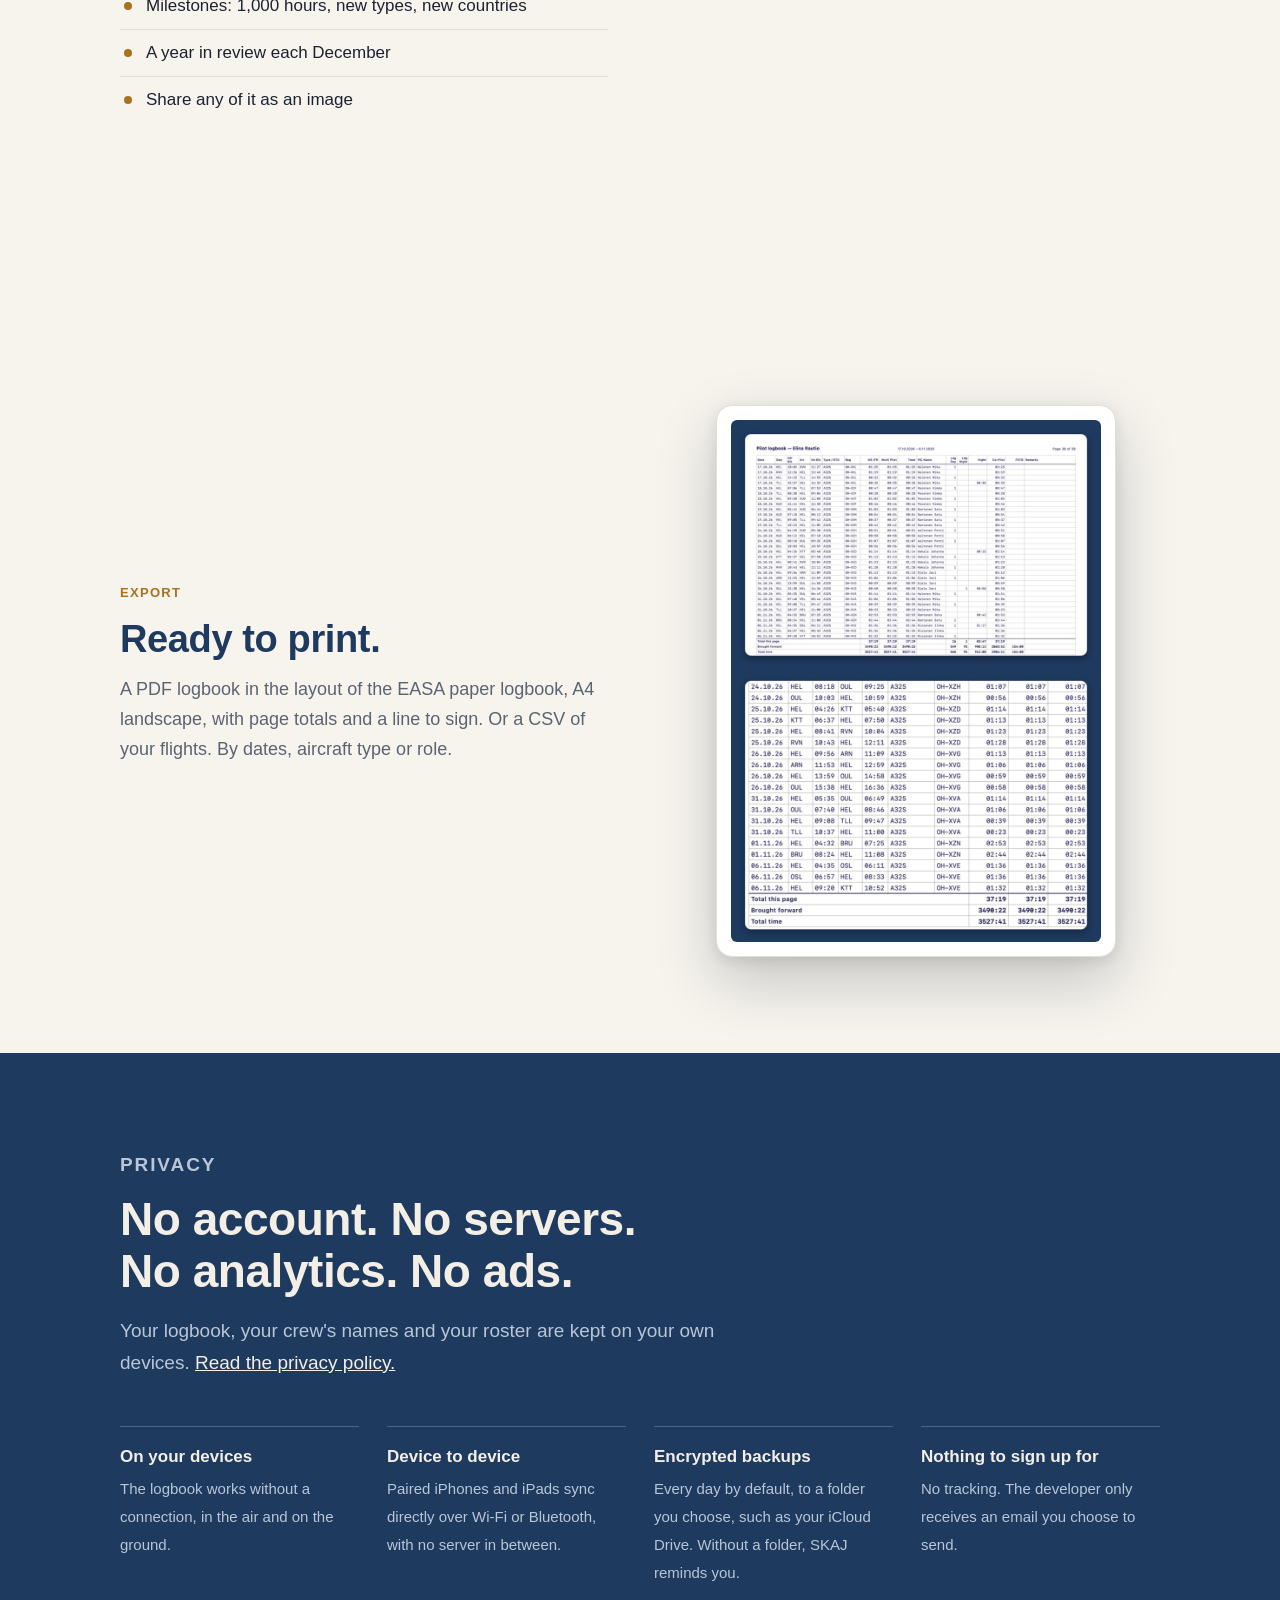
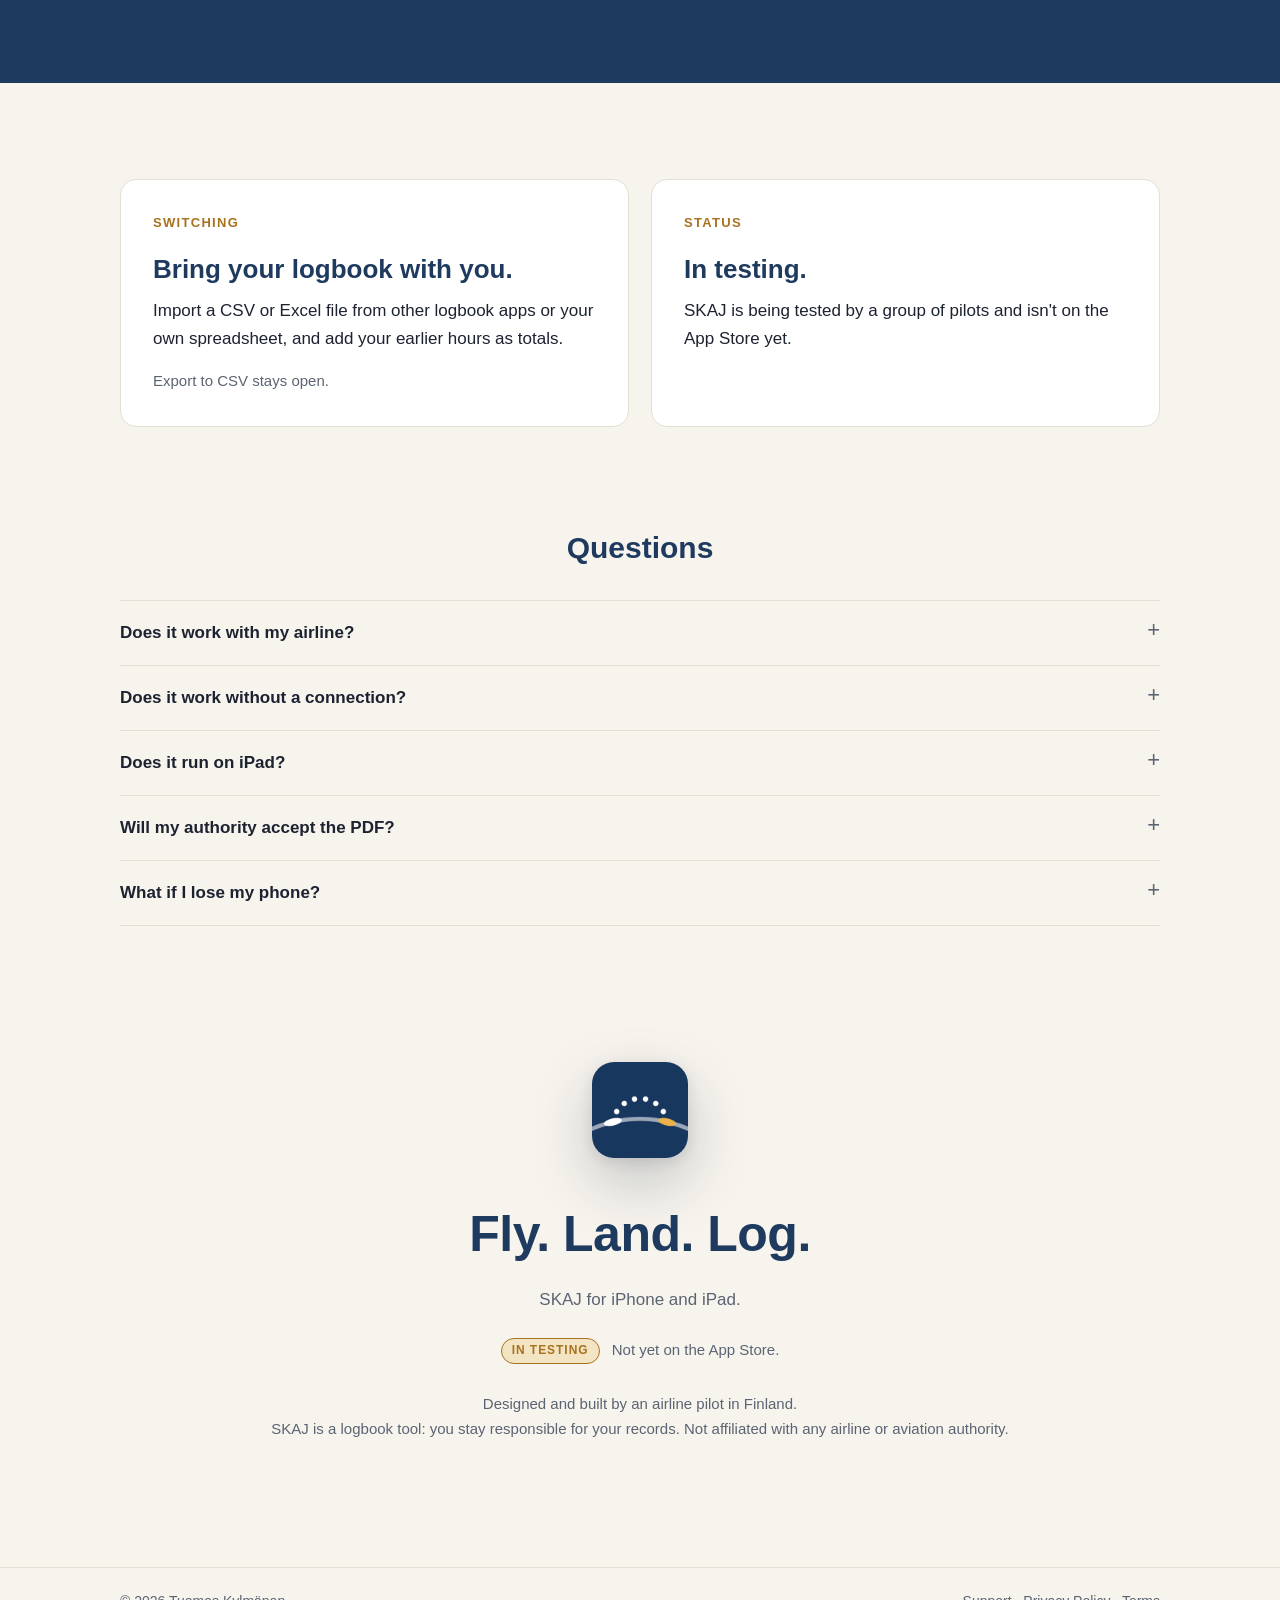
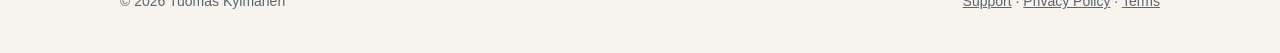
==== commit ba82afaa: "Homepage gets a Fewer taps section on what SKAJ fills in for you; Export heading back in amber Co-Au" ====
--- a/index.html
+++ b/index.html
@@ -98,6 +98,29 @@
   </div>
 </section>
 
+<section class="block ux" id="design">
+  <div class="wrap"><div class="row">
+    <div class="text">
+      <p class="eyebrow">Designed for the end of a duty</p>
+      <h2>Fewer taps. Then done.</h2>
+      <p>Every screen starts from one question: what can SKAJ fill in so you don't have to? Logging a flight is mostly checking, not typing.</p>
+      <ul>
+        <li>Block times from one photo of the flight log page</li>
+        <li>Day and night time worked out from the route</li>
+        <li>Your usual role already set</li>
+        <li>Runways you've used before at the top</li>
+        <li>The flight back drafted with the same crew, and on a short turn the same aircraft</li>
+        <li>Standard iPhone controls throughout</li>
+      </ul>
+    </div>
+    <ol class="flow" aria-label="Logging a flight">
+      <li><svg viewBox="0 0 24 24" aria-hidden="true"><path d="M4 8.5A1.5 1.5 0 0 1 5.5 7h2l1.5-2h6l1.5 2h2A1.5 1.5 0 0 1 20 8.5v9a1.5 1.5 0 0 1-1.5 1.5h-13A1.5 1.5 0 0 1 4 17.5z"/><circle cx="12" cy="13" r="3.2"/></svg><b>Scan</b><span>OUT, OFF, ON and IN</span></li>
+      <li><svg viewBox="0 0 24 24" aria-hidden="true"><circle cx="11" cy="11" r="6"/><path d="M20 20l-4.5-4.5"/></svg><b>Check</b><span>Times, night and role already filled in</span></li>
+      <li><svg viewBox="0 0 24 24" aria-hidden="true"><path d="M5 12.5l4.5 4.5L19 7.5"/></svg><b>Save</b><span>Recency and limits update</span></li>
+    </ol>
+  </div></div>
+</section>
+
 <section class="day" id="day" aria-label="A pilot's day with SKAJ">
   <div class="wrap">
     <div class="day-tabs-wrap">
--- a/home.css
+++ b/home.css
@@ -137,7 +137,7 @@
 }
 .row.flip .text { order: 2; }
 .row h2 { font-size: clamp(28px, 3.4vw, 38px); line-height: 1.15; letter-spacing: -.01em; margin: 0 0 14px; }
-.row .text > p { font-size: 18px; color: var(--ink-soft); }
+.row .text > p:not(.eyebrow) { font-size: 18px; color: var(--ink-soft); }
 .row ul { list-style: none; padding: 0; margin: 20px 0 0; }
 .row li { padding: 9px 0 9px 26px; border-top: 1px solid var(--line); margin: 0; position: relative; }
 .row li::before {
@@ -323,6 +323,25 @@
   .split .card { padding: 24px; }
 }
 
+/* Fewer taps: the three steps of logging a flight */
+.ux .row { padding: 0; }
+.flow { list-style: none; margin: 0; padding: 0; counter-reset: f; display: grid; gap: 14px; max-width: 380px; width: 100%; justify-self: center; }
+.flow li {
+  counter-increment: f;
+  display: grid; grid-template-columns: 52px 1fr; column-gap: 16px; align-items: center;
+  background: var(--surface); border: 1px solid var(--line); border-radius: 16px;
+  padding: 18px 20px; box-shadow: var(--shadow);
+}
+.flow li::before { content: none; }  /* .row li draws a bullet dot */
+.flow svg {
+  grid-row: span 2; width: 52px; height: 52px; padding: 12px; border-radius: 14px;
+  background: var(--amber-bg); stroke: var(--amber); fill: none;
+  stroke-width: 1.8; stroke-linecap: round; stroke-linejoin: round;
+}
+.flow b { font-size: 19px; color: var(--navy); }
+.flow b::before { content: counter(f) ". "; color: var(--ink-soft); font-weight: 600; }
+.flow span { color: var(--ink-soft); font-size: 15.5px; line-height: 1.4; }
+
 /* What only some pilots get */
 .extra {
   margin: 22px 0 0;
